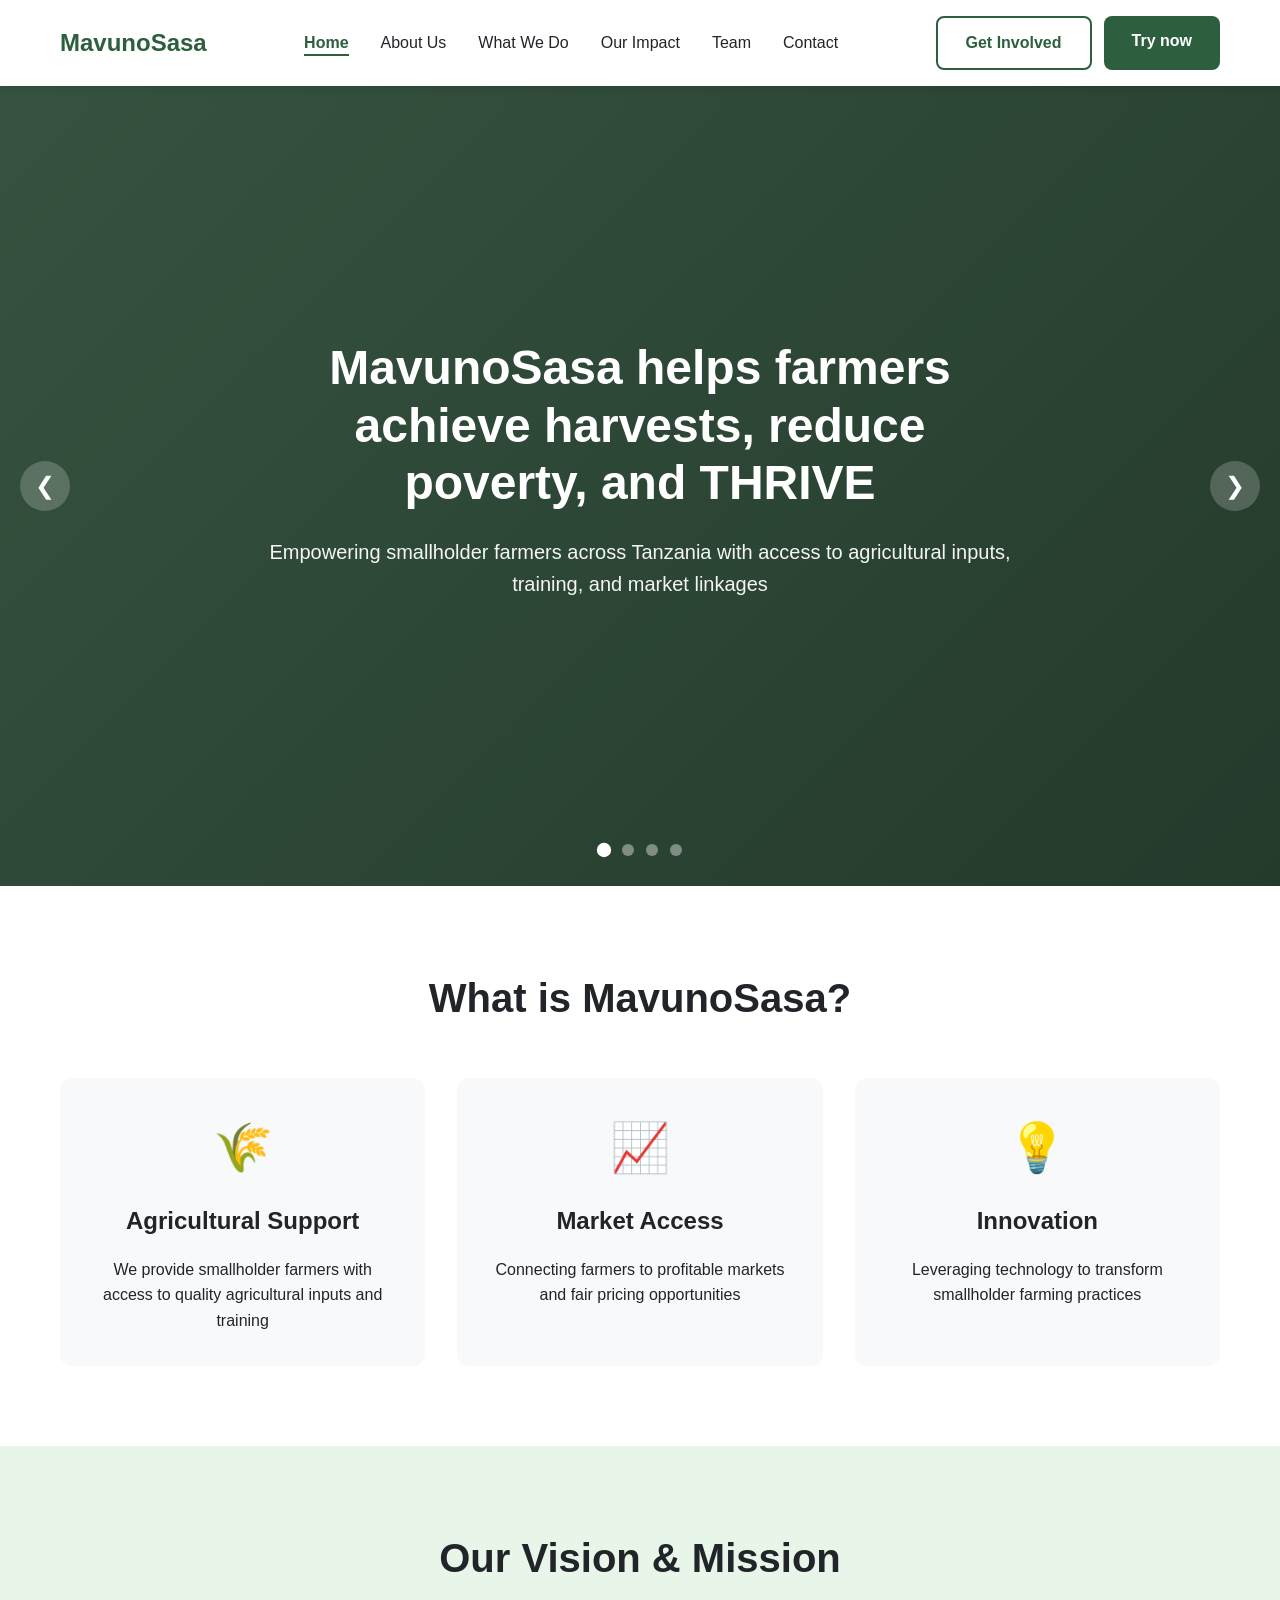
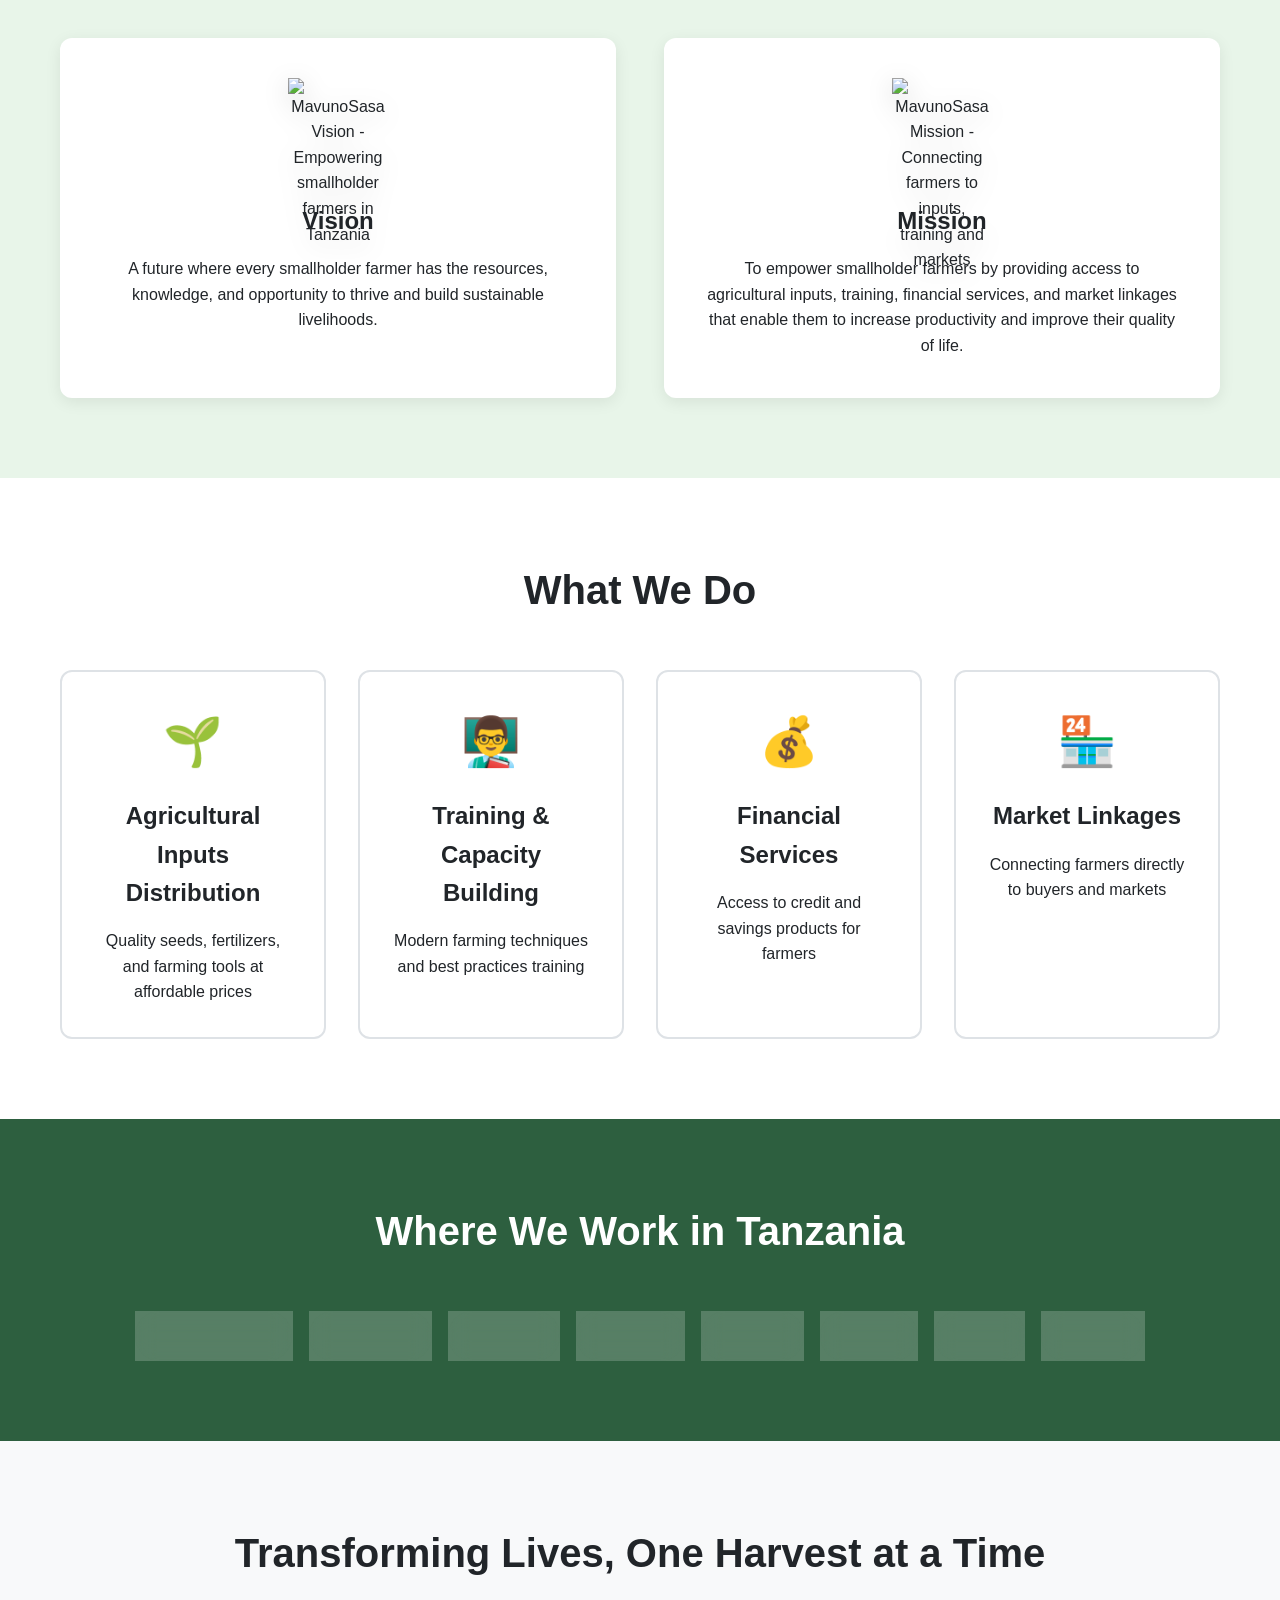
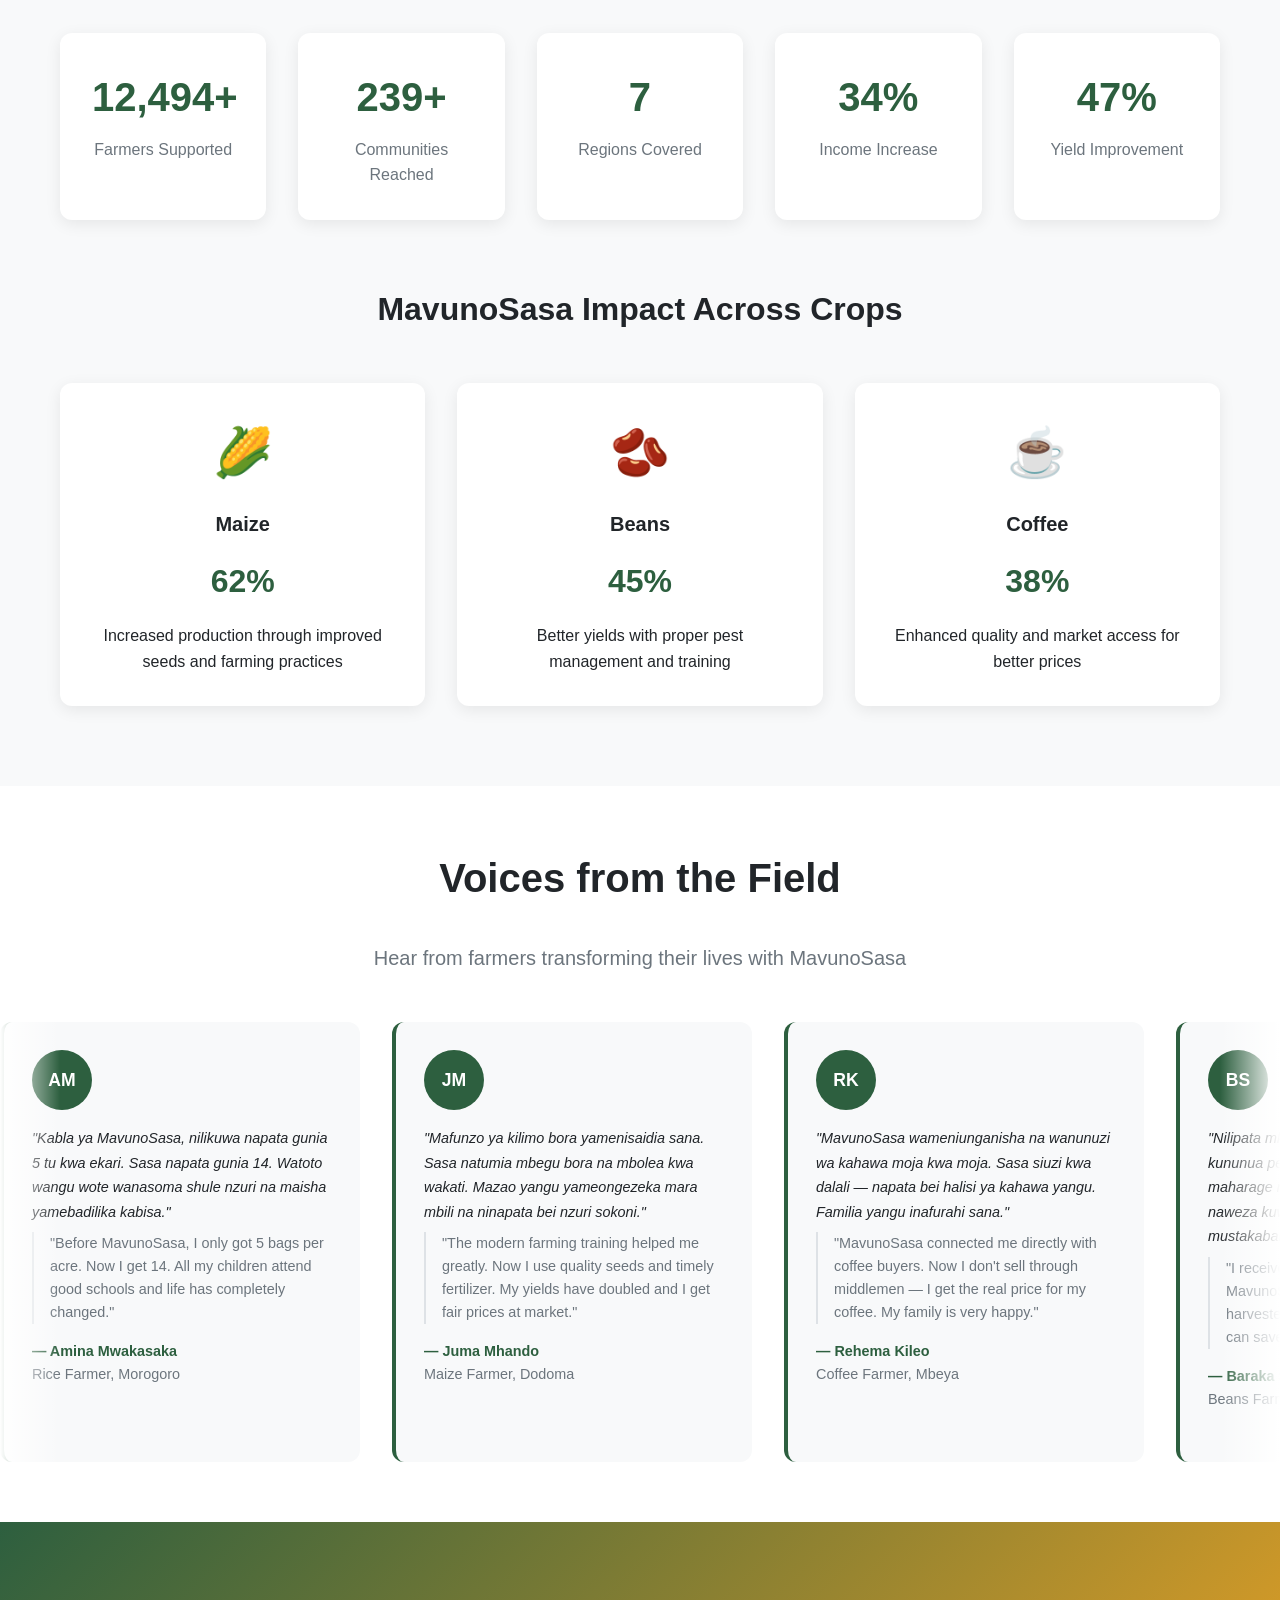
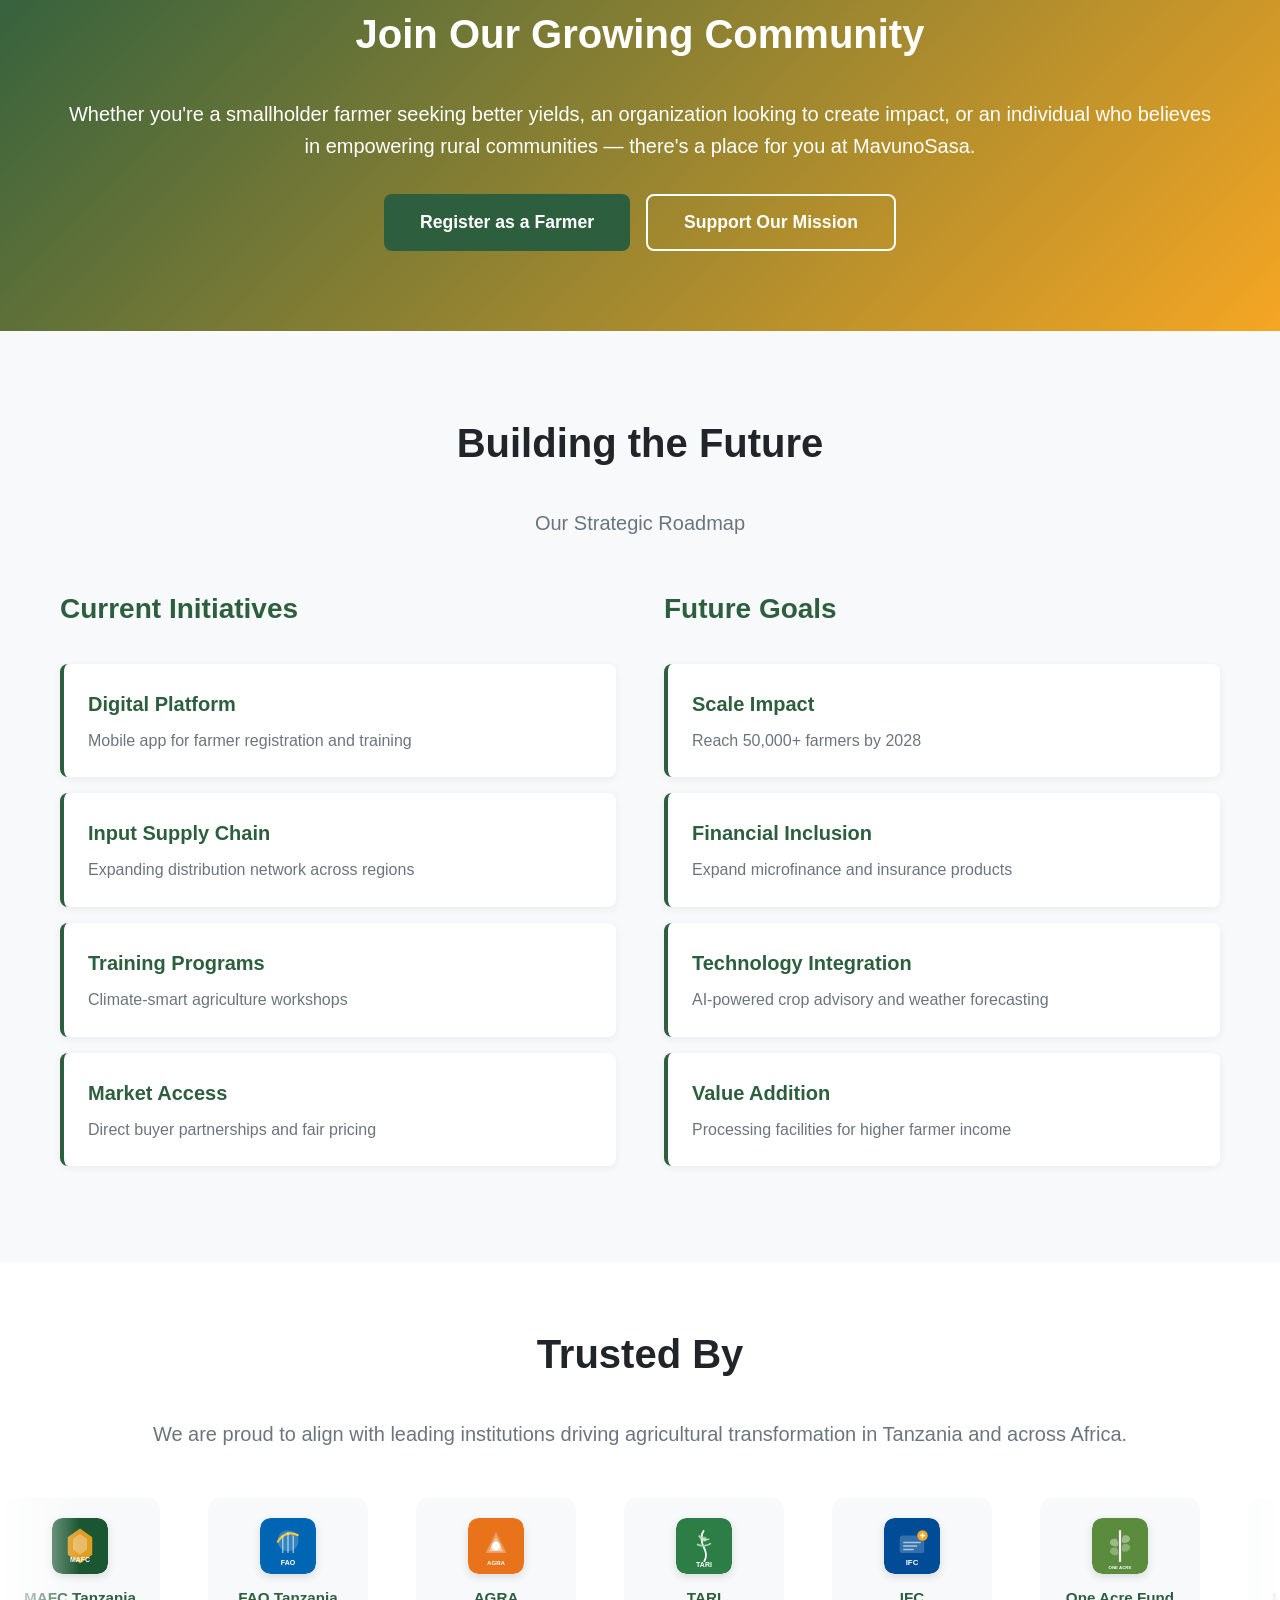
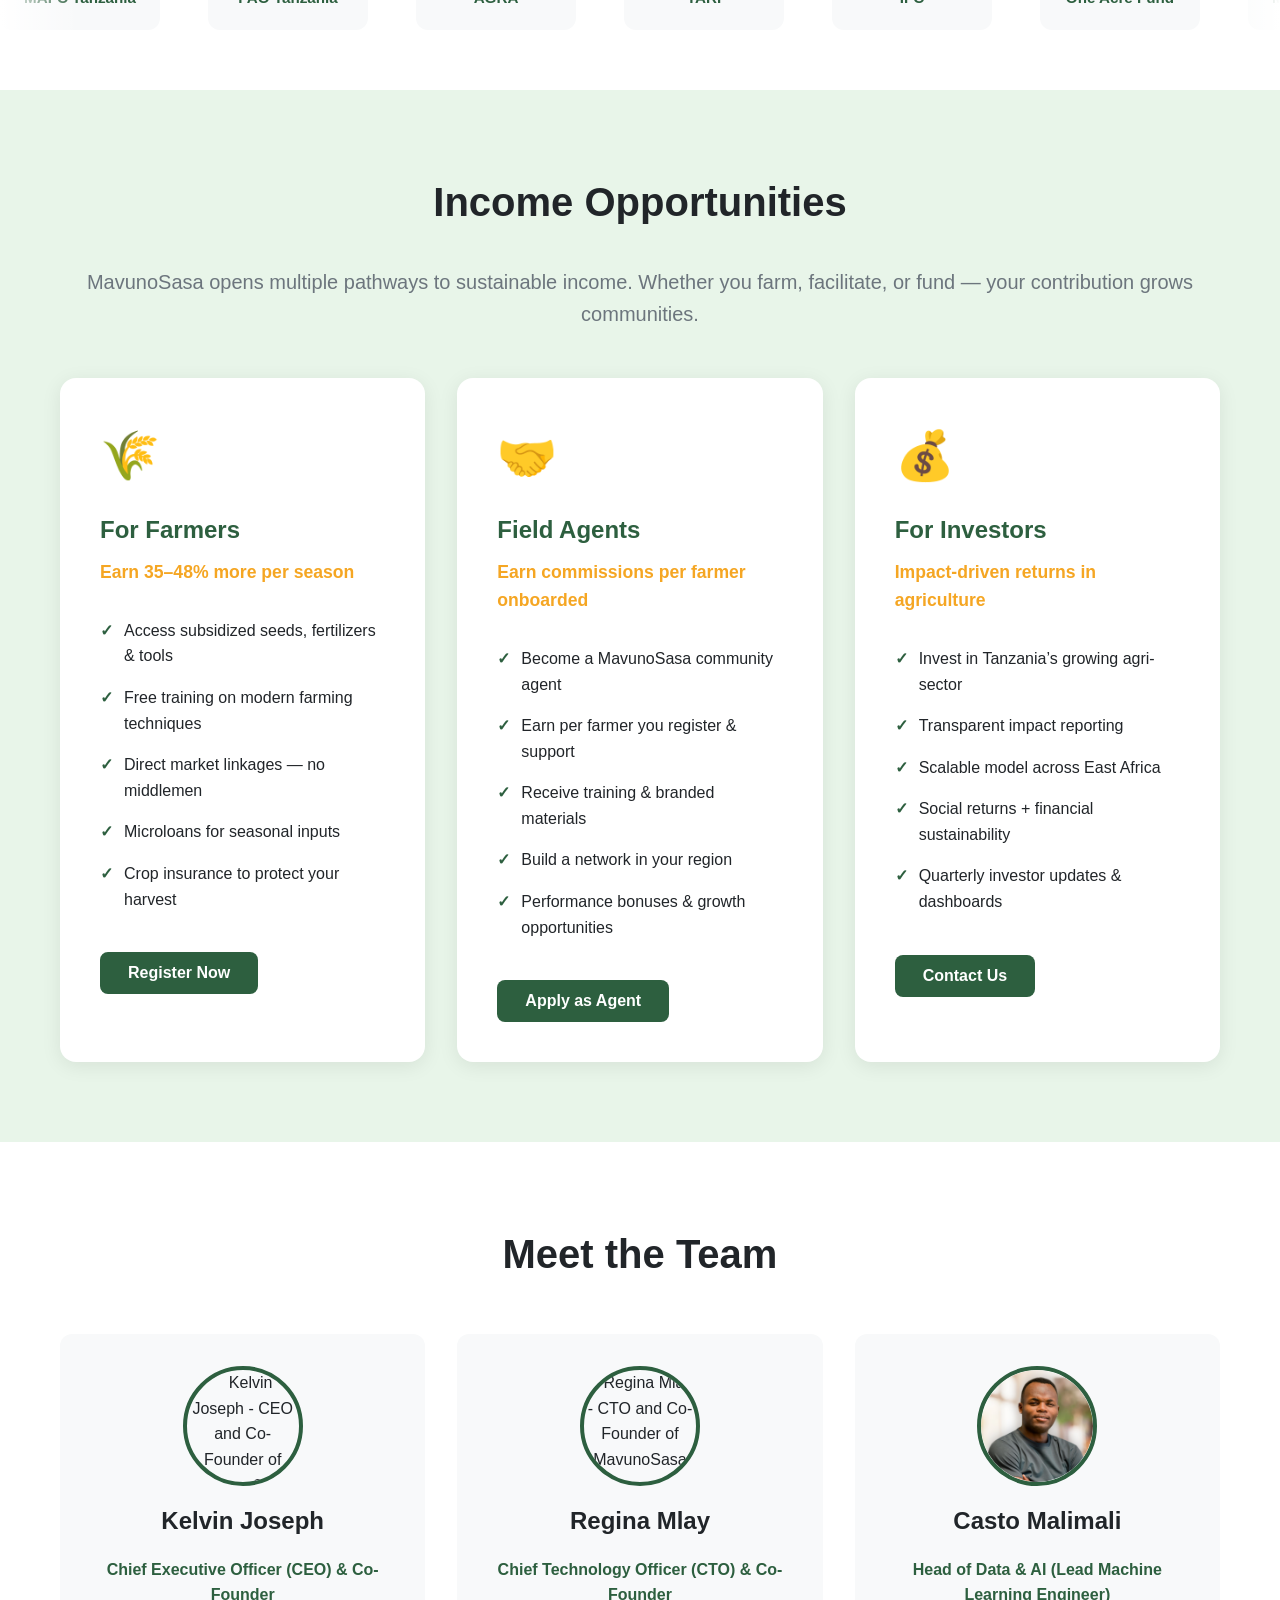
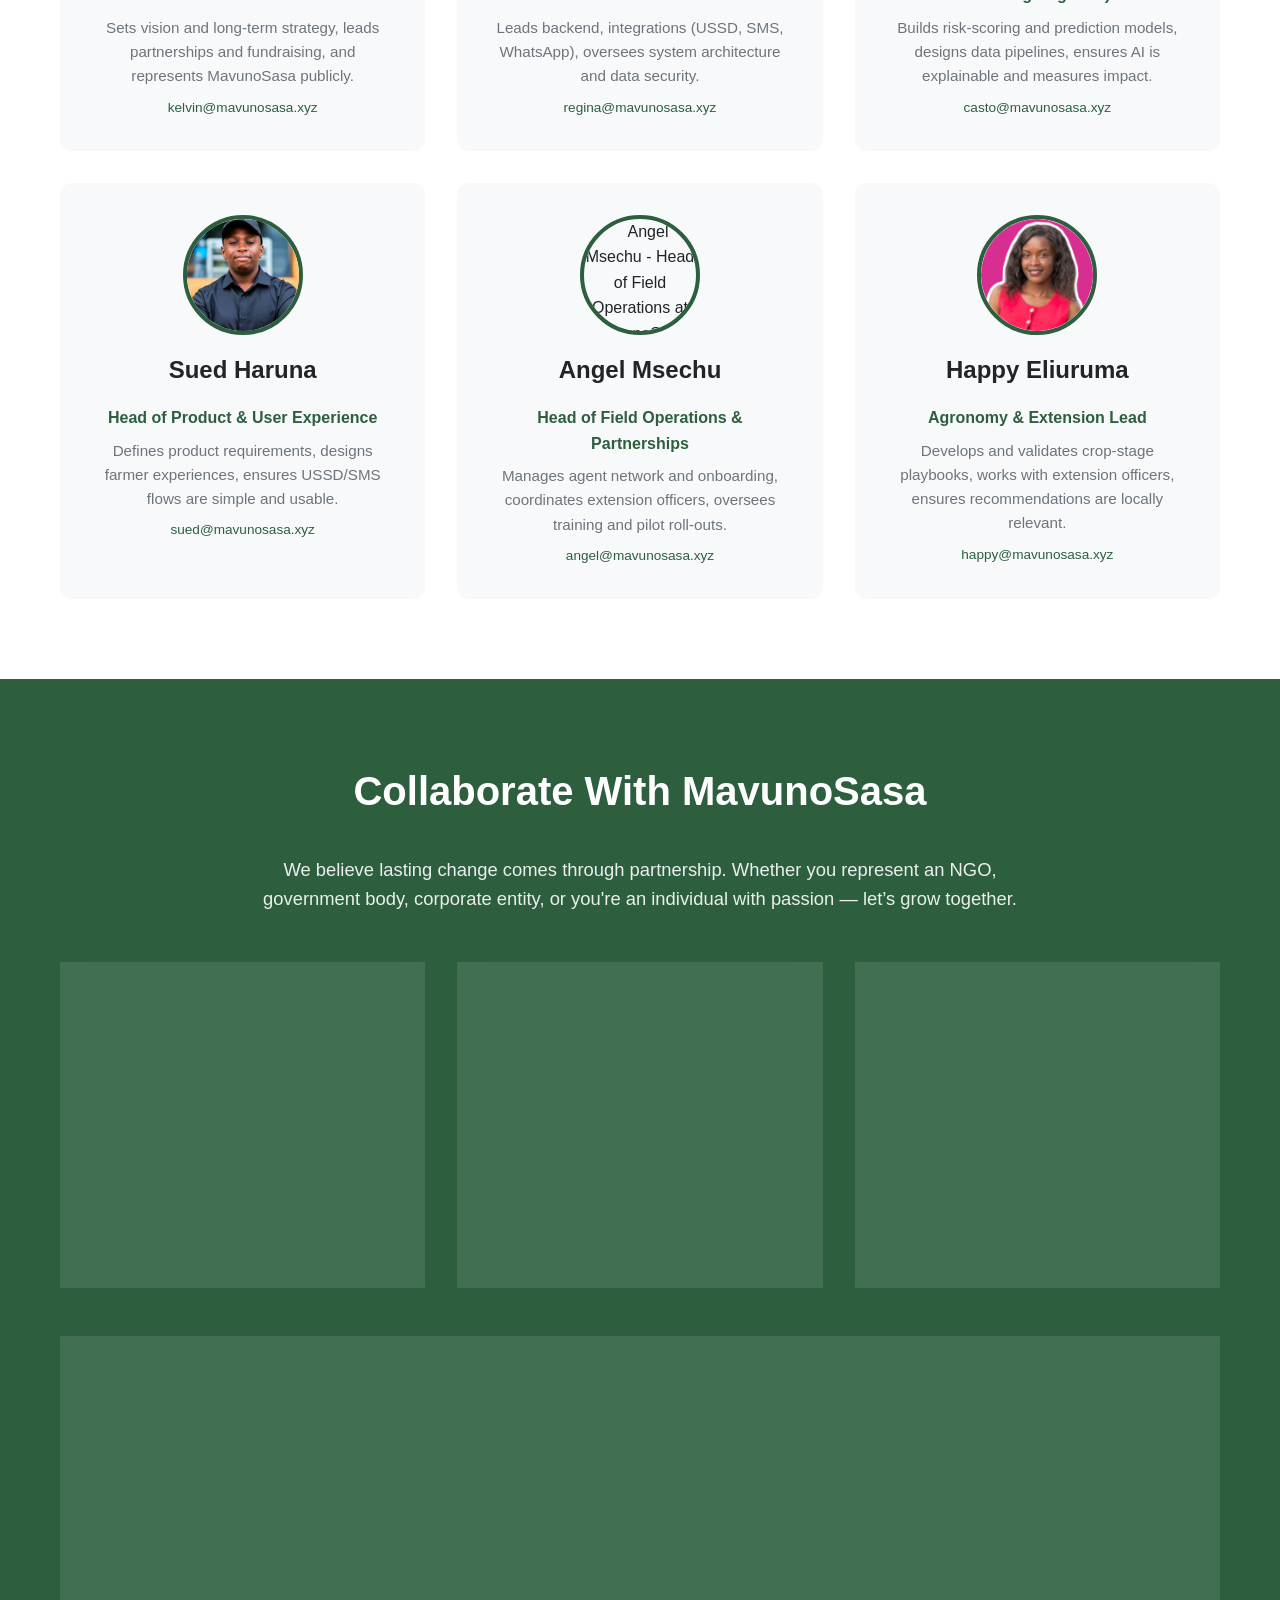
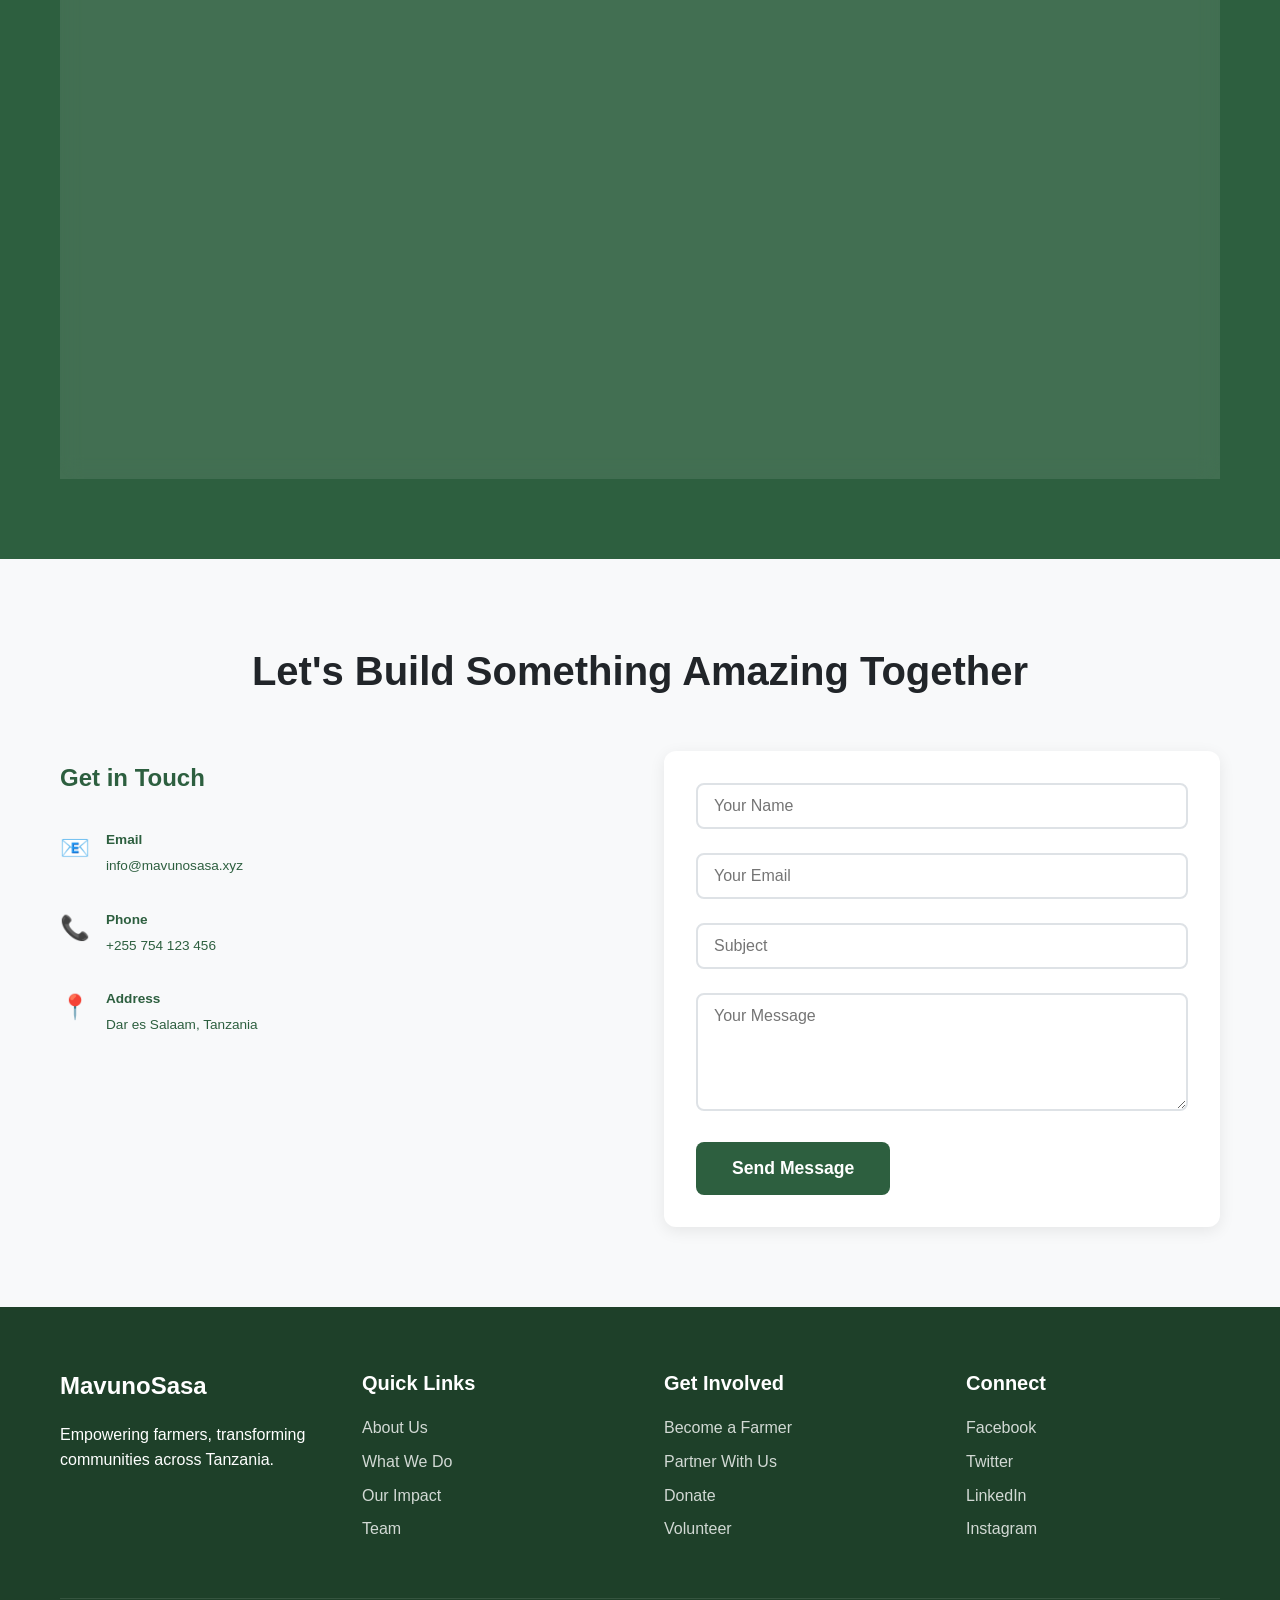
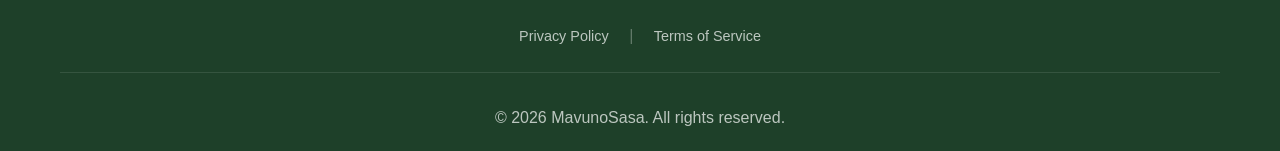
==== index.html @ fa3af14b "update: refresh team members with new photos and roles (Casto Malimali, Happy Eliuruma, Sued Haruna)" ====
<!DOCTYPE html>
<html lang="en">
<head>
    <meta charset="UTF-8">
    <meta name="viewport" content="width=device-width, initial-scale=1.0">
    <meta http-equiv="Content-Security-Policy" content="default-src 'self'; script-src 'self' 'unsafe-inline' https://us.i.posthog.com https://us-assets.i.posthog.com; connect-src 'self' https://us.i.posthog.com https://formsubmit.co; img-src 'self' data: https:; style-src 'self' 'unsafe-inline'; font-src 'self' data:;">

    <!-- Primary SEO -->
    <title>MavunoSasa | Empowering Smallholder Farmers in Tanzania — Inputs, Training & Market Access</title>
    <meta name="description" content="MavunoSasa empowers 12,500+ smallholder farmers across Tanzania with affordable agricultural inputs, modern farming training, microloans, crop insurance, and direct market linkages. Operating in Dar es Salaam, Morogoro, Dodoma, Mwanza, Arusha, Mbeya, Iringa & Mtwara.">
    <meta name="keywords" content="MavunoSasa, smallholder farmers Tanzania, agricultural inputs Tanzania, farming support East Africa, market linkages farmers, crop insurance Tanzania, microloans farmers, seeds fertilizers Tanzania, kilimo Tanzania, agricultural training, farmer registration Tanzania, agritech Tanzania, Dar es Salaam farming, Morogoro agriculture, Dodoma crops, maize rice beans sunflower coffee Tanzania">
    <meta name="author" content="MavunoSasa">
    <meta name="robots" content="index, follow, max-image-preview:large, max-snippet:-1, max-video-preview:-1">
    <link rel="canonical" href="https://mavunosasa.xyz/">

    <!-- Geo Tags -->
    <meta name="geo.region" content="TZ">
    <meta name="geo.placename" content="Dar es Salaam, Tanzania">
    <meta name="geo.position" content="-6.7924;39.2083">
    <meta name="ICBM" content="-6.7924, 39.2083">

    <!-- Open Graph / Facebook -->
    <meta property="og:type" content="website">
    <meta property="og:url" content="https://mavunosasa.xyz/">
    <meta property="og:title" content="MavunoSasa | Empowering Smallholder Farmers in Tanzania">
    <meta property="og:description" content="Helping 12,500+ farmers achieve better harvests with quality inputs, training, microloans, and direct market access across 8 regions in Tanzania.">
    <meta property="og:image" content="https://mavunosasa.xyz/images/og-image.svg">
    <meta property="og:image:width" content="1200">
    <meta property="og:image:height" content="630">
    <meta property="og:image:type" content="image/svg+xml">
    <meta property="og:site_name" content="MavunoSasa">
    <meta property="og:locale" content="en_US">

    <!-- Twitter Card -->
    <meta name="twitter:card" content="summary_large_image">
    <meta name="twitter:url" content="https://mavunosasa.xyz/">
    <meta name="twitter:title" content="MavunoSasa | Empowering Smallholder Farmers in Tanzania">
    <meta name="twitter:description" content="Helping 12,500+ farmers achieve better harvests with quality inputs, training, microloans, and direct market access across 8 regions in Tanzania.">
    <meta name="twitter:image" content="https://mavunosasa.xyz/images/og-image.svg">

    <!-- Additional Meta -->
    <meta name="theme-color" content="#2D5F3F">
    <meta name="msapplication-TileColor" content="#2D5F3F">
    <meta name="application-name" content="MavunoSasa">
    <meta name="apple-mobile-web-app-title" content="MavunoSasa">

    <link rel="icon" type="image/svg+xml" href="favicon.svg">
    <link rel="stylesheet" href="styles.css">
    <script>
        !function(t,e){var o,n,p,r;e.__SV||(window.posthog=e,e._i=[],e.init=function(i,s,a){function g(t,e){var o=e.split(".");2==o.length&&(t=t[o[0]],e=o[1]),t[e]=function(){t.push([e].concat(Array.prototype.slice.call(arguments,0)))}}(p=t.createElement("script")).type="text/javascript",p.crossOrigin="anonymous",p.async=!0,p.src=s.api_host.replace(".i.posthog.com","-assets.i.posthog.com")+"/static/array.js",(r=t.getElementsByTagName("script")[0]).parentNode.insertBefore(p,r);var u=e;for(void 0!==a?u=e[a]=[]:a="posthog",u.people=u.people||[],u.toString=function(t){var e="posthog";return"posthog"!==a&&(e+="."+a),t||(e+=" (stub)"),e},u.people.toString=function(){return u.toString(1)+".people (stub)"},o="init capture register register_once unregister opt_in_capturing opt_out_capturing has_opted_in_capturing has_opted_out_capturing identify alias people.set people.set_once set_config reset get_config get_property getFeatureFlag getFeatureFlagPayload isFeatureEnabled onFeatureFlags reloadFeatureFlags updateEarlyAccessFeatureEnrollment getEarlyAccessFeatures on off onSessionId getSurveys getActiveMatchingSurveys renderSurvey canRenderSurvey getNextSurveyStep".split(" "),n=0;n<o.length;n++)g(u,o[n]);e._i.push([i,s,a])},e.__SV=1)}(document,window.posthog||[]);
posthog.init('phc_oRwfTSQhKdg7NC0OcBK9sGKuRRZEzWfdS892rZ6GF62', {
            api_host: 'https://us.i.posthog.com',
            person_profiles: 'identified_only'
        });
    </script>
</head>
<body>
    <!-- Navigation -->
    <nav class="navbar">
        <div class="container">
            <div class="nav-wrapper">
                <a href="https://mavunosasa.xyz/" class="logo" aria-label="MavunoSasa - Home">MavunoSasa</a>
                <button class="mobile-menu-toggle" aria-label="Toggle menu">
                    <span></span>
                    <span></span>
                    <span></span>
                </button>
                <ul class="nav-links">
                    <li><a href="#home">Home</a></li>
                    <li><a href="#about">About Us</a></li>
                    <li><a href="#what-we-do">What We Do</a></li>
                    <li><a href="#impact">Our Impact</a></li>
                    <li><a href="#team">Team</a></li>
                    <li><a href="#contact">Contact</a></li>
                </ul>
                <div class="nav-actions" style="display: flex; gap: 12px;">
                    <a href="#collaborate" class="btn btn-outline">Get Involved</a>
                    <a href="https://app.mavunosasa.xyz" class="btn btn-primary">Try now</a>
                </div>
            </div>
        </div>
    </nav>

    <!-- Hero Section with Carousel -->
    <section id="home" class="hero-carousel">
        <div class="hero-slides">
            <!-- Slide 1: Main Message -->
            <div class="hero-slide active">
                <div class="hero-overlay"></div>
                <div class="container">
                    <div class="hero-content">
                        <h1>MavunoSasa helps farmers achieve harvests, reduce poverty, and THRIVE</h1>
                        <p>Empowering smallholder farmers across Tanzania with access to agricultural inputs, training, and market linkages</p>
                    </div>
                </div>
            </div>

            <!-- Slide 2: Regions We Serve -->
            <div class="hero-slide">
                <div class="hero-overlay"></div>
                <div class="container">
                    <div class="hero-content">
                        <h1>Serving Farmers Across Tanzania</h1>
                        <p>Operating in Dar es Salaam, Morogoro, Dodoma, Mwanza, Arusha, and Mbeya regions</p>
                    </div>
                </div>
            </div>

            <!-- Slide 3: Crops & Plants -->
            <div class="hero-slide">
                <div class="hero-overlay"></div>
                <div class="container">
                    <div class="hero-content">
                        <h1>Growing Quality Crops Together</h1>
                        <p>Specializing in Maize, Rice, Beans, Sunflower, Coffee, and Horticultural Crops</p>
                    </div>
                </div>
            </div>

            <!-- Slide 4: Impact -->
            <div class="hero-slide">
                <div class="hero-overlay"></div>
                <div class="container">
                    <div class="hero-content">
                        <h1>Transforming Lives Through Agriculture</h1>
                        <p>12,500+ farmers supported, 240+ communities reached, 48% yield improvement</p>
                    </div>
                </div>
            </div>
        </div>

        <!-- Carousel Controls -->
        <button class="carousel-control prev" aria-label="Previous slide">
            <span>❮</span>
        </button>
        <button class="carousel-control next" aria-label="Next slide">
            <span>❯</span>
        </button>

        <!-- Carousel Indicators -->
        <div class="carousel-indicators">
            <button class="indicator active" data-slide="0"></button>
            <button class="indicator" data-slide="1"></button>
            <button class="indicator" data-slide="2"></button>
            <button class="indicator" data-slide="3"></button>
        </div>
    </section>

    <!-- What is MavunoSasa Section -->
    <section id="about" class="about-section">
        <div class="container">
            <h2>What is MavunoSasa?</h2>
            <div class="about-grid">
                <div class="about-card">
                    <div class="icon">🌾</div>
                    <h3>Agricultural Support</h3>
                    <p>We provide smallholder farmers with access to quality agricultural inputs and training</p>
                </div>
                <div class="about-card">
                    <div class="icon">📈</div>
                    <h3>Market Access</h3>
                    <p>Connecting farmers to profitable markets and fair pricing opportunities</p>
                </div>
                <div class="about-card">
                    <div class="icon">💡</div>
                    <h3>Innovation</h3>
                    <p>Leveraging technology to transform smallholder farming practices</p>
                </div>
            </div>
        </div>
    </section>

    <!-- Vision & Mission Section -->
    <section class="vision-mission">
        <div class="container">
            <h2>Our Vision & Mission</h2>
            <div class="vm-grid">
                <div class="vm-card">
                    <div class="vm-icon">
                        <img src="images/vision-target-3d.png" alt="MavunoSasa Vision - Empowering smallholder farmers in Tanzania" loading="lazy" width="80" height="80">
                    </div>
                    <h3>Vision</h3>
                    <p>A future where every smallholder farmer has the resources, knowledge, and opportunity to thrive and build sustainable livelihoods.</p>
                </div>
                <div class="vm-card">
                    <div class="vm-icon">
                        <img src="images/mission-link-3d.png" alt="MavunoSasa Mission - Connecting farmers to inputs, training and markets" loading="lazy" width="80" height="80">
                    </div>
                    <h3>Mission</h3>
                    <p>To empower smallholder farmers by providing access to agricultural inputs, training, financial services, and market linkages that enable them to increase productivity and improve their quality of life.</p>
                </div>
            </div>
        </div>
    </section>

    <!-- What We Do Section -->
    <section id="what-we-do" class="what-we-do">
        <div class="container">
            <h2>What We Do</h2>
            <div class="services-grid">
                <div class="service-card">
                    <div class="service-icon">🌱</div>
                    <h3>Agricultural Inputs Distribution</h3>
                    <p>Quality seeds, fertilizers, and farming tools at affordable prices</p>
                </div>
                <div class="service-card">
                    <div class="service-icon">👨‍🏫</div>
                    <h3>Training & Capacity Building</h3>
                    <p>Modern farming techniques and best practices training</p>
                </div>
                <div class="service-card">
                    <div class="service-icon">💰</div>
                    <h3>Financial Services</h3>
                    <p>Access to credit and savings products for farmers</p>
                </div>
                <div class="service-card">
                    <div class="service-icon">🏪</div>
                    <h3>Market Linkages</h3>
                    <p>Connecting farmers directly to buyers and markets</p>
                </div>
            </div>
        </div>
    </section>

    <!-- Where We Work Section -->
    <section class="where-we-work">
        <div class="container">
            <h2>Where We Work in Tanzania</h2>
            <div class="regions-grid">
                <div class="region-tag">Dar es Salaam</div>
                <div class="region-tag">Morogoro</div>
                <div class="region-tag">Dodoma</div>
                <div class="region-tag">Mwanza</div>
                <div class="region-tag">Arusha</div>
                <div class="region-tag">Mbeya</div>
                <div class="region-tag">Iringa</div>
                <div class="region-tag">Mtwara</div>
            </div>
        </div>
    </section>

    <!-- Impact Section -->
    <section id="impact" class="impact-section">
        <div class="container">
            <h2>Transforming Lives, One Harvest at a Time</h2>
            <div class="stats-grid">
                <div class="stat-card">
                    <div class="stat-number">12,500+</div>
                    <div class="stat-label">Farmers Supported</div>
                </div>
                <div class="stat-card">
                    <div class="stat-number">240+</div>
                    <div class="stat-label">Communities Reached</div>
                </div>
                <div class="stat-card">
                    <div class="stat-number">8</div>
                    <div class="stat-label">Regions Covered</div>
                </div>
                <div class="stat-card">
                    <div class="stat-number">35%</div>
                    <div class="stat-label">Income Increase</div>
                </div>
                <div class="stat-card">
                    <div class="stat-number">48%</div>
                    <div class="stat-label">Yield Improvement</div>
                </div>
            </div>

            <h3 class="section-subtitle">MavunoSasa Impact Across Crops</h3>
            <div class="crops-grid">
                <div class="crop-card">
                    <div class="crop-icon">🌽</div>
                    <h4>Maize</h4>
                    <p class="crop-stat">62%</p>
                    <p>Increased production through improved seeds and farming practices</p>
                </div>
                <div class="crop-card">
                    <div class="crop-icon">🫘</div>
                    <h4>Beans</h4>
                    <p class="crop-stat">45%</p>
                    <p>Better yields with proper pest management and training</p>
                </div>
                <div class="crop-card">
                    <div class="crop-icon">☕</div>
                    <h4>Coffee</h4>
                    <p class="crop-stat">38%</p>
                    <p>Enhanced quality and market access for better prices</p>
                </div>
            </div>
        </div>
    </section>

    <!-- Voices Section -->
    <section class="voices-section">
        <div class="container">
            <h2>Voices from the Field</h2>
            <p class="section-intro">Hear from farmers transforming their lives with MavunoSasa</p>
            <div class="testimonials-marquee">
                <div class="testimonials-track">
                    <!-- Original 6 testimonials -->
                    <div class="testimonial-card">
                        <div class="avatar avatar-placeholder">AM</div>
                        <p class="testimonial-text">"Kabla ya MavunoSasa, nilikuwa napata gunia 5 tu kwa ekari. Sasa napata gunia 14. Watoto wangu wote wanasoma shule nzuri na maisha yamebadilika kabisa."</p>
                        <p class="testimonial-translation">"Before MavunoSasa, I only got 5 bags per acre. Now I get 14. All my children attend good schools and life has completely changed."</p>
                        <p class="testimonial-author">— Amina Mwakasaka</p>
                        <p class="testimonial-role">Rice Farmer, Morogoro</p>
                    </div>
                    <div class="testimonial-card">
                        <div class="avatar avatar-placeholder">JM</div>
                        <p class="testimonial-text">"Mafunzo ya kilimo bora yamenisaidia sana. Sasa natumia mbegu bora na mbolea kwa wakati. Mazao yangu yameongezeka mara mbili na ninapata bei nzuri sokoni."</p>
                        <p class="testimonial-translation">"The modern farming training helped me greatly. Now I use quality seeds and timely fertilizer. My yields have doubled and I get fair prices at market."</p>
                        <p class="testimonial-author">— Juma Mhando</p>
                        <p class="testimonial-role">Maize Farmer, Dodoma</p>
                    </div>
                    <div class="testimonial-card">
                        <div class="avatar avatar-placeholder">RK</div>
                        <p class="testimonial-text">"MavunoSasa wameniunganisha na wanunuzi wa kahawa moja kwa moja. Sasa siuzi kwa dalali — napata bei halisi ya kahawa yangu. Familia yangu inafurahi sana."</p>
                        <p class="testimonial-translation">"MavunoSasa connected me directly with coffee buyers. Now I don't sell through middlemen — I get the real price for my coffee. My family is very happy."</p>
                        <p class="testimonial-author">— Rehema Kileo</p>
                        <p class="testimonial-role">Coffee Farmer, Mbeya</p>
                    </div>
                    <div class="testimonial-card">
                        <div class="avatar avatar-placeholder">BS</div>
                        <p class="testimonial-text">"Nilipata mkopo mdogo kupitia MavunoSasa kununua pembejeo. Msimu uliopita nilivuna maharage mengi kuliko miaka yote. Sasa naweza kuweka akiba na kupanga mustakabali wangu."</p>
                        <p class="testimonial-translation">"I received a small loan through MavunoSasa to buy inputs. Last season I harvested more beans than any year. Now I can save and plan for my future."</p>
                        <p class="testimonial-author">— Baraka Shayo</p>
                        <p class="testimonial-role">Beans Farmer, Arusha</p>
                    </div>
                    <div class="testimonial-card">
                        <div class="avatar avatar-placeholder">HN</div>
                        <p class="testimonial-text">"Tangu nijiunge na MavunoSasa, nimejifunza kutumia kilimo cha kisasa. Alizeti yangu sasa inatoa mafuta mengi zaidi na bei sokoni ni nzuri. Nimeweza kujenga nyumba mpya kwa familia yangu."</p>
                        <p class="testimonial-translation">"Since joining MavunoSasa, I learned modern farming methods. My sunflower now produces more oil and market prices are good. I was able to build a new house for my family."</p>
                        <p class="testimonial-author">— Halima Ngowi</p>
                        <p class="testimonial-role">Sunflower Farmer, Iringa</p>
                    </div>
                    <div class="testimonial-card">
                        <div class="avatar avatar-placeholder">EM</div>
                        <p class="testimonial-text">"Bima ya mazao kutoka MavunoSasa iliniokoa msimu uliopita wakati mvua ilipoacha mapema. Nilipata fidia na kuweza kupanda tena. Sasa sina wasiwasi tena kuhusu hali ya hewa."</p>
                        <p class="testimonial-translation">"Crop insurance from MavunoSasa saved me last season when rains stopped early. I received compensation and was able to replant. Now I no longer worry about the weather."</p>
                        <p class="testimonial-author">— Emmanuel Masanja</p>
                        <p class="testimonial-role">Cotton Farmer, Mwanza</p>
                    </div>
                    <!-- Duplicated set for seamless loop -->
                    <div class="testimonial-card">
                        <div class="avatar avatar-placeholder">AM</div>
                        <p class="testimonial-text">"Kabla ya MavunoSasa, nilikuwa napata gunia 5 tu kwa ekari. Sasa napata gunia 14. Watoto wangu wote wanasoma shule nzuri na maisha yamebadilika kabisa."</p>
                        <p class="testimonial-translation">"Before MavunoSasa, I only got 5 bags per acre. Now I get 14. All my children attend good schools and life has completely changed."</p>
                        <p class="testimonial-author">— Amina Mwakasaka</p>
                        <p class="testimonial-role">Rice Farmer, Morogoro</p>
                    </div>
                    <div class="testimonial-card">
                        <div class="avatar avatar-placeholder">JM</div>
                        <p class="testimonial-text">"Mafunzo ya kilimo bora yamenisaidia sana. Sasa natumia mbegu bora na mbolea kwa wakati. Mazao yangu yameongezeka mara mbili na ninapata bei nzuri sokoni."</p>
                        <p class="testimonial-translation">"The modern farming training helped me greatly. Now I use quality seeds and timely fertilizer. My yields have doubled and I get fair prices at market."</p>
                        <p class="testimonial-author">— Juma Mhando</p>
                        <p class="testimonial-role">Maize Farmer, Dodoma</p>
                    </div>
                    <div class="testimonial-card">
                        <div class="avatar avatar-placeholder">RK</div>
                        <p class="testimonial-text">"MavunoSasa wameniunganisha na wanunuzi wa kahawa moja kwa moja. Sasa siuzi kwa dalali — napata bei halisi ya kahawa yangu. Familia yangu inafurahi sana."</p>
                        <p class="testimonial-translation">"MavunoSasa connected me directly with coffee buyers. Now I don't sell through middlemen — I get the real price for my coffee. My family is very happy."</p>
                        <p class="testimonial-author">— Rehema Kileo</p>
                        <p class="testimonial-role">Coffee Farmer, Mbeya</p>
                    </div>
                    <div class="testimonial-card">
                        <div class="avatar avatar-placeholder">BS</div>
                        <p class="testimonial-text">"Nilipata mkopo mdogo kupitia MavunoSasa kununua pembejeo. Msimu uliopita nilivuna maharage mengi kuliko miaka yote. Sasa naweza kuweka akiba na kupanga mustakabali wangu."</p>
                        <p class="testimonial-translation">"I received a small loan through MavunoSasa to buy inputs. Last season I harvested more beans than any year. Now I can save and plan for my future."</p>
                        <p class="testimonial-author">— Baraka Shayo</p>
                        <p class="testimonial-role">Beans Farmer, Arusha</p>
                    </div>
                    <div class="testimonial-card">
                        <div class="avatar avatar-placeholder">HN</div>
                        <p class="testimonial-text">"Tangu nijiunge na MavunoSasa, nimejifunza kutumia kilimo cha kisasa. Alizeti yangu sasa inatoa mafuta mengi zaidi na bei sokoni ni nzuri. Nimeweza kujenga nyumba mpya kwa familia yangu."</p>
                        <p class="testimonial-translation">"Since joining MavunoSasa, I learned modern farming methods. My sunflower now produces more oil and market prices are good. I was able to build a new house for my family."</p>
                        <p class="testimonial-author">— Halima Ngowi</p>
                        <p class="testimonial-role">Sunflower Farmer, Iringa</p>
                    </div>
                    <div class="testimonial-card">
                        <div class="avatar avatar-placeholder">EM</div>
                        <p class="testimonial-text">"Bima ya mazao kutoka MavunoSasa iliniokoa msimu uliopita wakati mvua ilipoacha mapema. Nilipata fidia na kuweza kupanda tena. Sasa sina wasiwasi tena kuhusu hali ya hewa."</p>
                        <p class="testimonial-translation">"Crop insurance from MavunoSasa saved me last season when rains stopped early. I received compensation and was able to replant. Now I no longer worry about the weather."</p>
                        <p class="testimonial-author">— Emmanuel Masanja</p>
                        <p class="testimonial-role">Cotton Farmer, Mwanza</p>
                    </div>
                </div>
            </div>
        </div>
    </section>

    <!-- CTA Section -->
    <section class="cta-section">
        <div class="container">
            <div class="cta-content">
                <h2>Join Our Growing Community</h2>
                <p>Whether you're a smallholder farmer seeking better yields, an organization looking to create impact, or an individual who believes in empowering rural communities — there's a place for you at MavunoSasa.</p>
                <div class="cta-buttons">
                    <button class="btn btn-primary btn-large" data-modal="farmerModal">Register as a Farmer</button>
                    <button class="btn btn-outline btn-large" data-modal="supportModal">Support Our Mission</button>
                </div>
            </div>
        </div>
    </section>

    <!-- Building the Future Section -->
    <section class="roadmap-section">
        <div class="container">
            <h2>Building the Future</h2>
            <p class="section-intro">Our Strategic Roadmap</p>
            
            <div class="roadmap-grid">
                <div class="roadmap-column">
                    <h3>Current Initiatives</h3>
                    <div class="initiative-card">
                        <h4>Digital Platform</h4>
                        <p>Mobile app for farmer registration and training</p>
                    </div>
                    <div class="initiative-card">
                        <h4>Input Supply Chain</h4>
                        <p>Expanding distribution network across regions</p>
                    </div>
                    <div class="initiative-card">
                        <h4>Training Programs</h4>
                        <p>Climate-smart agriculture workshops</p>
                    </div>
                    <div class="initiative-card">
                        <h4>Market Access</h4>
                        <p>Direct buyer partnerships and fair pricing</p>
                    </div>
                </div>

                <div class="roadmap-column">
                    <h3>Future Goals</h3>
                    <div class="initiative-card">
                        <h4>Scale Impact</h4>
                        <p>Reach 50,000+ farmers by 2028</p>
                    </div>
                    <div class="initiative-card">
                        <h4>Financial Inclusion</h4>
                        <p>Expand microfinance and insurance products</p>
                    </div>
                    <div class="initiative-card">
                        <h4>Technology Integration</h4>
                        <p>AI-powered crop advisory and weather forecasting</p>
                    </div>
                    <div class="initiative-card">
                        <h4>Value Addition</h4>
                        <p>Processing facilities for higher farmer income</p>
                    </div>
                </div>
            </div>
        </div>
    </section>

    <!-- Partners Section -->
    <section class="partners-section">
        <div class="container">
            <h2>Trusted By</h2>
            <p class="section-intro">We are proud to align with leading institutions driving agricultural transformation in Tanzania and across Africa.</p>
            <div class="partners-marquee">
                <div class="partners-track">
                    <!-- Original set -->
                    <div class="partner-card">
                        <div class="partner-icon">
                            <svg viewBox="0 0 64 64" fill="none" xmlns="http://www.w3.org/2000/svg">
                                <rect width="64" height="64" rx="12" fill="#1a5632"/>
                                <path d="M32 12L18 22v20l14 10 14-10V22L32 12z" fill="#f5a623" opacity="0.9"/>
                                <path d="M32 18l-8 6v12l8 6 8-6V24l-8-6z" fill="white" opacity="0.3"/>
                                <text x="32" y="50" text-anchor="middle" fill="white" font-size="8" font-weight="bold">MAFC</text>
                            </svg>
                        </div>
                        <h4>MAFC Tanzania</h4>
                    </div>
                    <div class="partner-card">
                        <div class="partner-icon">
                            <svg viewBox="0 0 64 64" fill="none" xmlns="http://www.w3.org/2000/svg">
                                <rect width="64" height="64" rx="12" fill="#0066b3"/>
                                <circle cx="32" cy="26" r="12" fill="white" opacity="0.2"/>
                                <path d="M20 28c4-8 12-14 24-8" stroke="#ffc72c" stroke-width="2.5" fill="none"/>
                                <path d="M26 20v20M32 16v24M38 20v20" stroke="white" stroke-width="1.5" opacity="0.6"/>
                                <text x="32" y="54" text-anchor="middle" fill="white" font-size="8" font-weight="bold">FAO</text>
                            </svg>
                        </div>
                        <h4>FAO Tanzania</h4>
                    </div>
                    <div class="partner-card">
                        <div class="partner-icon">
                            <svg viewBox="0 0 64 64" fill="none" xmlns="http://www.w3.org/2000/svg">
                                <rect width="64" height="64" rx="12" fill="#e8731a"/>
                                <path d="M20 40 L32 16 L44 40Z" fill="white" opacity="0.3"/>
                                <path d="M24 38 L32 22 L40 38Z" fill="white" opacity="0.5"/>
                                <circle cx="32" cy="32" r="5" fill="white"/>
                                <text x="32" y="54" text-anchor="middle" fill="white" font-size="7" font-weight="bold">AGRA</text>
                            </svg>
                        </div>
                        <h4>AGRA</h4>
                    </div>
                    <div class="partner-card">
                        <div class="partner-icon">
                            <svg viewBox="0 0 64 64" fill="none" xmlns="http://www.w3.org/2000/svg">
                                <rect width="64" height="64" rx="12" fill="#2d7d46"/>
                                <path d="M32 14c-6 8-2 16 0 20s4 10 0 16" stroke="white" stroke-width="2" fill="none"/>
                                <path d="M26 20c2 4 8 6 12 4" stroke="#a8d8a8" stroke-width="2" fill="none"/>
                                <path d="M24 30c3 2 10 3 16-1" stroke="#a8d8a8" stroke-width="2" fill="none"/>
                                <circle cx="32" cy="24" r="3" fill="white" opacity="0.5"/>
                                <text x="32" y="56" text-anchor="middle" fill="white" font-size="8" font-weight="bold">TARI</text>
                            </svg>
                        </div>
                        <h4>TARI</h4>
                    </div>
                    <div class="partner-card">
                        <div class="partner-icon">
                            <svg viewBox="0 0 64 64" fill="none" xmlns="http://www.w3.org/2000/svg">
                                <rect width="64" height="64" rx="12" fill="#004c97"/>
                                <rect x="18" y="20" width="28" height="20" rx="3" fill="white" opacity="0.2"/>
                                <path d="M22 28h20M22 32h16M22 36h12" stroke="white" stroke-width="1.5" opacity="0.6"/>
                                <circle cx="44" cy="20" r="6" fill="#f5a623"/>
                                <path d="M44 17v6M41 20h6" stroke="white" stroke-width="1.5"/>
                                <text x="32" y="54" text-anchor="middle" fill="white" font-size="9" font-weight="bold">IFC</text>
                            </svg>
                        </div>
                        <h4>IFC</h4>
                    </div>
                    <div class="partner-card">
                        <div class="partner-icon">
                            <svg viewBox="0 0 64 64" fill="none" xmlns="http://www.w3.org/2000/svg">
                                <rect width="64" height="64" rx="12" fill="#5b8c3e"/>
                                <path d="M32 14v36" stroke="white" stroke-width="2.5"/>
                                <path d="M28 24c-8-2-10 6-4 8s8-2 4-8z" fill="white" opacity="0.4"/>
                                <path d="M36 20c8-2 10 6 4 8s-8-2-4-8z" fill="white" opacity="0.4"/>
                                <path d="M28 34c-8-2-10 6-4 8s8-2 4-8z" fill="white" opacity="0.3"/>
                                <path d="M36 30c8-2 10 6 4 8s-8-2-4-8z" fill="white" opacity="0.3"/>
                                <text x="32" y="58" text-anchor="middle" fill="white" font-size="5" font-weight="bold">ONE ACRE</text>
                            </svg>
                        </div>
                        <h4>One Acre Fund</h4>
                    </div>
                    <!-- Duplicated set for seamless loop -->
                    <div class="partner-card">
                        <div class="partner-icon">
                            <svg viewBox="0 0 64 64" fill="none" xmlns="http://www.w3.org/2000/svg">
                                <rect width="64" height="64" rx="12" fill="#1a5632"/>
                                <path d="M32 12L18 22v20l14 10 14-10V22L32 12z" fill="#f5a623" opacity="0.9"/>
                                <path d="M32 18l-8 6v12l8 6 8-6V24l-8-6z" fill="white" opacity="0.3"/>
                                <text x="32" y="50" text-anchor="middle" fill="white" font-size="8" font-weight="bold">MAFC</text>
                            </svg>
                        </div>
                        <h4>MAFC Tanzania</h4>
                    </div>
                    <div class="partner-card">
                        <div class="partner-icon">
                            <svg viewBox="0 0 64 64" fill="none" xmlns="http://www.w3.org/2000/svg">
                                <rect width="64" height="64" rx="12" fill="#0066b3"/>
                                <circle cx="32" cy="26" r="12" fill="white" opacity="0.2"/>
                                <path d="M20 28c4-8 12-14 24-8" stroke="#ffc72c" stroke-width="2.5" fill="none"/>
                                <path d="M26 20v20M32 16v24M38 20v20" stroke="white" stroke-width="1.5" opacity="0.6"/>
                                <text x="32" y="54" text-anchor="middle" fill="white" font-size="8" font-weight="bold">FAO</text>
                            </svg>
                        </div>
                        <h4>FAO Tanzania</h4>
                    </div>
                    <div class="partner-card">
                        <div class="partner-icon">
                            <svg viewBox="0 0 64 64" fill="none" xmlns="http://www.w3.org/2000/svg">
                                <rect width="64" height="64" rx="12" fill="#e8731a"/>
                                <path d="M20 40 L32 16 L44 40Z" fill="white" opacity="0.3"/>
                                <path d="M24 38 L32 22 L40 38Z" fill="white" opacity="0.5"/>
                                <circle cx="32" cy="32" r="5" fill="white"/>
                                <text x="32" y="54" text-anchor="middle" fill="white" font-size="7" font-weight="bold">AGRA</text>
                            </svg>
                        </div>
                        <h4>AGRA</h4>
                    </div>
                    <div class="partner-card">
                        <div class="partner-icon">
                            <svg viewBox="0 0 64 64" fill="none" xmlns="http://www.w3.org/2000/svg">
                                <rect width="64" height="64" rx="12" fill="#2d7d46"/>
                                <path d="M32 14c-6 8-2 16 0 20s4 10 0 16" stroke="white" stroke-width="2" fill="none"/>
                                <path d="M26 20c2 4 8 6 12 4" stroke="#a8d8a8" stroke-width="2" fill="none"/>
                                <path d="M24 30c3 2 10 3 16-1" stroke="#a8d8a8" stroke-width="2" fill="none"/>
                                <circle cx="32" cy="24" r="3" fill="white" opacity="0.5"/>
                                <text x="32" y="56" text-anchor="middle" fill="white" font-size="8" font-weight="bold">TARI</text>
                            </svg>
                        </div>
                        <h4>TARI</h4>
                    </div>
                    <div class="partner-card">
                        <div class="partner-icon">
                            <svg viewBox="0 0 64 64" fill="none" xmlns="http://www.w3.org/2000/svg">
                                <rect width="64" height="64" rx="12" fill="#004c97"/>
                                <rect x="18" y="20" width="28" height="20" rx="3" fill="white" opacity="0.2"/>
                                <path d="M22 28h20M22 32h16M22 36h12" stroke="white" stroke-width="1.5" opacity="0.6"/>
                                <circle cx="44" cy="20" r="6" fill="#f5a623"/>
                                <path d="M44 17v6M41 20h6" stroke="white" stroke-width="1.5"/>
                                <text x="32" y="54" text-anchor="middle" fill="white" font-size="9" font-weight="bold">IFC</text>
                            </svg>
                        </div>
                        <h4>IFC</h4>
                    </div>
                    <div class="partner-card">
                        <div class="partner-icon">
                            <svg viewBox="0 0 64 64" fill="none" xmlns="http://www.w3.org/2000/svg">
                                <rect width="64" height="64" rx="12" fill="#5b8c3e"/>
                                <path d="M32 14v36" stroke="white" stroke-width="2.5"/>
                                <path d="M28 24c-8-2-10 6-4 8s8-2 4-8z" fill="white" opacity="0.4"/>
                                <path d="M36 20c8-2 10 6 4 8s-8-2-4-8z" fill="white" opacity="0.4"/>
                                <path d="M28 34c-8-2-10 6-4 8s8-2 4-8z" fill="white" opacity="0.3"/>
                                <path d="M36 30c8-2 10 6 4 8s-8-2-4-8z" fill="white" opacity="0.3"/>
                                <text x="32" y="58" text-anchor="middle" fill="white" font-size="5" font-weight="bold">ONE ACRE</text>
                            </svg>
                        </div>
                        <h4>One Acre Fund</h4>
                    </div>
                </div>
            </div>
        </div>
    </section>

    <!-- Income Opportunities Section -->
    <section class="earnings-section">
        <div class="container">
            <h2>Income Opportunities</h2>
            <p class="section-intro">MavunoSasa opens multiple pathways to sustainable income. Whether you farm, facilitate, or fund — your contribution grows communities.</p>
            <div class="earnings-grid">
                <div class="earnings-card">
                    <div class="earnings-icon">🌾</div>
                    <h3>For Farmers</h3>
                    <p class="earnings-highlight">Earn 35–48% more per season</p>
                    <ul class="earnings-list">
                        <li>Access subsidized seeds, fertilizers & tools</li>
                        <li>Free training on modern farming techniques</li>
                        <li>Direct market linkages — no middlemen</li>
                        <li>Microloans for seasonal inputs</li>
                        <li>Crop insurance to protect your harvest</li>
                    </ul>
                    <button class="btn btn-primary" data-modal="farmerModal">Register Now</button>
                </div>
                <div class="earnings-card">
                    <div class="earnings-icon">🤝</div>
                    <h3>Field Agents</h3>
                    <p class="earnings-highlight">Earn commissions per farmer onboarded</p>
                    <ul class="earnings-list">
                        <li>Become a MavunoSasa community agent</li>
                        <li>Earn per farmer you register & support</li>
                        <li>Receive training & branded materials</li>
                        <li>Build a network in your region</li>
                        <li>Performance bonuses & growth opportunities</li>
                    </ul>
                    <button class="btn btn-primary" data-modal="agentModal">Apply as Agent</button>
                </div>
                <div class="earnings-card">
                    <div class="earnings-icon">💰</div>
                    <h3>For Investors</h3>
                    <p class="earnings-highlight">Impact-driven returns in agriculture</p>
                    <ul class="earnings-list">
                        <li>Invest in Tanzania’s growing agri-sector</li>
                        <li>Transparent impact reporting</li>
                        <li>Scalable model across East Africa</li>
                        <li>Social returns + financial sustainability</li>
                        <li>Quarterly investor updates & dashboards</li>
                    </ul>
                    <button class="btn btn-primary" data-modal="collaborateModal">Contact Us</button>
                </div>
            </div>
        </div>
    </section>

    <!-- Team Section -->
    <section id="team" class="team-section">
        <div class="container">
            <h2>Meet the Team</h2>
            <div class="team-grid">
                <div class="team-card featured">
                    <div class="team-avatar">
                    <img src="images/KELVIN JOSEPH.png" alt="Kelvin Joseph - CEO and Co-Founder of MavunoSasa" loading="lazy" width="200" height="200">
                    </div>
                    <h3>Kelvin Joseph</h3>
                    <p class="role">Chief Executive Officer (CEO) & Co-Founder</p>
                    <p class="bio">Sets vision and long-term strategy, leads partnerships and fundraising, and represents MavunoSasa publicly.</p>
                    <p class="contact-info">kelvin<span style="display:none">_</span>&#64;mavunosasa.xyz</p>
                </div>
                <div class="team-card">
                    <div class="team-avatar">
                    <img src="images/REGINA MLAY.jpeg" alt="Regina Mlay - CTO and Co-Founder of MavunoSasa" loading="lazy" width="200" height="200">
                    </div>
                    <h3>Regina Mlay</h3>
                    <p class="role">Chief Technology Officer (CTO) & Co-Founder</p>
                    <p class="bio">Leads backend, integrations (USSD, SMS, WhatsApp), oversees system architecture and data security.</p>
                    <p class="contact-info">regina<span style="display:none">_</span>&#64;mavunosasa.xyz</p>
                </div>
                <div class="team-card">
                    <div class="team-avatar">
                    <img src="images/CASTO MALIMALI MAVUNO SASA PROFILE.png" alt="Casto Malimali - Head of Data and AI at MavunoSasa" loading="lazy" width="200" height="200">
                    </div>
                    <h3>Casto Malimali</h3>
                    <p class="role">Head of Data & AI (Lead Machine Learning Engineer)</p>
                    <p class="bio">Builds risk-scoring and prediction models, designs data pipelines, ensures AI is explainable and measures impact.</p>
                    <p class="contact-info">casto<span style="display:none">_</span>&#64;mavunosasa.xyz</p>
                </div>
                <div class="team-card">
                    <div class="team-avatar">
                    <img src="images/SUED HARUNA MAVUNO SASA.png" alt="Sued Haruna - Head of Product and UX at MavunoSasa" loading="lazy" width="200" height="200">
                    </div>
                    <h3>Sued Haruna</h3>
                    <p class="role">Head of Product & User Experience</p>
                    <p class="bio">Defines product requirements, designs farmer experiences, ensures USSD/SMS flows are simple and usable.</p>
                    <p class="contact-info">sued<span style="display:none">_</span>&#64;mavunosasa.xyz</p>
                </div>
                <div class="team-card">
                    <div class="team-avatar">
                    <img src="images/ANGELA MSECHU.png" alt="Angel Msechu - Head of Field Operations at MavunoSasa" loading="lazy" width="200" height="200">
                    </div>
                    <h3>Angel Msechu</h3>
                    <p class="role">Head of Field Operations & Partnerships</p>
                    <p class="bio">Manages agent network and onboarding, coordinates extension officers, oversees training and pilot roll-outs.</p>
                    <p class="contact-info">angel<span style="display:none">_</span>&#64;mavunosasa.xyz</p>
                </div>
                <div class="team-card">
                    <div class="team-avatar">
                    <img src="images/HAPPY ELIUHURUMA MAVUNO SASA.png" alt="Happy Eliuruma - Agronomy and Extension Lead at MavunoSasa" loading="lazy" width="200" height="200">
                    </div>
                    <h3>Happy Eliuruma</h3>
                    <p class="role">Agronomy & Extension Lead</p>
                    <p class="bio">Develops and validates crop-stage playbooks, works with extension officers, ensures recommendations are locally relevant.</p>
                    <p class="contact-info">happy<span style="display:none">_</span>&#64;mavunosasa.xyz</p>
                </div>
            </div>
        </div>
    </section>

    <!-- Collaborate Section -->
    <section id="collaborate" class="collaborate-section">
        <div class="container">
            <h2>Collaborate With MavunoSasa</h2>
            <p class="collaborate-intro">We believe lasting change comes through partnership. Whether you represent an NGO, government body, corporate entity, or you're an individual with passion — let’s grow together.</p>
            <div class="collaborate-grid">
                <div class="collaborate-card">
                    <div class="collaborate-icon">🏢</div>
                    <h3>Organizations</h3>
                    <p>Partner with us to co-develop programs, share resources, and scale impact across Tanzania’s farming regions. We welcome NGOs, government agencies, and agricultural bodies.</p>
                </div>
                <div class="collaborate-card">
                    <div class="collaborate-icon">❤️</div>
                    <h3>Donors & Funders</h3>
                    <p>Your funding directly supports seed distribution, farmer training, and technology development. Every shilling invested multiplies through improved harvests and livelihoods.</p>
                </div>
                <div class="collaborate-card">
                    <div class="collaborate-icon">🙋</div>
                    <h3>Volunteers</h3>
                    <p>Share your expertise in agriculture, technology, business, or community development. We need trainers, translators, data analysts, and field coordinators.</p>
                </div>
            </div>

            <div class="collaborate-form-wrapper">
                <h3>Send Us Your Inquiry</h3>
                <p>Fill out the form below and our partnerships team will respond within 48 hours.</p>
                <form class="collaborate-form" id="collaborateForm" method="POST">
                    <input type="hidden" name="_subject" value="MavunoSasa Collaboration Inquiry">
                    <input type="text" name="_honey" style="display:none">
                    <input type="hidden" name="_template" value="table">
                    <input type="hidden" name="_next" id="collabFormNextUrl">
                    <div class="form-row">
                        <div class="form-group">
                            <label for="collabName">Full Name *</label>
                            <input type="text" name="name" id="collabName" placeholder="e.g. Maria Tarimo" required>
                        </div>
                        <div class="form-group">
                            <label for="collabOrg">Organization Name</label>
                            <input type="text" name="organization" id="collabOrg" placeholder="e.g. USAID Tanzania">
                        </div>
                    </div>
                    <div class="form-row">
                        <div class="form-group">
                            <label for="collabEmail">Email Address *</label>
                            <input type="email" name="email" id="collabEmail" placeholder="you@example.com" required>
                        </div>
                        <div class="form-group">
                            <label for="collabPhone">Phone Number</label>
                            <input type="tel" name="phone" id="collabPhone" placeholder="+255 7XX XXX XXX">
                        </div>
                    </div>
                    <div class="form-group">
                        <label for="collabType">Type of Collaboration *</label>
                        <select name="collaboration_type" id="collabType" required>
                            <option value="" disabled selected>Select collaboration type...</option>
                            <option value="Organization Partnership">Organization Partnership</option>
                            <option value="Donor/Funding">Donor / Funding Support</option>
                            <option value="Volunteering">Volunteering</option>
                            <option value="Corporate Sponsorship">Corporate Sponsorship</option>
                            <option value="Research Partnership">Research Partnership</option>
                            <option value="Government Collaboration">Government Collaboration</option>
                            <option value="Other">Other</option>
                        </select>
                    </div>
                    <div class="form-group">
                        <label for="collabMessage">Your Message *</label>
                        <textarea name="message" id="collabMessage" placeholder="Tell us about your interest in collaborating with MavunoSasa, your goals, and how you envision working together..." rows="5" required></textarea>
                    </div>
                    <button type="submit" class="btn btn-primary btn-large">Send Inquiry</button>
                </form>
            </div>
        </div>
    </section>

    <!-- Contact Section -->
    <section id="contact" class="contact-section">
        <div class="container">
            <h2>Let's Build Something Amazing Together</h2>
            <div class="contact-grid">
                <div class="contact-info">
                    <h3>Get in Touch</h3>
                    <div class="contact-item">
                        <span class="icon">📧</span>
                        <div>
                            <p class="label">Email</p>
                            <p>info<span style="display:none">_</span>&#64;mavunosasa.xyz</p>
                        </div>
                    </div>
                    <div class="contact-item">
                        <span class="icon">📞</span>
                        <div>
                            <p class="label">Phone</p>
                            <p>+255 754 123 456</p>
                        </div>
                    </div>
                    <div class="contact-item">
                        <span class="icon">📍</span>
                        <div>
                            <p class="label">Address</p>
                            <p>Dar es Salaam, Tanzania</p>
                        </div>
                    </div>
                </div>

                <form class="contact-form" id="contactForm" method="POST">
                    <input type="hidden" name="_subject" value="New MavunoSasa Website Message">
                    <input type="text" name="_honey" style="display:none">
                    <input type="hidden" name="_template" value="table">
                    <input type="hidden" name="_next" id="formNextUrl">
                    <div class="form-group">
                        <input type="text" name="name" id="contactName" placeholder="Your Name" required>
                    </div>
                    <div class="form-group">
                        <input type="email" name="email" id="contactEmail" placeholder="Your Email" required>
                    </div>
                    <div class="form-group">
                        <input type="text" name="subject" id="contactSubject" placeholder="Subject">
                    </div>
                    <div class="form-group">
                        <textarea name="message" id="contactMessage" placeholder="Your Message" rows="5" required></textarea>
                    </div>
                    <button type="submit" class="btn btn-primary btn-large">Send Message</button>
                </form>
            </div>
        </div>
    </section>

    <!-- Footer -->
    <footer class="footer">
        <div class="container">
            <div class="footer-content">
                <div class="footer-section">
                    <h3>MavunoSasa</h3>
                    <p>Empowering farmers, transforming communities across Tanzania.</p>
                </div>
                <div class="footer-section">
                    <h4>Quick Links</h4>
                    <ul>
                        <li><a href="#about">About Us</a></li>
                        <li><a href="#what-we-do">What We Do</a></li>
                        <li><a href="#impact">Our Impact</a></li>
                        <li><a href="#team">Team</a></li>
                    </ul>
                </div>
                <div class="footer-section">
                    <h4>Get Involved</h4>
                    <ul>
                        <li><a href="#" data-modal="farmerModal">Become a Farmer</a></li>
                        <li><a href="#collaborate">Partner With Us</a></li>
                        <li><a href="#collaborate">Donate</a></li>
                        <li><a href="#collaborate">Volunteer</a></li>
                    </ul>
                </div>
                <div class="footer-section">
                    <h4>Connect</h4>
                    <div class="social-links">
                        <a href="#">Facebook</a>
                        <a href="#">Twitter</a>
                        <a href="#">LinkedIn</a>
                        <a href="#">Instagram</a>
                    </div>
                </div>
            </div>
            <div class="footer-legal">
                <a href="privacy-policy.html">Privacy Policy</a>
                <span class="footer-divider">|</span>
                <a href="terms-of-service.html">Terms of Service</a>
            </div>
            <div class="footer-bottom">
                <p>&copy; 2026 MavunoSasa. All rights reserved.</p>
            </div>
        </div>
    </footer>

    <!-- Success Popup Modal -->
    <div class="success-popup" id="successPopup">
        <div class="success-popup-content">
            <div class="success-icon">
                <svg xmlns="http://www.w3.org/2000/svg" viewBox="0 0 24 24" fill="none" stroke="currentColor" stroke-width="2" stroke-linecap="round" stroke-linejoin="round">
                    <path d="M22 11.08V12a10 10 0 1 1-5.93-9.14"></path>
                    <polyline points="22 4 12 14.01 9 11.01"></polyline>
                </svg>
            </div>
            <h3 id="successTitle">Message Sent Successfully!</h3>
            <p id="successMessage">Thank you for reaching out. We'll get back to you within 24 hours.</p>
            <button class="btn btn-primary" onclick="closeSuccessPopup()">Close</button>
        </div>
    </div>

    <!-- Farmer Registration Modal -->
    <div class="modal-overlay" id="farmerModal">
        <div class="modal-content">
            <button class="modal-close" data-close-modal>&times;</button>
            <div class="modal-header">
                <h2>🌾 Join MavunoSasa</h2>
                <p>Register as a Farmer</p>
            </div>
            <div class="modal-body">
                <p class="modal-description">Join 12,500+ farmers across Tanzania already benefiting from quality inputs, free training, market access, and financial support. Registration is free and takes under 2 minutes.</p>
                <form class="modal-form" id="farmerForm" method="POST">
                    <input type="hidden" name="_subject" value="New Farmer Registration - MavunoSasa">
                    <input type="text" name="_honey" style="display:none">
                    <input type="hidden" name="_template" value="table">
                    <input type="hidden" name="_next" id="farmerFormNextUrl">
                    <div class="form-row">
                        <div class="form-group">
                            <label for="farmerName">Full Name *</label>
                            <input type="text" name="name" id="farmerName" placeholder="e.g. Amina Mwakasaka" required>
                        </div>
                        <div class="form-group">
                            <label for="farmerPhone">Phone Number *</label>
                            <input type="tel" name="phone" id="farmerPhone" placeholder="+255 7XX XXX XXX" required>
                        </div>
                    </div>
                    <div class="form-row">
                        <div class="form-group">
                            <label for="farmerRegion">Region *</label>
                            <select name="region" id="farmerRegion" required>
                                <option value="" disabled selected>Select your region...</option>
                                <option value="Dar es Salaam">Dar es Salaam</option>
                                <option value="Morogoro">Morogoro</option>
                                <option value="Dodoma">Dodoma</option>
                                <option value="Mwanza">Mwanza</option>
                                <option value="Arusha">Arusha</option>
                                <option value="Mbeya">Mbeya</option>
                                <option value="Iringa">Iringa</option>
                                <option value="Mtwara">Mtwara</option>
                                <option value="Other">Other Region</option>
                            </select>
                        </div>
                        <div class="form-group">
                            <label for="farmerCrop">Main Crop *</label>
                            <select name="main_crop" id="farmerCrop" required>
                                <option value="" disabled selected>Select your main crop...</option>
                                <option value="Maize">Maize</option>
                                <option value="Rice">Rice</option>
                                <option value="Beans">Beans</option>
                                <option value="Coffee">Coffee</option>
                                <option value="Sunflower">Sunflower</option>
                                <option value="Vegetables">Vegetables</option>
                                <option value="Other">Other</option>
                            </select>
                        </div>
                    </div>
                    <div class="form-row">
                        <div class="form-group">
                            <label for="farmerSize">Farm Size</label>
                            <select name="farm_size" id="farmerSize">
                                <option value="" disabled selected>Select farm size...</option>
                                <option value="Under 1 acre">Under 1 acre</option>
                                <option value="1-3 acres">1–3 acres</option>
                                <option value="3-10 acres">3–10 acres</option>
                                <option value="Over 10 acres">Over 10 acres</option>
                            </select>
                        </div>
                        <div class="form-group">
                            <label for="farmerHear">How did you hear about us?</label>
                            <select name="referral_source" id="farmerHear">
                                <option value="" disabled selected>Select...</option>
                                <option value="Another Farmer">Another Farmer</option>
                                <option value="Social Media">Social Media</option>
                                <option value="Community Meeting">Community Meeting</option>
                                <option value="Radio">Radio</option>
                                <option value="MavunoSasa Agent">MavunoSasa Agent</option>
                                <option value="Other">Other</option>
                            </select>
                        </div>
                    </div>
                    <button type="submit" class="btn btn-primary btn-large btn-full">Register Now</button>
                </form>
            </div>
        </div>
    </div>

    <!-- Agent Application Modal -->
    <div class="modal-overlay" id="agentModal">
        <div class="modal-content">
            <button class="modal-close" data-close-modal>&times;</button>
            <div class="modal-header">
                <h2>🤝 Apply as Field Agent</h2>
                <p>Apply as a MavunoSasa Field Agent</p>
            </div>
            <div class="modal-body">
                <p class="modal-description">Become a MavunoSasa community agent. Help farmers in your area access inputs, training, and markets while earning commissions and building your career in agriculture.</p>
                <form class="modal-form" id="agentForm" method="POST">
                    <input type="hidden" name="_subject" value="New Agent Application - MavunoSasa">
                    <input type="text" name="_honey" style="display:none">
                    <input type="hidden" name="_template" value="table">
                    <input type="hidden" name="_next" id="agentFormNextUrl">
                    <div class="form-row">
                        <div class="form-group">
                            <label for="agentName">Full Name *</label>
                            <input type="text" name="name" id="agentName" placeholder="e.g. Joseph Kimaro" required>
                        </div>
                        <div class="form-group">
                            <label for="agentPhone">Phone *</label>
                            <input type="tel" name="phone" id="agentPhone" placeholder="+255 7XX XXX XXX" required>
                        </div>
                    </div>
                    <div class="form-row">
                        <div class="form-group">
                            <label for="agentEmail">Email *</label>
                            <input type="email" name="email" id="agentEmail" placeholder="you@example.com" required>
                        </div>
                        <div class="form-group">
                            <label for="agentRegion">Region *</label>
                            <select name="region" id="agentRegion" required>
                                <option value="" disabled selected>Select your region...</option>
                                <option value="Dar es Salaam">Dar es Salaam</option>
                                <option value="Morogoro">Morogoro</option>
                                <option value="Dodoma">Dodoma</option>
                                <option value="Mwanza">Mwanza</option>
                                <option value="Arusha">Arusha</option>
                                <option value="Mbeya">Mbeya</option>
                                <option value="Iringa">Iringa</option>
                                <option value="Mtwara">Mtwara</option>
                                <option value="Other">Other</option>
                            </select>
                        </div>
                    </div>
                    <div class="form-group">
                        <label for="agentExperience">Relevant Experience</label>
                        <textarea name="experience" id="agentExperience" placeholder="Tell us about your experience working with farmers, community organizing, sales, or agriculture..." rows="4"></textarea>
                    </div>
                    <button type="submit" class="btn btn-primary btn-large btn-full">Submit Application</button>
                </form>
            </div>
        </div>
    </div>

    <!-- Support Our Mission Modal -->
    <div class="modal-overlay" id="supportModal">
        <div class="modal-content">
            <button class="modal-close" data-close-modal>&times;</button>
            <div class="modal-header">
                <h2>❤️ Support Our Mission</h2>
                <p>Tell us how you'd like to make a difference</p>
            </div>
            <div class="modal-body">
                <p class="modal-description">Whether you want to donate, volunteer your skills, partner as an organization, or help spread the word — fill out the form below and our team will follow up with next steps tailored to you.</p>
                <form class="modal-form" id="supportForm" method="POST">
                    <input type="hidden" name="_subject" value="Support Our Mission - MavunoSasa">
                    <input type="text" name="_honey" style="display:none">
                    <input type="hidden" name="_template" value="table">
                    <input type="hidden" name="_next" id="supportFormNextUrl">
                    <div class="form-group">
                        <label for="supportType">How would you like to support? *</label>
                        <select name="support_type" id="supportType" required>
                            <option value="" disabled selected>Select support type...</option>
                            <option value="Donate">💵 Donate — Financial contribution to support farmers</option>
                            <option value="Volunteer">🙋 Volunteer — Share your skills and time</option>
                            <option value="Corporate Partnership">🏢 Corporate Partnership — CSR or organizational collaboration</option>
                            <option value="Spread the Word">📢 Spread the Word — Help us reach more people</option>
                        </select>
                    </div>
                    <div class="form-row">
                        <div class="form-group">
                            <label for="supportName">Full Name *</label>
                            <input type="text" name="name" id="supportName" placeholder="e.g. Maria Tarimo" required>
                        </div>
                        <div class="form-group">
                            <label for="supportEmail">Email *</label>
                            <input type="email" name="email" id="supportEmail" placeholder="you@example.com" required>
                        </div>
                    </div>
                    <div class="form-row">
                        <div class="form-group">
                            <label for="supportPhone">Phone</label>
                            <input type="tel" name="phone" id="supportPhone" placeholder="+255 7XX XXX XXX">
                        </div>
                        <div class="form-group">
                            <label for="supportOrg">Organization (if applicable)</label>
                            <input type="text" name="organization" id="supportOrg" placeholder="e.g. Company or NGO name">
                        </div>
                    </div>
                    <div class="form-group">
                        <label for="supportMessage">Tell us more about how you'd like to help *</label>
                        <textarea name="message" id="supportMessage" placeholder="E.g. I'd like to donate towards seed distribution, or I have skills in data analysis and can volunteer remotely..." rows="4" required></textarea>
                    </div>
                    <button type="submit" class="btn btn-primary btn-large btn-full">Submit</button>
                </form>
            </div>
        </div>
    </div>

    <!-- Collaborate/Investor Contact Modal -->
    <div class="modal-overlay" id="collaborateModal">
        <div class="modal-content">
            <button class="modal-close" data-close-modal>&times;</button>
            <div class="modal-header">
                <h2>💼 Contact Us</h2>
                <p>Contact us about investment or partnership opportunities</p>
            </div>
            <div class="modal-body">
                <p class="modal-description">Interested in investing in MavunoSasa or exploring a strategic partnership? Fill out the form below and our CEO, Kelvin Joseph, will personally review your inquiry and respond within 48 hours.</p>
                <form class="modal-form" id="investorForm" method="POST">
                    <input type="hidden" name="_subject" value="Investment/Partnership Inquiry - MavunoSasa">
                    <input type="text" name="_honey" style="display:none">
                    <input type="hidden" name="_template" value="table">
                    <input type="hidden" name="_next" id="investorFormNextUrl">
                    <div class="form-row">
                        <div class="form-group">
                            <label for="investorName">Full Name *</label>
                            <input type="text" name="name" id="investorName" required>
                        </div>
                        <div class="form-group">
                            <label for="investorOrg">Organization</label>
                            <input type="text" name="organization" id="investorOrg">
                        </div>
                    </div>
                    <div class="form-row">
                        <div class="form-group">
                            <label for="investorEmail">Email *</label>
                            <input type="email" name="email" id="investorEmail" required>
                        </div>
                        <div class="form-group">
                            <label for="investorPhone">Phone</label>
                            <input type="tel" name="phone" id="investorPhone" placeholder="+255 7XX XXX XXX">
                        </div>
                    </div>
                    <div class="form-group">
                        <label for="investorMessage">Your Message *</label>
                        <textarea name="message" id="investorMessage" placeholder="Tell us about your interest, investment thesis, or partnership proposal..." rows="5" required></textarea>
                    </div>
                    <button type="submit" class="btn btn-primary btn-large btn-full">Send Message</button>
                </form>
            </div>
        </div>
    </div>

    <!-- JSON-LD Structured Data -->
    <script type="application/ld+json">
    {
        "@context": "https://schema.org",
        "@graph": [
            {
                "@type": "Organization",
                "@id": "https://mavunosasa.xyz/#organization",
                "name": "MavunoSasa",
                "url": "https://mavunosasa.xyz",
                "logo": "https://mavunosasa.xyz/favicon.svg",
                "description": "MavunoSasa empowers smallholder farmers across Tanzania with affordable agricultural inputs, modern farming training, microloans, crop insurance, and direct market linkages.",
                "foundingDate": "2024",
                "founders": [
                    {"@type": "Person", "name": "Kelvin Joseph", "jobTitle": "CEO & Co-Founder"},
                    {"@type": "Person", "name": "Regina Mlay", "jobTitle": "CTO & Co-Founder"}
                ],
                "address": {
                    "@type": "PostalAddress",
                    "addressLocality": "Dar es Salaam",
                    "addressCountry": "TZ"
                },
                "contactPoint": {
                    "@type": "ContactPoint",
                    "telephone": "+255-754-123-456",
                    "email": "info@mavunosasa.xyz",
                    "contactType": "customer service",
                    "areaServed": "TZ",
                    "availableLanguage": ["English", "Swahili"]
                },
                "sameAs": [],
                "areaServed": {
                    "@type": "Country",
                    "name": "Tanzania"
                },
                "knowsAbout": ["Agriculture", "Smallholder Farming", "Agricultural Inputs", "Crop Insurance", "Microfinance", "Market Linkages", "Farmer Training"]
            },
            {
                "@type": "WebSite",
                "@id": "https://mavunosasa.xyz/#website",
                "url": "https://mavunosasa.xyz",
                "name": "MavunoSasa",
                "description": "Empowering Smallholder Farmers in Tanzania",
                "publisher": {"@id": "https://mavunosasa.xyz/#organization"}
            },
            {
                "@type": "WebPage",
                "@id": "https://mavunosasa.xyz/#webpage",
                "url": "https://mavunosasa.xyz",
                "name": "MavunoSasa | Empowering Smallholder Farmers in Tanzania",
                "isPartOf": {"@id": "https://mavunosasa.xyz/#website"},
                "about": {"@id": "https://mavunosasa.xyz/#organization"},
                "description": "MavunoSasa empowers 12,500+ smallholder farmers across Tanzania with affordable agricultural inputs, modern farming training, microloans, crop insurance, and direct market linkages."
            },
            {
                "@type": "NGO",
                "@id": "https://mavunosasa.xyz/#ngo",
                "name": "MavunoSasa",
                "url": "https://mavunosasa.xyz",
                "description": "Social enterprise empowering smallholder farmers across Tanzania through agricultural inputs distribution, training, financial services, and market linkages.",
                "areaServed": [
                    "Dar es Salaam", "Morogoro", "Dodoma", "Mwanza", "Arusha", "Mbeya", "Iringa", "Mtwara"
                ],
                "numberOfEmployees": {"@type": "QuantitativeValue", "value": 6},
                "slogan": "Helping Farmers Achieve Harvests"
            }
        ]
    }
    </script>

    <script src="script.js"></script>
</body>
</html>
---- styles.css ----
/* Custom Fonts */
/* latin-ext */
@font-face {
  font-family: 'DM Sans';
  font-style: italic;
  font-weight: 400;
  font-display: swap;
  src: url(https://fonts.gstatic.com/s/dmsans/v17/rP2Wp2ywxg089UriCZaSExdy3sGt9zz86GPwyKK58VXh.woff2) format('woff2');
  unicode-range: U+0100-02BA, U+02BD-02C5, U+02C7-02CC, U+02CE-02D7, U+02DD-02FF, U+0304, U+0308, U+0329, U+1D00-1DBF, U+1E00-1E9F, U+1EF2-1EFF, U+2020, U+20A0-20AB, U+20AD-20C0, U+2113, U+2C60-2C7F, U+A720-A7FF;
}
/* latin */
@font-face {
  font-family: 'DM Sans';
  font-style: italic;
  font-weight: 400;
  font-display: swap;
  src: url(https://fonts.gstatic.com/s/dmsans/v17/rP2Wp2ywxg089UriCZaSExdy3sGt9zz86GPwyKy58Q.woff2) format('woff2');
  unicode-range: U+0000-00FF, U+0131, U+0152-0153, U+02BB-02BC, U+02C6, U+02DA, U+02DC, U+0304, U+0308, U+0329, U+2000-206F, U+20AC, U+2122, U+2191, U+2193, U+2212, U+2215, U+FEFF, U+FFFD;
}
/* latin-ext */
@font-face {
  font-family: 'DM Sans';
  font-style: normal;
  font-weight: 400;
  font-display: swap;
  src: url(https://fonts.gstatic.com/s/dmsans/v17/rP2Hp2ywxg089UriCZ2IHSeH.woff2) format('woff2');
  unicode-range: U+0100-02BA, U+02BD-02C5, U+02C7-02CC, U+02CE-02D7, U+02DD-02FF, U+0304, U+0308, U+0329, U+1D00-1DBF, U+1E00-1E9F, U+1EF2-1EFF, U+2020, U+20A0-20AB, U+20AD-20C0, U+2113, U+2C60-2C7F, U+A720-A7FF;
}
/* latin */
@font-face {
  font-family: 'DM Sans';
  font-style: normal;
  font-weight: 400;
  font-display: swap;
  src: url(https://fonts.gstatic.com/s/dmsans/v17/rP2Hp2ywxg089UriCZOIHQ.woff2) format('woff2');
  unicode-range: U+0000-00FF, U+0131, U+0152-0153, U+02BB-02BC, U+02C6, U+02DA, U+02DC, U+0304, U+0308, U+0329, U+2000-206F, U+20AC, U+2122, U+2191, U+2193, U+2212, U+2215, U+FEFF, U+FFFD;
}
/* latin-ext */
@font-face {
  font-family: 'DM Sans';
  font-style: normal;
  font-weight: 500;
  font-display: swap;
  src: url(https://fonts.gstatic.com/s/dmsans/v17/rP2Hp2ywxg089UriCZ2IHSeH.woff2) format('woff2');
  unicode-range: U+0100-02BA, U+02BD-02C5, U+02C7-02CC, U+02CE-02D7, U+02DD-02FF, U+0304, U+0308, U+0329, U+1D00-1DBF, U+1E00-1E9F, U+1EF2-1EFF, U+2020, U+20A0-20AB, U+20AD-20C0, U+2113, U+2C60-2C7F, U+A720-A7FF;
}
/* latin */
@font-face {
  font-family: 'DM Sans';
  font-style: normal;
  font-weight: 500;
  font-display: swap;
  src: url(https://fonts.gstatic.com/s/dmsans/v17/rP2Hp2ywxg089UriCZOIHQ.woff2) format('woff2');
  unicode-range: U+0000-00FF, U+0131, U+0152-0153, U+02BB-02BC, U+02C6, U+02DA, U+02DC, U+0304, U+0308, U+0329, U+2000-206F, U+20AC, U+2122, U+2191, U+2193, U+2212, U+2215, U+FEFF, U+FFFD;
}
/* latin-ext */
@font-face {
  font-family: 'DM Sans';
  font-style: normal;
  font-weight: 600;
  font-display: swap;
  src: url(https://fonts.gstatic.com/s/dmsans/v17/rP2Hp2ywxg089UriCZ2IHSeH.woff2) format('woff2');
  unicode-range: U+0100-02BA, U+02BD-02C5, U+02C7-02CC, U+02CE-02D7, U+02DD-02FF, U+0304, U+0308, U+0329, U+1D00-1DBF, U+1E00-1E9F, U+1EF2-1EFF, U+2020, U+20A0-20AB, U+20AD-20C0, U+2113, U+2C60-2C7F, U+A720-A7FF;
}
/* latin */
@font-face {
  font-family: 'DM Sans';
  font-style: normal;
  font-weight: 600;
  font-display: swap;
  src: url(https://fonts.gstatic.com/s/dmsans/v17/rP2Hp2ywxg089UriCZOIHQ.woff2) format('woff2');
  unicode-range: U+0000-00FF, U+0131, U+0152-0153, U+02BB-02BC, U+02C6, U+02DA, U+02DC, U+0304, U+0308, U+0329, U+2000-206F, U+20AC, U+2122, U+2191, U+2193, U+2212, U+2215, U+FEFF, U+FFFD;
}
/* latin-ext */
@font-face {
  font-family: 'DM Sans';
  font-style: normal;
  font-weight: 700;
  font-display: swap;
  src: url(https://fonts.gstatic.com/s/dmsans/v17/rP2Hp2ywxg089UriCZ2IHSeH.woff2) format('woff2');
  unicode-range: U+0100-02BA, U+02BD-02C5, U+02C7-02CC, U+02CE-02D7, U+02DD-02FF, U+0304, U+0308, U+0329, U+1D00-1DBF, U+1E00-1E9F, U+1EF2-1EFF, U+2020, U+20A0-20AB, U+20AD-20C0, U+2113, U+2C60-2C7F, U+A720-A7FF;
}
/* latin */
@font-face {
  font-family: 'DM Sans';
  font-style: normal;
  font-weight: 700;
  font-display: swap;
  src: url(https://fonts.gstatic.com/s/dmsans/v17/rP2Hp2ywxg089UriCZOIHQ.woff2) format('woff2');
  unicode-range: U+0000-00FF, U+0131, U+0152-0153, U+02BB-02BC, U+02C6, U+02DA, U+02DC, U+0304, U+0308, U+0329, U+2000-206F, U+20AC, U+2122, U+2191, U+2193, U+2212, U+2215, U+FEFF, U+FFFD;
}
/* latin-ext */
@font-face {
  font-family: 'Sora';
  font-style: normal;
  font-weight: 400;
  font-display: swap;
  src: url(https://fonts.gstatic.com/s/sora/v17/xMQ9uFFYT72X5wkB_18qmnndmSdSnh2BAfO5mnuyOo1lfiQwWa-xsaQ.woff2) format('woff2');
  unicode-range: U+0100-02BA, U+02BD-02C5, U+02C7-02CC, U+02CE-02D7, U+02DD-02FF, U+0304, U+0308, U+0329, U+1D00-1DBF, U+1E00-1E9F, U+1EF2-1EFF, U+2020, U+20A0-20AB, U+20AD-20C0, U+2113, U+2C60-2C7F, U+A720-A7FF;
}
/* latin */
@font-face {
  font-family: 'Sora';
  font-style: normal;
  font-weight: 400;
  font-display: swap;
  src: url(https://fonts.gstatic.com/s/sora/v17/xMQ9uFFYT72X5wkB_18qmnndmSdSnh2BAfO5mnuyOo1lfiQwV6-x.woff2) format('woff2');
  unicode-range: U+0000-00FF, U+0131, U+0152-0153, U+02BB-02BC, U+02C6, U+02DA, U+02DC, U+0304, U+0308, U+0329, U+2000-206F, U+20AC, U+2122, U+2191, U+2193, U+2212, U+2215, U+FEFF, U+FFFD;
}
/* latin-ext */
@font-face {
  font-family: 'Sora';
  font-style: normal;
  font-weight: 500;
  font-display: swap;
  src: url(https://fonts.gstatic.com/s/sora/v17/xMQ9uFFYT72X5wkB_18qmnndmSdSnh2BAfO5mnuyOo1lfiQwWa-xsaQ.woff2) format('woff2');
  unicode-range: U+0100-02BA, U+02BD-02C5, U+02C7-02CC, U+02CE-02D7, U+02DD-02FF, U+0304, U+0308, U+0329, U+1D00-1DBF, U+1E00-1E9F, U+1EF2-1EFF, U+2020, U+20A0-20AB, U+20AD-20C0, U+2113, U+2C60-2C7F, U+A720-A7FF;
}
/* latin */
@font-face {
  font-family: 'Sora';
  font-style: normal;
  font-weight: 500;
  font-display: swap;
  src: url(https://fonts.gstatic.com/s/sora/v17/xMQ9uFFYT72X5wkB_18qmnndmSdSnh2BAfO5mnuyOo1lfiQwV6-x.woff2) format('woff2');
  unicode-range: U+0000-00FF, U+0131, U+0152-0153, U+02BB-02BC, U+02C6, U+02DA, U+02DC, U+0304, U+0308, U+0329, U+2000-206F, U+20AC, U+2122, U+2191, U+2193, U+2212, U+2215, U+FEFF, U+FFFD;
}
/* latin-ext */
@font-face {
  font-family: 'Sora';
  font-style: normal;
  font-weight: 600;
  font-display: swap;
  src: url(https://fonts.gstatic.com/s/sora/v17/xMQ9uFFYT72X5wkB_18qmnndmSdSnh2BAfO5mnuyOo1lfiQwWa-xsaQ.woff2) format('woff2');
  unicode-range: U+0100-02BA, U+02BD-02C5, U+02C7-02CC, U+02CE-02D7, U+02DD-02FF, U+0304, U+0308, U+0329, U+1D00-1DBF, U+1E00-1E9F, U+1EF2-1EFF, U+2020, U+20A0-20AB, U+20AD-20C0, U+2113, U+2C60-2C7F, U+A720-A7FF;
}
/* latin */
@font-face {
  font-family: 'Sora';
  font-style: normal;
  font-weight: 600;
  font-display: swap;
  src: url(https://fonts.gstatic.com/s/sora/v17/xMQ9uFFYT72X5wkB_18qmnndmSdSnh2BAfO5mnuyOo1lfiQwV6-x.woff2) format('woff2');
  unicode-range: U+0000-00FF, U+0131, U+0152-0153, U+02BB-02BC, U+02C6, U+02DA, U+02DC, U+0304, U+0308, U+0329, U+2000-206F, U+20AC, U+2122, U+2191, U+2193, U+2212, U+2215, U+FEFF, U+FFFD;
}
/* latin-ext */
@font-face {
  font-family: 'Sora';
  font-style: normal;
  font-weight: 700;
  font-display: swap;
  src: url(https://fonts.gstatic.com/s/sora/v17/xMQ9uFFYT72X5wkB_18qmnndmSdSnh2BAfO5mnuyOo1lfiQwWa-xsaQ.woff2) format('woff2');
  unicode-range: U+0100-02BA, U+02BD-02C5, U+02C7-02CC, U+02CE-02D7, U+02DD-02FF, U+0304, U+0308, U+0329, U+1D00-1DBF, U+1E00-1E9F, U+1EF2-1EFF, U+2020, U+20A0-20AB, U+20AD-20C0, U+2113, U+2C60-2C7F, U+A720-A7FF;
}
/* latin */
@font-face {
  font-family: 'Sora';
  font-style: normal;
  font-weight: 700;
  font-display: swap;
  src: url(https://fonts.gstatic.com/s/sora/v17/xMQ9uFFYT72X5wkB_18qmnndmSdSnh2BAfO5mnuyOo1lfiQwV6-x.woff2) format('woff2');
  unicode-range: U+0000-00FF, U+0131, U+0152-0153, U+02BB-02BC, U+02C6, U+02DA, U+02DC, U+0304, U+0308, U+0329, U+2000-206F, U+20AC, U+2122, U+2191, U+2193, U+2212, U+2215, U+FEFF, U+FFFD;
}
/* latin-ext */
@font-face {
  font-family: 'Sora';
  font-style: normal;
  font-weight: 800;
  font-display: swap;
  src: url(https://fonts.gstatic.com/s/sora/v17/xMQ9uFFYT72X5wkB_18qmnndmSdSnh2BAfO5mnuyOo1lfiQwWa-xsaQ.woff2) format('woff2');
  unicode-range: U+0100-02BA, U+02BD-02C5, U+02C7-02CC, U+02CE-02D7, U+02DD-02FF, U+0304, U+0308, U+0329, U+1D00-1DBF, U+1E00-1E9F, U+1EF2-1EFF, U+2020, U+20A0-20AB, U+20AD-20C0, U+2113, U+2C60-2C7F, U+A720-A7FF;
}
/* latin */
@font-face {
  font-family: 'Sora';
  font-style: normal;
  font-weight: 800;
  font-display: swap;
  src: url(https://fonts.gstatic.com/s/sora/v17/xMQ9uFFYT72X5wkB_18qmnndmSdSnh2BAfO5mnuyOo1lfiQwV6-x.woff2) format('woff2');
  unicode-range: U+0000-00FF, U+0131, U+0152-0153, U+02BB-02BC, U+02C6, U+02DA, U+02DC, U+0304, U+0308, U+0329, U+2000-206F, U+20AC, U+2122, U+2191, U+2193, U+2212, U+2215, U+FEFF, U+FFFD;
}

/* Reset & Base Styles */
* {
    margin: 0;
    padding: 0;
    box-sizing: border-box;
}

:root {
    --primary-green: #2d5f3f;
    --secondary-green: #3a7550;
    --accent-green: #4a9668;
    --light-green: #e8f5e9;
    --dark-green: #1e4029;
    --orange-accent: #f5a623;
    --light-bg: #f8f9fa;
    --white: #ffffff;
    --text-dark: #212529;
    --text-gray: #6c757d;
    --border-color: #dee2e6;
}

body {
    font-family: 'DM Sans', -apple-system, BlinkMacSystemFont, 'Segoe UI', Roboto, sans-serif;
    line-height: 1.6;
    color: var(--text-dark);
    overflow-x: hidden;
}

.container {
    max-width: 1200px;
    margin: 0 auto;
    padding: 0 20px;
}

/* Typography */
h1 {
    font-size: 3rem;
    font-weight: 800;
    line-height: 1.2;
    margin-bottom: 1rem;
    font-family: 'Sora', sans-serif;
}

h2 {
    font-size: 2.5rem;
    font-weight: 700;
    margin-bottom: 2rem;
    text-align: center;
    font-family: 'Sora', sans-serif;
}

h3 {
    font-size: 1.5rem;
    font-weight: 600;
    margin-bottom: 1rem;
    font-family: 'Sora', sans-serif;
}

h4 {
    font-size: 1.25rem;
    font-weight: 600;
    font-family: 'Sora', sans-serif;
}

/* Buttons */
.btn {
    padding: 12px 28px;
    border: none;
    border-radius: 8px;
    font-weight: 600;
    cursor: pointer;
    transition: all 0.3s ease;
    font-size: 1rem;
    text-decoration: none;
    display: inline-block;
}

.btn-primary {
    background: var(--primary-green);
    color: var(--white);
}

.btn-primary:hover {
    background: var(--dark-green);
    transform: translateY(-2px);
    box-shadow: 0 4px 12px rgba(45, 95, 63, 0.3);
}

.btn-outline {
    background: transparent;
    border: 2px solid var(--primary-green);
    color: var(--primary-green);
}

.btn-outline:hover {
    background: var(--primary-green);
    color: var(--white);
}

.btn-large {
    padding: 16px 36px;
    font-size: 1.1rem;
}

/* Navigation */
.navbar {
    background: var(--white);
    box-shadow: 0 2px 10px rgba(0,0,0,0.1);
    position: sticky;
    top: 0;
    z-index: 1000;
    padding: 1rem 0;
}

.nav-wrapper {
    display: flex;
    justify-content: space-between;
    align-items: center;
}

.logo {
    font-size: 1.5rem;
    font-weight: 800;
    color: var(--primary-green);
    font-family: 'Sora', sans-serif;
    text-decoration: none;
}

.nav-links {
    display: flex;
    list-style: none;
    gap: 2rem;
    align-items: center;
}

.nav-links a {
    text-decoration: none;
    color: var(--text-dark);
    font-weight: 500;
    transition: color 0.3s;
}

.nav-links a:hover {
    color: var(--primary-green);
}

.mobile-menu-toggle {
    display: none;
    flex-direction: column;
    gap: 4px;
    background: none;
    border: none;
    cursor: pointer;
    padding: 8px;
}

.mobile-menu-toggle span {
    width: 25px;
    height: 3px;
    background: var(--primary-green);
    border-radius: 2px;
    transition: all 0.3s;
}

/* Hero Carousel Section */
.hero-carousel {
    position: relative;
    height: 100vh;
    min-height: 600px;
    max-height: 800px;
    overflow: hidden;
}

.hero-slides {
    position: relative;
    height: 100%;
}

.hero-slide {
    position: absolute;
    top: 0;
    left: 0;
    width: 100%;
    height: 100%;
    opacity: 0;
    visibility: hidden;
    transition: opacity 0.8s ease, visibility 0.8s ease;
    background: linear-gradient(135deg, var(--primary-green), var(--secondary-green));
}

.hero-slide:nth-child(1) {
    background: linear-gradient(135deg, rgba(45, 95, 63, 0.85) 0%, rgba(30, 64, 41, 0.9) 100%),
                url('https://images.unsplash.com/photo-1500937386664-56d1dfef3854?w=1920&q=80') center/cover no-repeat;
}

.hero-slide:nth-child(2) {
    background: linear-gradient(135deg, rgba(58, 117, 80, 0.85) 0%, rgba(45, 95, 63, 0.9) 100%),
                url('https://images.unsplash.com/photo-1625246333195-78d9c38ad449?w=1920&q=80') center/cover no-repeat;
}

.hero-slide:nth-child(3) {
    background: linear-gradient(135deg, rgba(74, 150, 104, 0.85) 0%, rgba(58, 117, 80, 0.9) 100%),
                url('https://images.unsplash.com/photo-1574943320219-553eb213f72d?w=1920&q=80') center/cover no-repeat;
}

.hero-slide:nth-child(4) {
    background: linear-gradient(135deg, rgba(245, 166, 35, 0.85) 0%, rgba(224, 144, 0, 0.9) 100%),
                url('https://images.unsplash.com/photo-1523348837708-15d4a09cfac2?w=1920&q=80') center/cover no-repeat;
}

.hero-slide.active {
    opacity: 1;
    visibility: visible;
}

.hero-overlay {
    position: absolute;
    top: 0;
    left: 0;
    width: 100%;
    height: 100%;
    background: rgba(0, 0, 0, 0.3);
}

.hero-slide .container {
    position: relative;
    z-index: 2;
    height: 100%;
    display: flex;
    align-items: center;
    justify-content: center;
}

.hero-content {
    max-width: 800px;
    margin: 0 auto;
    text-align: center;
    color: var(--white);
    padding: 20px;
}

.hero-content h1 {
    color: var(--white);
    margin-bottom: 1.5rem;
    animation: fadeInUp 0.8s ease;
}

.hero-content p {
    font-size: 1.25rem;
    margin-bottom: 2rem;
    opacity: 0.95;
    animation: fadeInUp 0.8s ease 0.2s backwards;
}

.hero-content .btn {
    animation: fadeInUp 0.8s ease 0.4s backwards;
}

/* Carousel Controls */
.carousel-control {
    position: absolute;
    top: 50%;
    transform: translateY(-50%);
    background: rgba(255, 255, 255, 0.2);
    border: none;
    color: white;
    width: 50px;
    height: 50px;
    border-radius: 50%;
    cursor: pointer;
    font-size: 1.5rem;
    transition: all 0.3s ease;
    z-index: 10;
    display: flex;
    align-items: center;
    justify-content: center;
    backdrop-filter: blur(5px);
}

.carousel-control:hover {
    background: rgba(255, 255, 255, 0.4);
    transform: translateY(-50%) scale(1.1);
}

.carousel-control.prev {
    left: 20px;
}

.carousel-control.next {
    right: 20px;
}

/* Carousel Indicators */
.carousel-indicators {
    position: absolute;
    bottom: 30px;
    left: 50%;
    transform: translateX(-50%);
    display: flex;
    gap: 12px;
    z-index: 10;
}

.carousel-indicators .indicator {
    width: 12px;
    height: 12px;
    border-radius: 50%;
    background: rgba(255, 255, 255, 0.4);
    border: none;
    cursor: pointer;
    transition: all 0.3s ease;
}

.carousel-indicators .indicator:hover {
    background: rgba(255, 255, 255, 0.7);
}

.carousel-indicators .indicator.active {
    background: var(--white);
    transform: scale(1.2);
}

/* Legacy Hero Section (kept for compatibility) */
.hero {
    background: linear-gradient(135deg, var(--primary-green), var(--secondary-green));
    color: var(--white);
    padding: 120px 20px;
    text-align: center;
}

.hero h1 {
    color: var(--white);
    margin-bottom: 1.5rem;
}

.hero p {
    font-size: 1.25rem;
    margin-bottom: 2rem;
    opacity: 0.95;
}

/* About Section */
.about-section {
    padding: 80px 20px;
    background: var(--white);
}

.about-grid {
    display: grid;
    grid-template-columns: repeat(auto-fit, minmax(300px, 1fr));
    gap: 2rem;
    margin-top: 3rem;
}

.about-card {
    padding: 2rem;
    background: var(--light-bg);
    border-radius: 12px;
    text-align: center;
    transition: transform 0.3s;
}

.about-card:hover {
    transform: translateY(-5px);
    box-shadow: 0 8px 24px rgba(0,0,0,0.1);
}

.about-card .icon {
    font-size: 3rem;
    margin-bottom: 1rem;
}

/* Vision & Mission */
.vision-mission {
    padding: 80px 20px;
    background: var(--light-green);
}

.vm-grid {
    display: grid;
    grid-template-columns: repeat(auto-fit, minmax(300px, 1fr));
    gap: 3rem;
    margin-top: 3rem;
}

.vm-card {
    background: var(--white);
    padding: 2.5rem;
    border-radius: 12px;
    box-shadow: 0 4px 16px rgba(0,0,0,0.08);
    text-align: center;
}

.vm-icon {
    width: 100px;
    height: 100px;
    margin: 0 auto 1.5rem;
}

.vm-icon img {
    width: 100%;
    height: 100%;
    object-fit: contain;
    filter: drop-shadow(0 6px 12px rgba(0,0,0,0.15));
}

/* What We Do Section */
.what-we-do {
    padding: 80px 20px;
    background: var(--white);
}

.services-grid {
    display: grid;
    grid-template-columns: repeat(auto-fit, minmax(250px, 1fr));
    gap: 2rem;
    margin-top: 3rem;
}

.service-card {
    padding: 2rem;
    border: 2px solid var(--border-color);
    border-radius: 12px;
    text-align: center;
    transition: all 0.3s;
}

.service-card:hover {
    border-color: var(--primary-green);
    transform: translateY(-5px);
    box-shadow: 0 8px 24px rgba(0,0,0,0.1);
}

.service-icon {
    font-size: 3rem;
    margin-bottom: 1rem;
}

/* Where We Work */
.where-we-work {
    padding: 80px 20px;
    background: var(--primary-green);
    color: var(--white);
}

.where-we-work h2 {
    color: var(--white);
}

.regions-grid {
    display: flex;
    flex-wrap: wrap;
    gap: 1rem;
    justify-content: center;
    margin-top: 3rem;
}

.region-tag {
    background: rgba(255,255,255,0.2);
    padding: 12px 24px;
    border-radius: 25px;
    font-weight: 600;
    backdrop-filter: blur(10px);
}

/* Impact Section */
.impact-section {
    padding: 80px 20px;
    background: var(--light-bg);
}

.stats-grid {
    display: grid;
    grid-template-columns: repeat(auto-fit, minmax(200px, 1fr));
    gap: 2rem;
    margin: 3rem 0;
}

.stat-card {
    text-align: center;
    padding: 2rem;
    background: var(--white);
    border-radius: 12px;
    box-shadow: 0 4px 16px rgba(0,0,0,0.08);
}

.stat-number {
    font-size: 2.5rem;
    font-weight: 800;
    color: var(--primary-green);
    margin-bottom: 0.5rem;
}

.stat-label {
    color: var(--text-gray);
    font-weight: 500;
}

.section-subtitle {
    text-align: center;
    margin: 4rem 0 2rem;
    font-size: 2rem;
}

.crops-grid {
    display: grid;
    grid-template-columns: repeat(auto-fit, minmax(280px, 1fr));
    gap: 2rem;
    margin-top: 3rem;
}

.crop-card {
    background: var(--white);
    padding: 2rem;
    border-radius: 12px;
    text-align: center;
    box-shadow: 0 4px 16px rgba(0,0,0,0.08);
}

.crop-icon {
    font-size: 3rem;
    margin-bottom: 1rem;
}

.crop-stat {
    font-size: 2rem;
    font-weight: 700;
    color: var(--primary-green);
    margin: 1rem 0;
}

/* Testimonials */
.voices-section {
    padding: 60px 0;
    background: var(--white);
    overflow: hidden;
}

.voices-section .container {
    max-width: 100%;
    padding: 0;
}

.voices-section h2,
.voices-section .section-intro {
    padding: 0 20px;
    max-width: 1200px;
    margin-left: auto;
    margin-right: auto;
}

.testimonials-marquee {
    margin-top: 2.5rem;
    overflow: hidden;
    position: relative;
    width: 100%;
}

.testimonials-marquee::before,
.testimonials-marquee::after {
    content: '';
    position: absolute;
    top: 0;
    bottom: 0;
    width: 60px;
    z-index: 2;
    pointer-events: none;
}

.testimonials-marquee::before {
    left: 0;
    background: linear-gradient(to right, var(--white), transparent);
}

.testimonials-marquee::after {
    right: 0;
    background: linear-gradient(to left, var(--white), transparent);
}

.testimonials-track {
    display: flex;
    gap: 2rem;
    animation: testimonials-scroll 40s linear infinite;
    width: max-content;
}

.testimonials-marquee:hover .testimonials-track {
    animation-play-state: paused;
}

@keyframes testimonials-scroll {
    0% {
        transform: translateX(-50%);
    }
    100% {
        transform: translateX(0);
    }
}

.testimonial-card {
    flex-shrink: 0;
    width: 360px;
    padding: 1.75rem;
    background: var(--light-bg);
    border-radius: 12px;
    border-left: 4px solid var(--primary-green);
}

.avatar {
    width: 50px;
    height: 50px;
    border-radius: 50%;
    overflow: hidden;
    margin-bottom: 0.75rem;
}

.avatar img {
    width: 100%;
    height: 100%;
    object-fit: cover;
}

.testimonial-text {
    font-style: italic;
    margin-bottom: 0.5rem;
    line-height: 1.7;
    font-size: 0.9rem;
}

.testimonial-translation {
    font-size: 0.85rem;
    color: var(--text-gray);
    margin-bottom: 0.75rem;
    line-height: 1.6;
}

.testimonial-author {
    font-weight: 600;
    color: var(--primary-green);
    font-size: 0.9rem;
}

.testimonial-role {
    font-size: 0.8rem;
    color: var(--text-gray);
}

/* CTA Section */
.cta-section {
    padding: 80px 20px;
    background: linear-gradient(135deg, var(--primary-green), var(--orange-accent));
    color: var(--white);
    text-align: center;
}

.cta-section h2 {
    color: var(--white);
}

.cta-section p {
    font-size: 1.25rem;
    margin-bottom: 2rem;
}

.cta-buttons {
    display: flex;
    gap: 1rem;
    justify-content: center;
    flex-wrap: wrap;
}

.cta-buttons .btn-outline {
    border-color: var(--white);
    color: var(--white);
}

.cta-buttons .btn-outline:hover {
    background: var(--white);
    color: var(--primary-green);
}

/* Roadmap Section */
.roadmap-section {
    padding: 80px 20px;
    background: var(--light-bg);
}

.section-intro {
    text-align: center;
    font-size: 1.25rem;
    color: var(--text-gray);
    margin-bottom: 3rem;
}

.roadmap-grid {
    display: grid;
    grid-template-columns: repeat(auto-fit, minmax(300px, 1fr));
    gap: 3rem;
    margin-top: 3rem;
}

.roadmap-column h3 {
    color: var(--primary-green);
    margin-bottom: 2rem;
    font-size: 1.75rem;
}

.initiative-card {
    background: var(--white);
    padding: 1.5rem;
    border-radius: 8px;
    margin-bottom: 1rem;
    border-left: 4px solid var(--primary-green);
    box-shadow: 0 2px 8px rgba(0,0,0,0.06);
}

.initiative-card h4 {
    color: var(--primary-green);
    margin-bottom: 0.5rem;
}

.initiative-card p {
    color: var(--text-gray);
}

/* Partners Section */
.partners-section {
    padding: 60px 0;
    background: var(--white);
    overflow: hidden;
}

.partners-section .container {
    max-width: 100%;
    padding: 0;
}

.partners-section h2,
.partners-section .section-intro {
    padding: 0 20px;
    max-width: 1200px;
    margin-left: auto;
    margin-right: auto;
}

.partners-marquee {
    margin-top: 2.5rem;
    overflow: hidden;
    position: relative;
    width: 100%;
}

.partners-marquee::before,
.partners-marquee::after {
    content: '';
    position: absolute;
    top: 0;
    bottom: 0;
    width: 80px;
    z-index: 2;
    pointer-events: none;
}

.partners-marquee::before {
    left: 0;
    background: linear-gradient(to right, var(--white), transparent);
}

.partners-marquee::after {
    right: 0;
    background: linear-gradient(to left, var(--white), transparent);
}

.partners-track {
    display: flex;
    gap: 3rem;
    animation: marquee-scroll 25s linear infinite;
    width: max-content;
}

.partners-marquee:hover .partners-track {
    animation-play-state: paused;
}

@keyframes marquee-scroll {
    0% {
        transform: translateX(0);
    }
    100% {
        transform: translateX(-50%);
    }
}

.partner-card {
    flex-shrink: 0;
    display: flex;
    flex-direction: column;
    align-items: center;
    gap: 0.75rem;
    padding: 1.25rem 1.5rem;
    background: var(--light-bg);
    border-radius: 12px;
    min-width: 160px;
    transition: box-shadow 0.3s;
}

.partner-card:hover {
    box-shadow: 0 4px 16px rgba(0,0,0,0.1);
}

.partner-icon {
    width: 56px;
    height: 56px;
}

.partner-icon svg {
    width: 100%;
    height: 100%;
    border-radius: 10px;
    box-shadow: 0 3px 8px rgba(0,0,0,0.12);
}

.partner-card h4 {
    color: var(--primary-green);
    margin: 0;
    font-size: 0.95rem;
    white-space: nowrap;
}

/* Earnings Section */
.earnings-section {
    padding: 80px 20px;
    background: var(--light-green);
    text-align: center;
}

.earnings-buttons {
    display: flex;
    gap: 1rem;
    justify-content: center;
    margin-top: 2rem;
    flex-wrap: wrap;
}

/* Team Section */
.team-section {
    padding: 80px 20px;
    background: var(--white);
}

.team-grid {
    display: grid;
    grid-template-columns: repeat(auto-fit, minmax(280px, 1fr));
    gap: 2rem;
    margin-top: 3rem;
}

.team-card {
    text-align: center;
    padding: 2rem;
    background: var(--light-bg);
    border-radius: 12px;
    transition: transform 0.3s;
}

.team-card:hover {
    transform: translateY(-5px);
    box-shadow: 0 8px 24px rgba(0,0,0,0.1);
}

.team-avatar {
    width: 120px;
    height: 120px;
    border-radius: 50%;
    overflow: hidden;
    margin: 0 auto 1rem;
    border: 4px solid var(--primary-green);
}

.team-avatar img {
    width: 100%;
    height: 100%;
    object-fit: cover;
}

.role {
    color: var(--primary-green);
    font-weight: 600;
    margin: 0.5rem 0;
}

.bio {
    color: var(--text-gray);
    font-size: 0.95rem;
}

.contact-info {
    color: var(--primary-green);
    font-size: 0.85rem;
    margin-top: 0.5rem;
}

/* Collaborate Section */
.collaborate-section {
    padding: 80px 20px;
    background: var(--primary-green);
    color: var(--white);
    text-align: center;
}

.collaborate-section h2 {
    color: var(--white);
}

.collaborate-grid {
    display: grid;
    grid-template-columns: repeat(auto-fit, minmax(280px, 1fr));
    gap: 2rem;
    margin: 3rem 0;
}

.collaborate-card {
    background: rgba(255,255,255,0.1);
    padding: 2rem;
    border-radius: 12px;
    backdrop-filter: blur(10px);
}

.collaborate-card h3 {
    color: var(--white);
}

/* Contact Section */
.contact-section {
    padding: 80px 20px;
    background: var(--light-bg);
}

.contact-grid {
    display: grid;
    grid-template-columns: repeat(auto-fit, minmax(300px, 1fr));
    gap: 3rem;
    margin-top: 3rem;
}

.contact-info h3 {
    margin-bottom: 2rem;
}

.contact-item {
    display: flex;
    gap: 1rem;
    margin-bottom: 2rem;
    align-items: flex-start;
}

.contact-item .icon {
    font-size: 1.5rem;
}

.contact-item .label {
    font-weight: 600;
    color: var(--primary-green);
    margin-bottom: 0.25rem;
}

/* Contact Form */
.contact-form {
    background: var(--white);
    padding: 2rem;
    border-radius: 12px;
    box-shadow: 0 4px 16px rgba(0,0,0,0.08);
}

.form-group {
    margin-bottom: 1.5rem;
}

.form-group input,
.form-group textarea {
    width: 100%;
    padding: 12px 16px;
    border: 2px solid var(--border-color);
    border-radius: 8px;
    font-family: inherit;
    font-size: 1rem;
    transition: border-color 0.3s;
}

.form-group input:focus,
.form-group textarea:focus {
    outline: none;
    border-color: var(--primary-green);
}

.form-group textarea {
    resize: vertical;
}

/* Footer */
.footer {
    background: var(--dark-green);
    color: var(--white);
    padding: 60px 20px 20px;
}

.footer-content {
    display: grid;
    grid-template-columns: repeat(auto-fit, minmax(200px, 1fr));
    gap: 3rem;
    margin-bottom: 3rem;
}

.footer-section h3,
.footer-section h4 {
    color: var(--white);
    margin-bottom: 1rem;
}

.footer-section ul {
    list-style: none;
}

.footer-section ul li {
    margin-bottom: 0.5rem;
}

.footer-section a {
    color: rgba(255,255,255,0.8);
    text-decoration: none;
    transition: color 0.3s;
}

.footer-section a:hover {
    color: var(--white);
}

.social-links {
    display: flex;
    flex-direction: column;
    gap: 0.5rem;
}

.footer-bottom {
    text-align: center;
    padding-top: 2rem;
    border-top: 1px solid rgba(255,255,255,0.1);
    color: rgba(255,255,255,0.7);
}

/* Responsive Design */
@media (max-width: 768px) {
    h1 {
        font-size: 2rem;
    }

    h2 {
        font-size: 1.75rem;
    }

    h3 {
        font-size: 1.25rem;
    }

    .nav-links {
        display: none;
        position: absolute;
        top: 100%;
        left: 0;
        right: 0;
        background: var(--white);
        flex-direction: column;
        padding: 2rem;
        box-shadow: 0 4px 12px rgba(0,0,0,0.1);
    }

    .nav-links.active {
        display: flex;
    }

    .mobile-menu-toggle {
        display: flex;
        order: 3;
    }

    .nav-actions {
        display: flex !important;
        order: 2;
        margin-left: auto;
        margin-right: 15px;
        gap: 0 !important;
    }

    .nav-actions .btn-outline {
        display: none;
    }

    .nav-actions .btn-primary {
        padding: 8px 16px;
        font-size: 0.9rem;
    }

    .hero {
        padding: 80px 20px;
    }

    .hero h1 {
        font-size: 2rem;
    }

    .hero p {
        font-size: 1.1rem;
    }

    .about-grid,
    .services-grid,
    .vm-grid,
    .crops-grid,
    .testimonials-grid,
    .roadmap-grid,
    .team-grid,
    .collaborate-grid,
    .contact-grid {
        grid-template-columns: 1fr;
    }

    .stats-grid {
        grid-template-columns: repeat(2, 1fr);
    }

    .cta-buttons,
    .earnings-buttons {
        flex-direction: column;
        align-items: center;
    }

    .btn-large {
        width: 100%;
        max-width: 300px;
    }
}

@media (max-width: 480px) {
    .container {
        padding: 0 15px;
    }

    h1 {
        font-size: 1.75rem;
    }

    h2 {
        font-size: 1.5rem;
    }

    .stats-grid {
        grid-template-columns: 1fr;
    }

    .stat-number {
        font-size: 2rem;
    }

    .section-subtitle {
        font-size: 1.5rem;
    }
}

/* Smooth Scrolling */
html {
    scroll-behavior: smooth;
}

/* Animations */
@keyframes fadeInUp {
    from {
        opacity: 0;
        transform: translateY(30px);
    }
    to {
        opacity: 1;
        transform: translateY(0);
    }
}

.about-card,
.service-card,
.stat-card,
.crop-card,
.team-card {
    animation: fadeInUp 0.6s ease-out;
}

/* Accessibility */
.btn:focus,
input:focus,
textarea:focus {
    outline: 3px solid var(--accent-green);
    outline-offset: 2px;
}

@media (prefers-reduced-motion: reduce) {
    * {
        animation: none !important;
        transition: none !important;
    }
}

/* Success Popup Modal */
.success-popup {
    display: none;
    position: fixed;
    top: 0;
    left: 0;
    width: 100%;
    height: 100%;
    background: rgba(0, 0, 0, 0.6);
    z-index: 2000;
    justify-content: center;
    align-items: center;
    backdrop-filter: blur(5px);
}

.success-popup.active {
    display: flex;
    animation: fadeIn 0.3s ease;
}

@keyframes fadeIn {
    from {
        opacity: 0;
    }
    to {
        opacity: 1;
    }
}

.success-popup-content {
    background: var(--white);
    padding: 3rem;
    border-radius: 20px;
    text-align: center;
    max-width: 450px;
    width: 90%;
    box-shadow: 0 20px 60px rgba(0, 0, 0, 0.3);
    animation: slideIn 0.4s ease;
}

@keyframes slideIn {
    from {
        opacity: 0;
        transform: translateY(-50px) scale(0.9);
    }
    to {
        opacity: 1;
        transform: translateY(0) scale(1);
    }
}

.success-icon {
    width: 80px;
    height: 80px;
    margin: 0 auto 1.5rem;
    background: linear-gradient(135deg, var(--primary-green), var(--accent-green));
    border-radius: 50%;
    display: flex;
    align-items: center;
    justify-content: center;
    animation: scaleIn 0.5s ease 0.2s backwards;
}

@keyframes scaleIn {
    from {
        transform: scale(0);
    }
    to {
        transform: scale(1);
    }
}

.success-icon svg {
    width: 40px;
    height: 40px;
    color: white;
}

.success-popup-content h3 {
    color: var(--primary-green);
    margin-bottom: 1rem;
    font-size: 1.75rem;
}

.success-popup-content p {
    color: var(--text-gray);
    margin-bottom: 2rem;
    font-size: 1.1rem;
    line-height: 1.6;
}

.success-popup-content .btn {
    min-width: 150px;
}

/* Animated Numbers */
.stat-number {
    font-size: 2.5rem;
    font-weight: 800;
    color: var(--primary-green);
    margin-bottom: 0.5rem;
    font-family: 'Sora', sans-serif;
}

.stat-number.counting {
    animation: pulse 0.5s ease;
}

@keyframes pulse {
    0%, 100% {
        transform: scale(1);
    }
    50% {
        transform: scale(1.05);
    }
}

/* Responsive Carousel */
@media (max-width: 768px) {
    .hero-carousel {
        height: 100vh;
        height: 100svh;
        min-height: 420px;
        max-height: none;
    }

    .hero-slides {
        height: 100%;
    }

    .hero-content h1 {
        font-size: 1.75rem;
    }

    .hero-content p {
        font-size: 1rem;
    }

    .carousel-control {
        width: 40px;
        height: 40px;
        font-size: 1.2rem;
    }

    .carousel-control.prev {
        left: 10px;
    }

    .carousel-control.next {
        right: 10px;
    }

    .carousel-indicators {
        bottom: 20px;
    }

    .carousel-indicators .indicator {
        width: 10px;
        height: 10px;
    }
}

@media (max-width: 480px) {
    .hero-carousel {
        min-height: 360px;
    }

    .hero-content h1 {
        font-size: 1.5rem;
    }

    .carousel-control {
        width: 35px;
        height: 35px;
    }

    .success-popup-content {
        padding: 2rem;
    }

    .success-icon {
        width: 60px;
        height: 60px;
    }

    .success-icon svg {
        width: 30px;
        height: 30px;
    }

    .success-popup-content h3 {
        font-size: 1.5rem;
    }
}

/* ==========================================
   TESTIMONIALS - ENHANCED
   ========================================== */
.avatar-placeholder {
    width: 60px;
    height: 60px;
    border-radius: 50%;
    background: var(--primary-green);
    color: var(--white);
    display: flex;
    align-items: center;
    justify-content: center;
    font-weight: 700;
    font-size: 1.1rem;
    font-family: 'Sora', sans-serif;
    margin-bottom: 1rem;
}

.testimonial-translation {
    font-size: 0.9rem;
    color: var(--text-gray);
    margin-bottom: 1rem;
    padding-left: 1rem;
    border-left: 2px solid var(--border-color);
}

.testimonial-role {
    font-size: 0.9rem;
    color: var(--text-gray);
}

/* ==========================================
   EARNINGS SECTION - REDESIGNED
   ========================================== */
.earnings-section {
    padding: 80px 20px;
    background: var(--light-green);
    text-align: center;
}

.earnings-grid {
    display: grid;
    grid-template-columns: repeat(auto-fit, minmax(320px, 1fr));
    gap: 2rem;
    margin-top: 3rem;
    text-align: left;
}

.earnings-card {
    background: var(--white);
    padding: 2.5rem;
    border-radius: 16px;
    box-shadow: 0 4px 20px rgba(0,0,0,0.08);
    transition: transform 0.3s, box-shadow 0.3s;
}

.earnings-card:hover {
    transform: translateY(-5px);
    box-shadow: 0 8px 30px rgba(0,0,0,0.12);
}

.earnings-icon {
    font-size: 3rem;
    margin-bottom: 1rem;
}

.earnings-card h3 {
    color: var(--primary-green);
    margin-bottom: 0.5rem;
}

.earnings-highlight {
    color: var(--orange-accent);
    font-weight: 700;
    font-size: 1.1rem;
    margin-bottom: 1.5rem;
}

.earnings-list {
    list-style: none;
    padding: 0;
    margin-bottom: 2rem;
}

.earnings-list li {
    padding: 0.5rem 0;
    padding-left: 1.5rem;
    position: relative;
    color: var(--text-dark);
    line-height: 1.6;
}

.earnings-list li::before {
    content: '\2713';
    position: absolute;
    left: 0;
    color: var(--primary-green);
    font-weight: 700;
}

/* ==========================================
   COLLABORATE SECTION - ENHANCED
   ========================================== */
.collaborate-intro {
    color: rgba(255,255,255,0.9);
    font-size: 1.15rem;
    max-width: 800px;
    margin: 0 auto 2rem;
}

.collaborate-icon {
    font-size: 2.5rem;
    margin-bottom: 1rem;
}

.collaborate-form-wrapper {
    background: rgba(255,255,255,0.1);
    border-radius: 16px;
    padding: 3rem;
    margin-top: 3rem;
    backdrop-filter: blur(10px);
    text-align: left;
}

.collaborate-form-wrapper h3 {
    color: var(--white);
    text-align: center;
    margin-bottom: 0.5rem;
}

.collaborate-form-wrapper > p {
    text-align: center;
    color: rgba(255,255,255,0.8);
    margin-bottom: 2rem;
}

.collaborate-form .form-group label {
    color: rgba(255,255,255,0.9);
    font-weight: 600;
    display: block;
    margin-bottom: 0.5rem;
    font-size: 0.95rem;
}

.collaborate-form .form-group input,
.collaborate-form .form-group textarea,
.collaborate-form .form-group select {
    width: 100%;
    padding: 12px 16px;
    border: 2px solid rgba(255,255,255,0.3);
    border-radius: 8px;
    font-family: inherit;
    font-size: 1rem;
    background: rgba(255,255,255,0.95);
    color: var(--text-dark);
    transition: border-color 0.3s;
}

.collaborate-form .form-group input:focus,
.collaborate-form .form-group textarea:focus,
.collaborate-form .form-group select:focus {
    outline: none;
    border-color: var(--orange-accent);
}

.collaborate-form .btn {
    display: block;
    margin: 0 auto;
}

/* Form Row (two columns) */
.form-row {
    display: grid;
    grid-template-columns: 1fr 1fr;
    gap: 1.5rem;
}

@media (max-width: 768px) {
    .form-row {
        grid-template-columns: 1fr;
    }
    .earnings-grid {
        grid-template-columns: 1fr;
    }
}

/* Form labels for all forms */
.form-group label {
    display: block;
    margin-bottom: 0.5rem;
    font-weight: 600;
    font-size: 0.95rem;
    color: var(--text-dark);
}

/* Select styling */
.form-group select {
    width: 100%;
    padding: 12px 16px;
    border: 2px solid var(--border-color);
    border-radius: 8px;
    font-family: inherit;
    font-size: 1rem;
    transition: border-color 0.3s;
    background: var(--white);
    color: var(--text-dark);
    cursor: pointer;
    appearance: auto;
}

.form-group select:focus {
    outline: none;
    border-color: var(--primary-green);
}

/* Full width button */
.btn-full {
    width: 100%;
    text-align: center;
}

/* ==========================================
   MODAL STYLES
   ========================================== */
.modal-overlay {
    display: none;
    position: fixed;
    top: 0;
    left: 0;
    width: 100%;
    height: 100%;
    background: rgba(0, 0, 0, 0.6);
    z-index: 2000;
    justify-content: center;
    align-items: flex-start;
    padding: 2rem;
    overflow-y: auto;
    backdrop-filter: blur(5px);
}

.modal-overlay.active {
    display: flex;
    animation: fadeIn 0.3s ease;
}

.modal-content {
    background: var(--white);
    border-radius: 20px;
    max-width: 700px;
    width: 100%;
    margin: 2rem auto;
    box-shadow: 0 20px 60px rgba(0, 0, 0, 0.3);
    animation: slideIn 0.4s ease;
    position: relative;
}

.modal-close {
    position: absolute;
    top: 1rem;
    right: 1.5rem;
    background: none;
    border: none;
    font-size: 2rem;
    color: var(--text-gray);
    cursor: pointer;
    transition: color 0.3s;
    z-index: 10;
    line-height: 1;
}

.modal-close:hover {
    color: var(--text-dark);
}

.modal-header {
    padding: 2.5rem 2.5rem 0;
    text-align: center;
}

.modal-header h2 {
    font-size: 1.75rem;
    margin-bottom: 0.5rem;
}

.modal-header p {
    color: var(--text-gray);
    font-size: 1.1rem;
}

.modal-body {
    padding: 2rem 2.5rem 2.5rem;
}

.modal-description {
    color: var(--text-gray);
    margin-bottom: 2rem;
    line-height: 1.7;
    text-align: center;
}

.modal-form .form-group {
    margin-bottom: 1.25rem;
}

/* Support Options in Modal */
.support-options {
    display: grid;
    gap: 1.5rem;
}

.support-option {
    padding: 1.5rem;
    border: 2px solid var(--border-color);
    border-radius: 12px;
    cursor: pointer;
    transition: all 0.3s;
}

.support-option:hover {
    border-color: var(--primary-green);
    background: var(--light-green);
    transform: translateY(-2px);
}

.support-option-icon {
    font-size: 2rem;
    margin-bottom: 0.75rem;
}

.support-option h3 {
    color: var(--primary-green);
    margin-bottom: 0.5rem;
    font-size: 1.2rem;
}

.support-option p {
    color: var(--text-gray);
    font-size: 0.95rem;
    line-height: 1.6;
    margin-bottom: 0.75rem;
}

.support-action {
    color: var(--primary-green);
    font-weight: 600;
    font-size: 0.95rem;
}

@media (max-width: 768px) {
    .modal-overlay {
        padding: 1rem;
    }
    .modal-content {
        margin: 1rem auto;
    }
    .modal-header {
        padding: 2rem 1.5rem 0;
    }
    .modal-header h2 {
        font-size: 1.4rem;
    }
    .modal-body {
        padding: 1.5rem;
    }
}

/* ==========================================
   FOOTER LEGAL
   ========================================== */
.footer-legal {
    text-align: center;
    padding: 1.5rem 0;
    border-top: 1px solid rgba(255,255,255,0.1);
    margin-bottom: 0;
}

.footer-legal a {
    color: rgba(255,255,255,0.7);
    text-decoration: none;
    font-size: 0.9rem;
    transition: color 0.3s;
}

.footer-legal a:hover {
    color: var(--white);
    text-decoration: underline;
}

.footer-divider {
    color: rgba(255,255,255,0.3);
    margin: 0 1rem;
}

/* ==========================================
   LEGAL PAGES
   ========================================== */
.legal-page {
    padding: 100px 20px 60px;
    background: var(--white);
}

.legal-page h1 {
    font-size: 2.5rem;
    color: var(--primary-green);
    margin-bottom: 0.5rem;
    text-align: center;
}

.legal-updated {
    text-align: center;
    color: var(--text-gray);
    margin-bottom: 3rem;
    font-size: 0.95rem;
}

.legal-content {
    max-width: 800px;
    margin: 0 auto;
}

.legal-content h2 {
    font-size: 1.5rem;
    text-align: left;
    color: var(--primary-green);
    margin-top: 2.5rem;
    margin-bottom: 1rem;
    padding-bottom: 0.5rem;
    border-bottom: 2px solid var(--light-green);
}

.legal-content h3 {
    font-size: 1.15rem;
    color: var(--text-dark);
    margin-top: 1.5rem;
    margin-bottom: 0.75rem;
}

.legal-content p {
    line-height: 1.8;
    margin-bottom: 1rem;
    color: var(--text-dark);
}

.legal-content ul,
.legal-content ol {
    margin-bottom: 1.5rem;
    padding-left: 1.5rem;
}

.legal-content li {
    line-height: 1.8;
    margin-bottom: 0.5rem;
}

.legal-content a {
    color: var(--primary-green);
    text-decoration: underline;
}

.legal-back {
    text-align: center;
    margin-top: 3rem;
    padding-top: 2rem;
    border-top: 2px solid var(--light-green);
}

@media (max-width: 768px) {
    .legal-page h1 {
        font-size: 1.75rem;
    }
    .legal-content h2 {
        font-size: 1.25rem;
    }
}
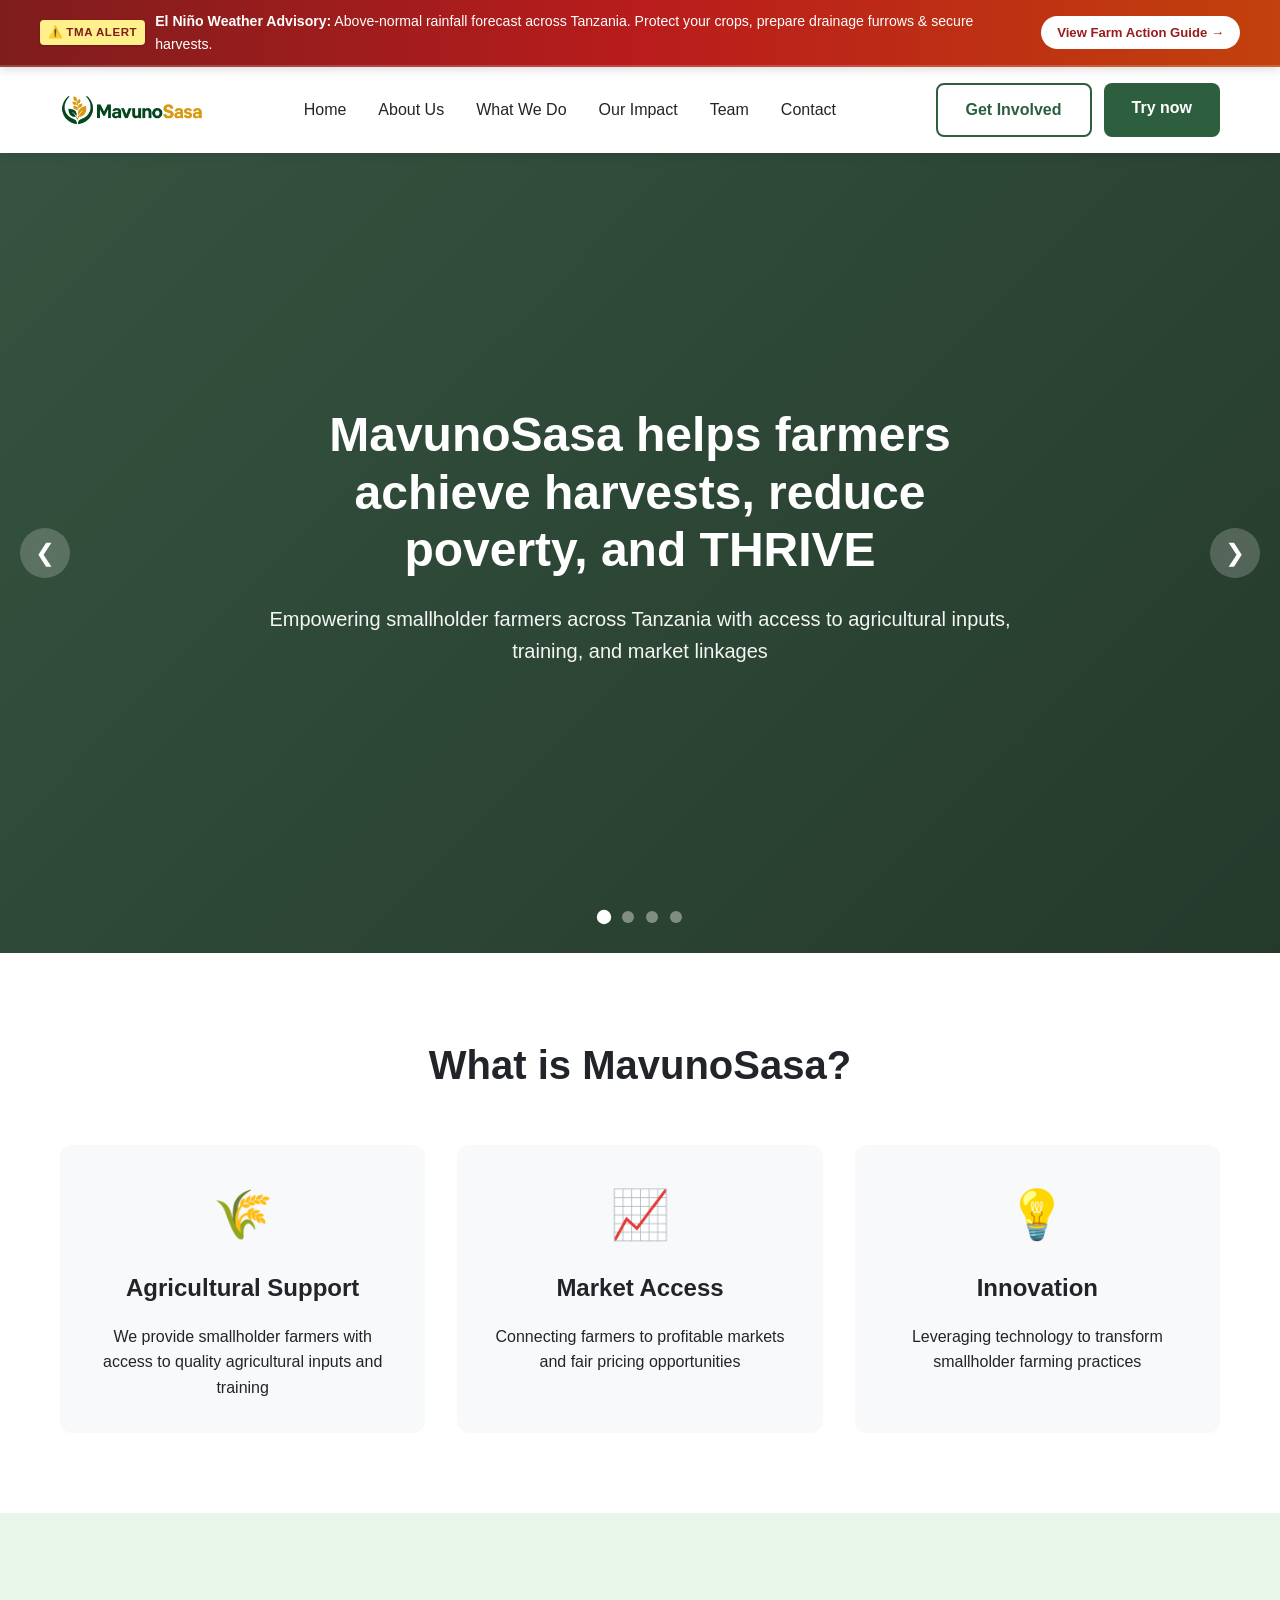
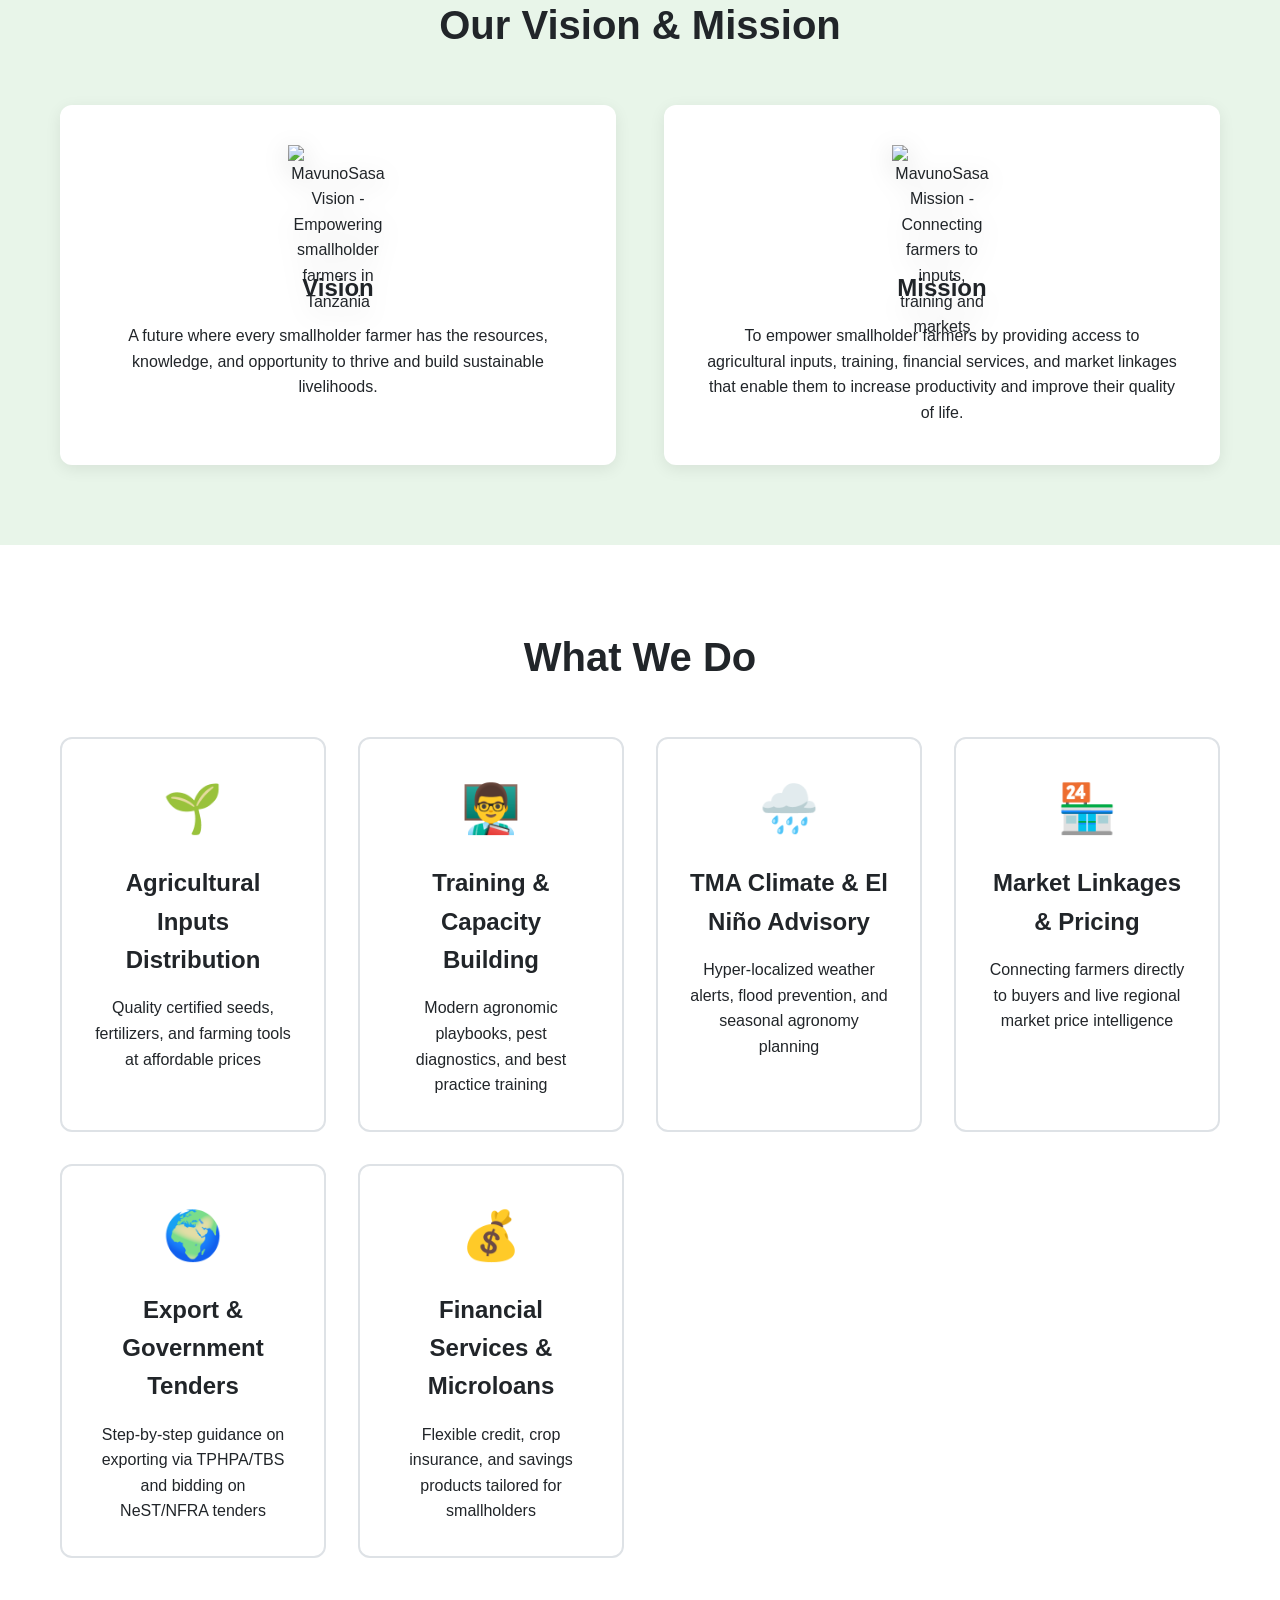
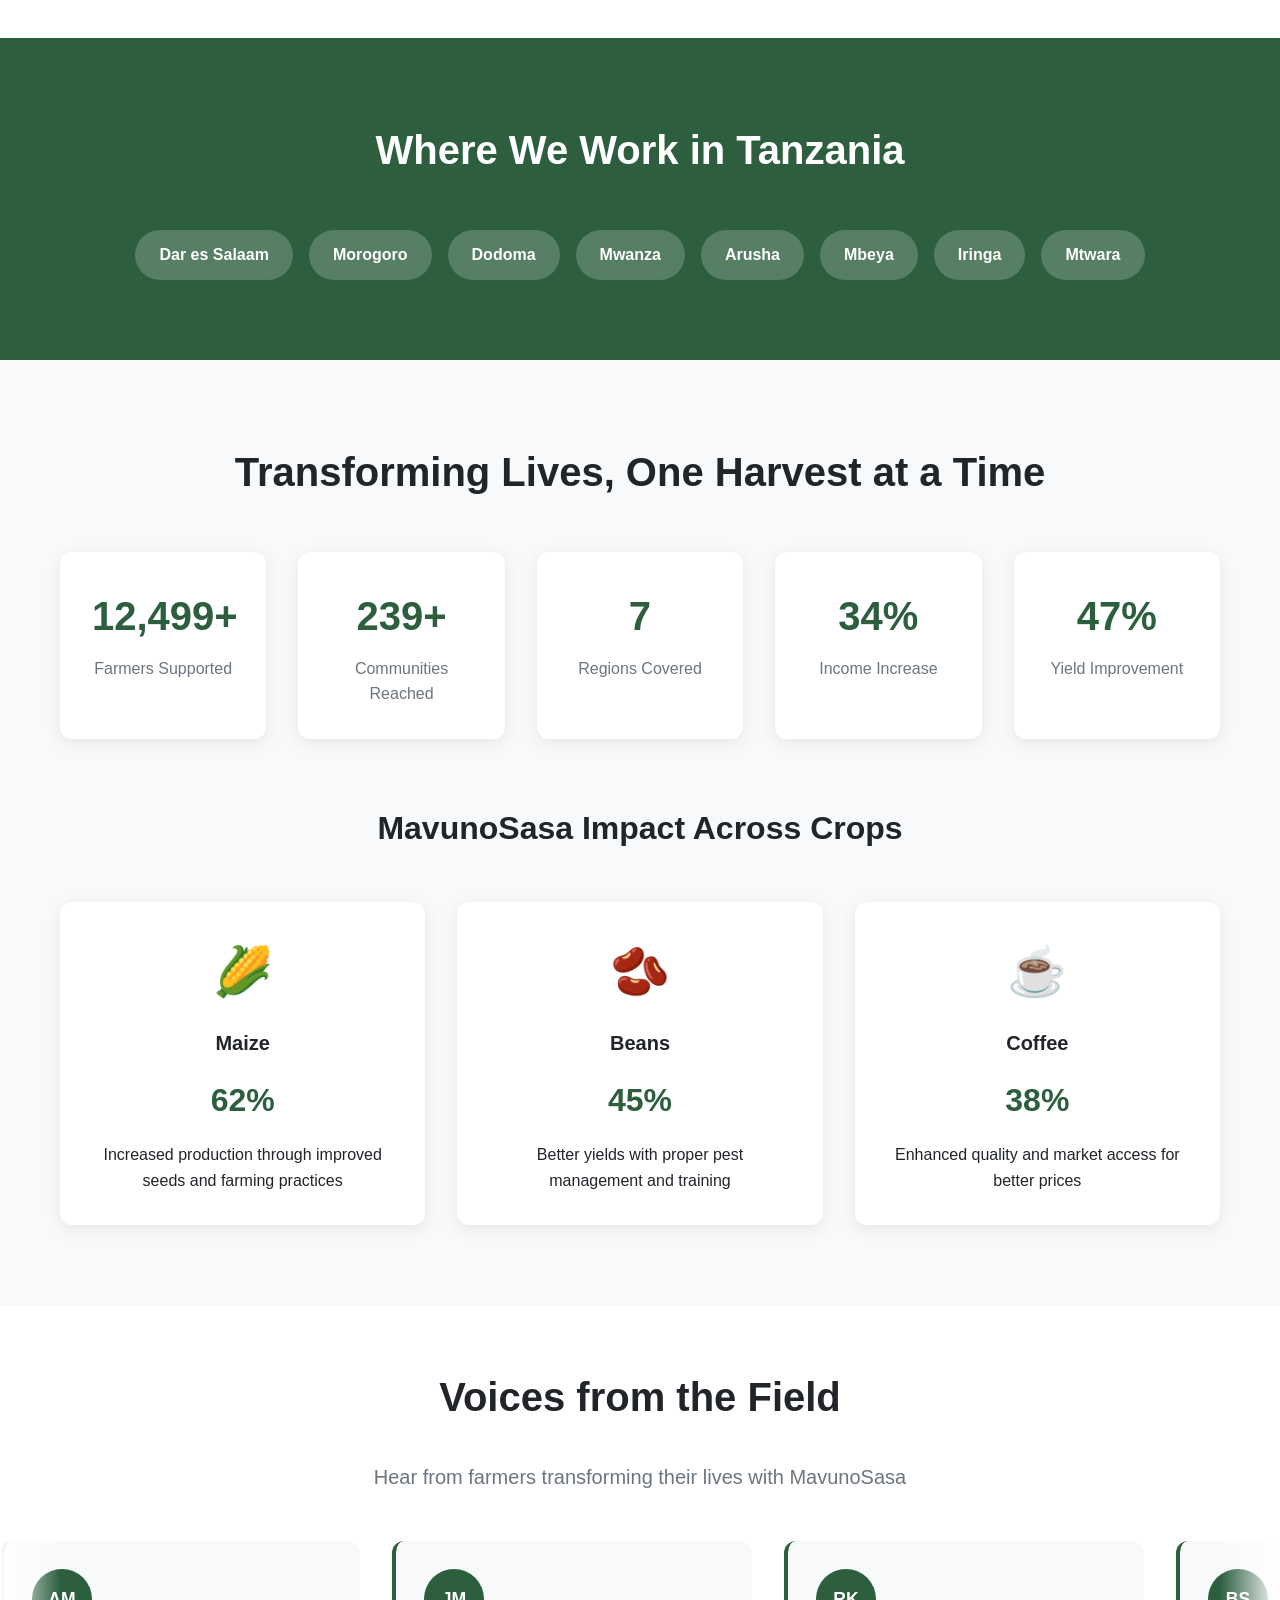
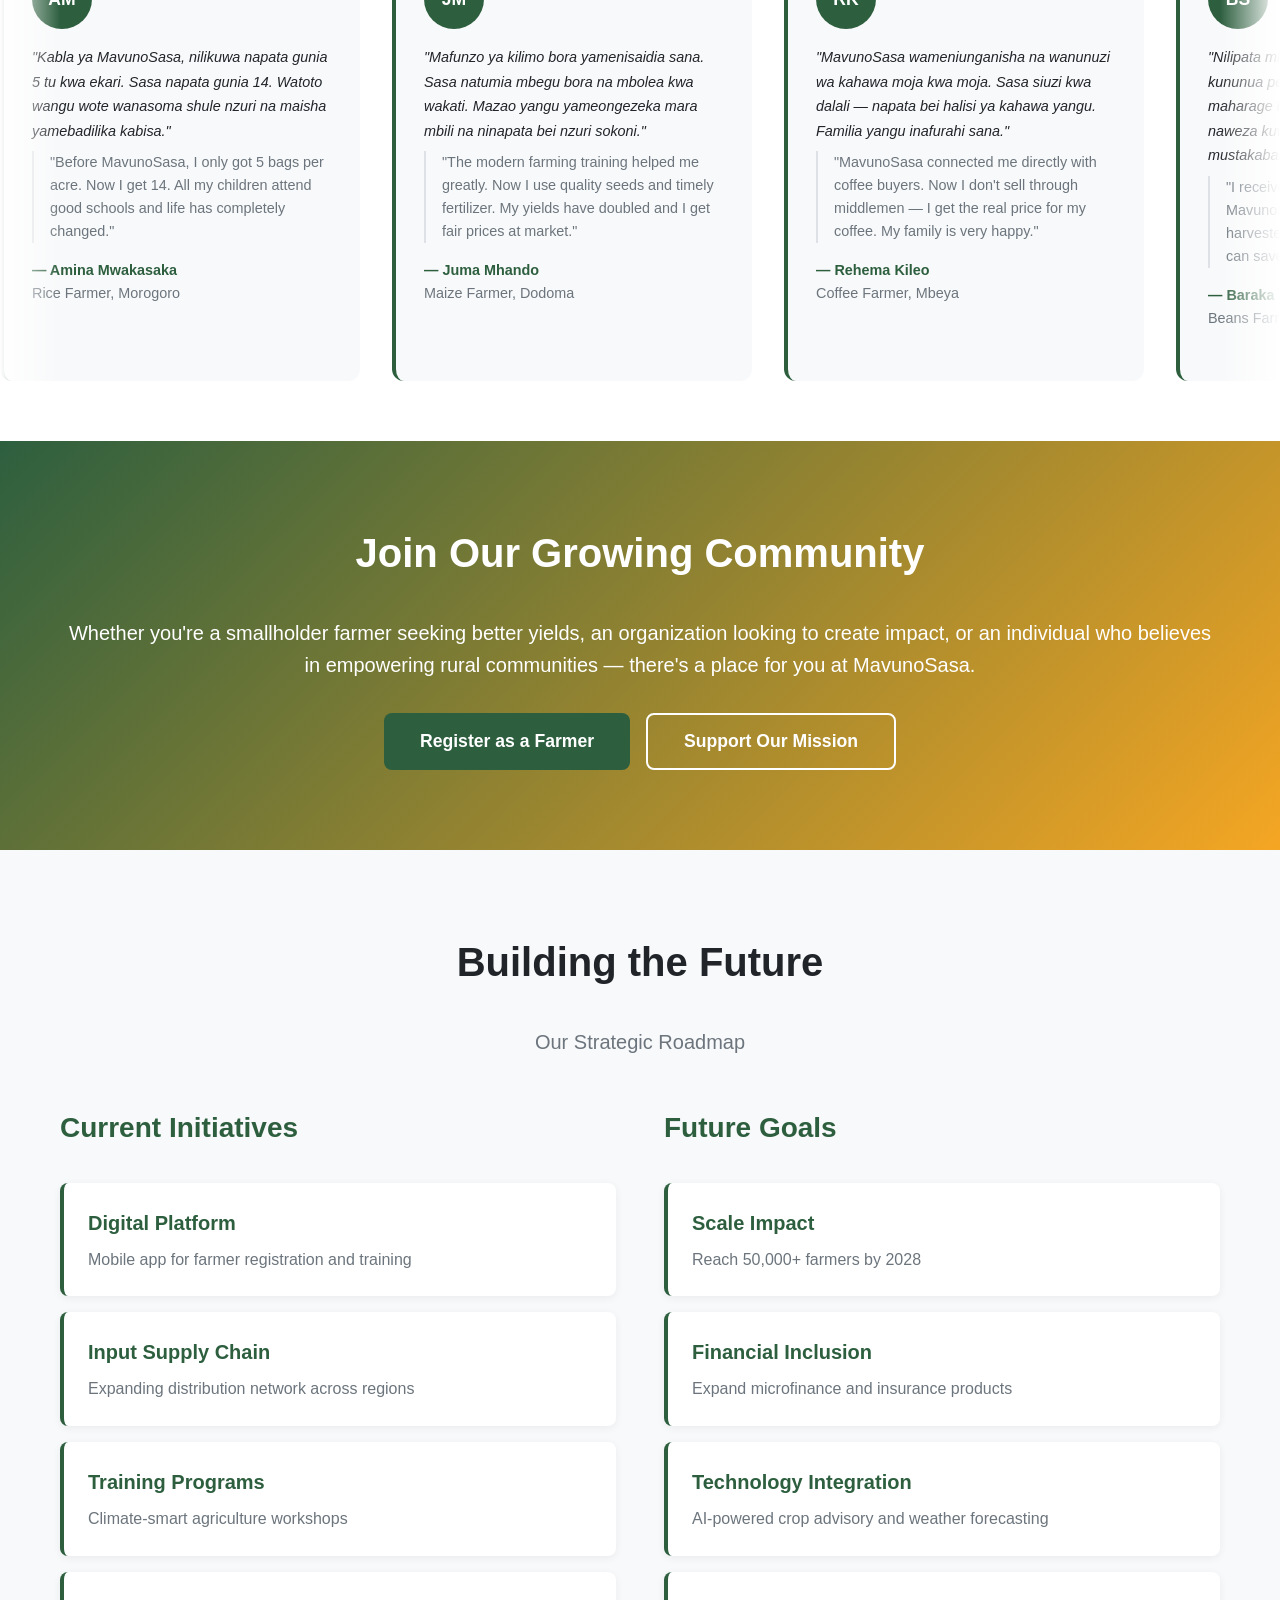
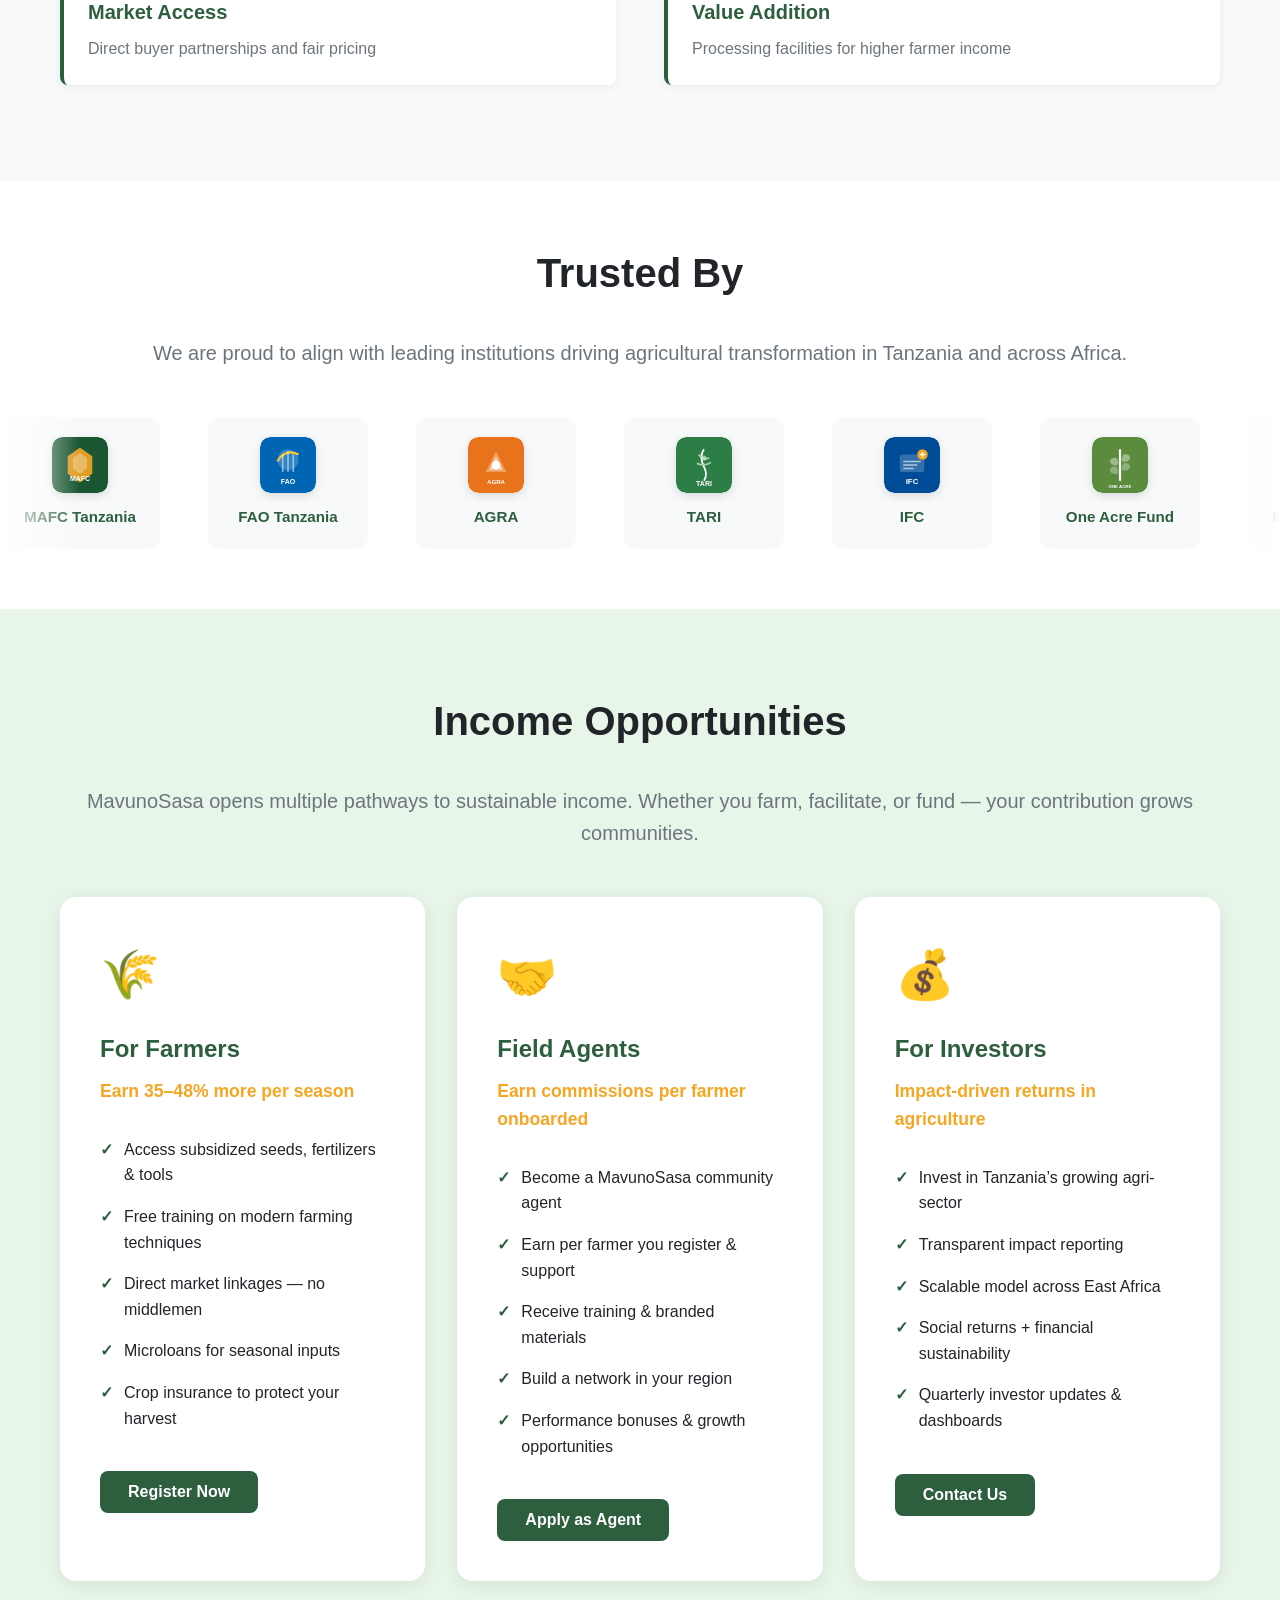
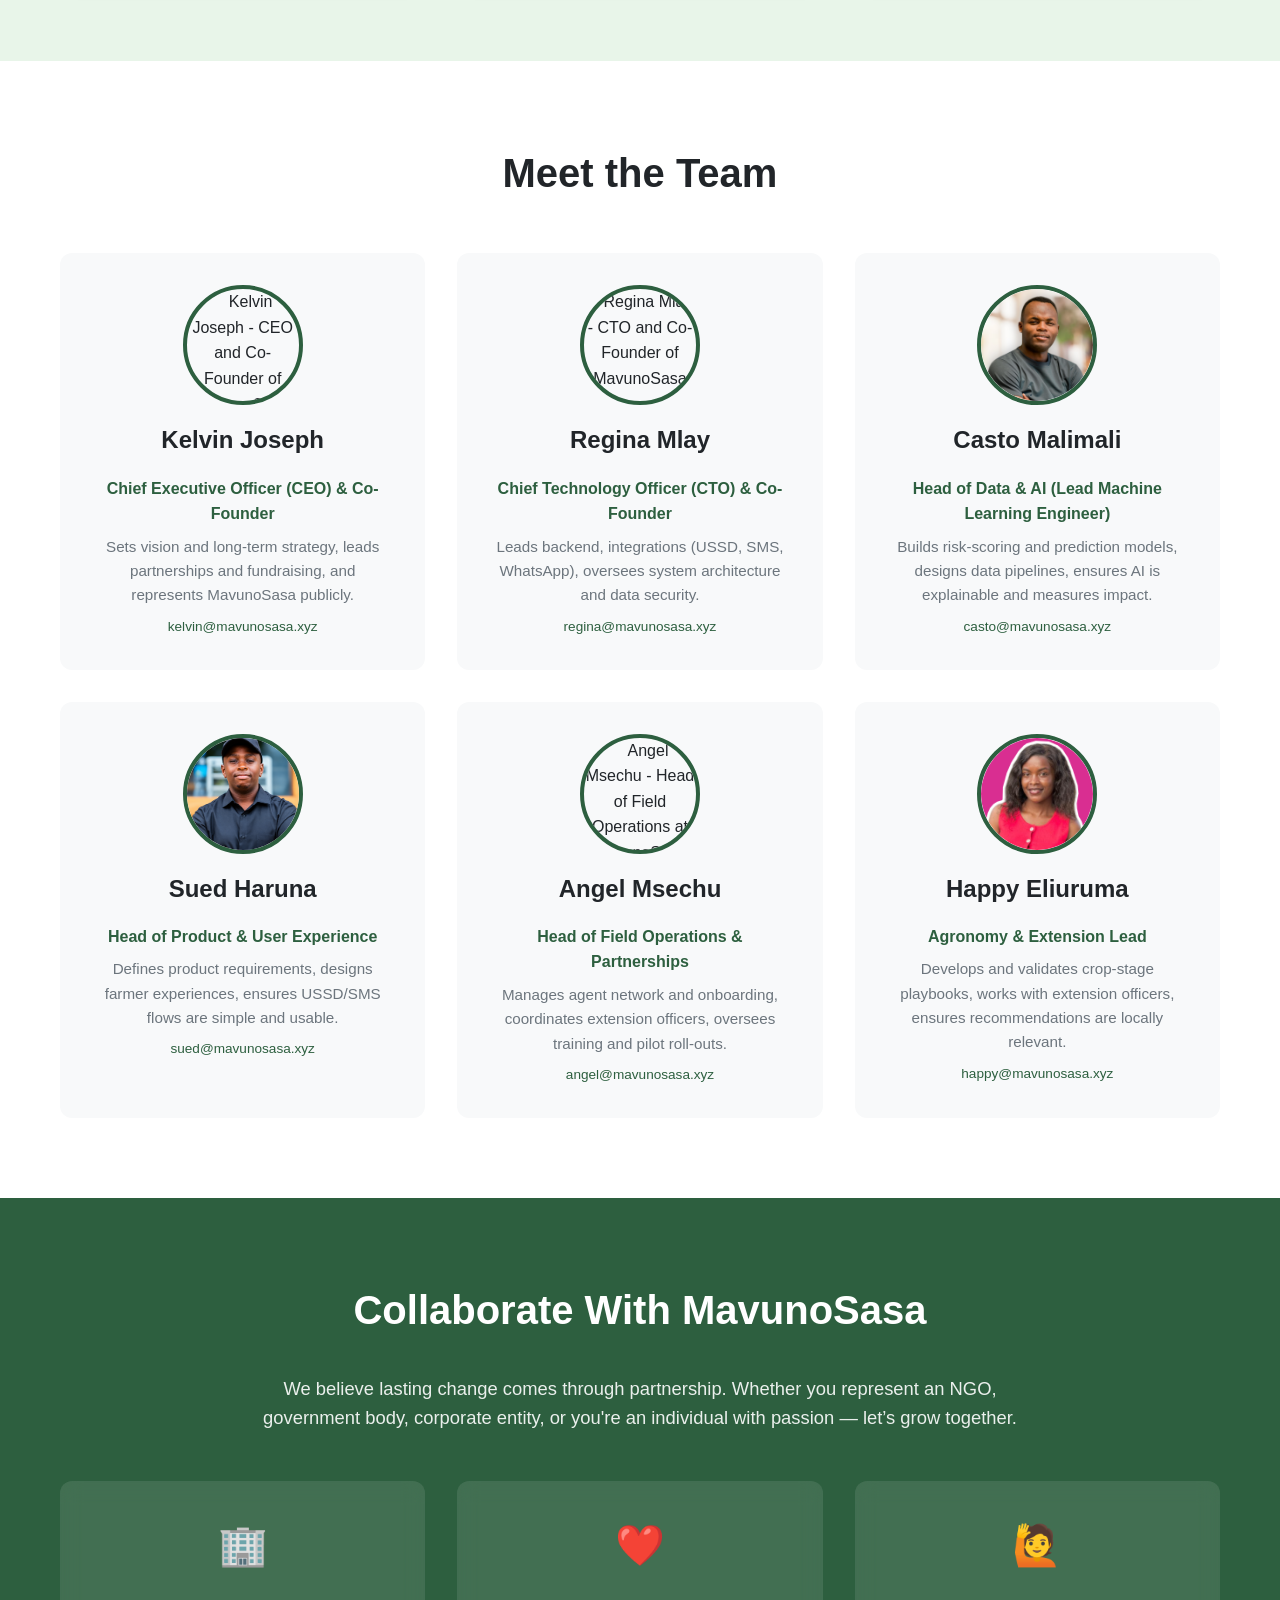
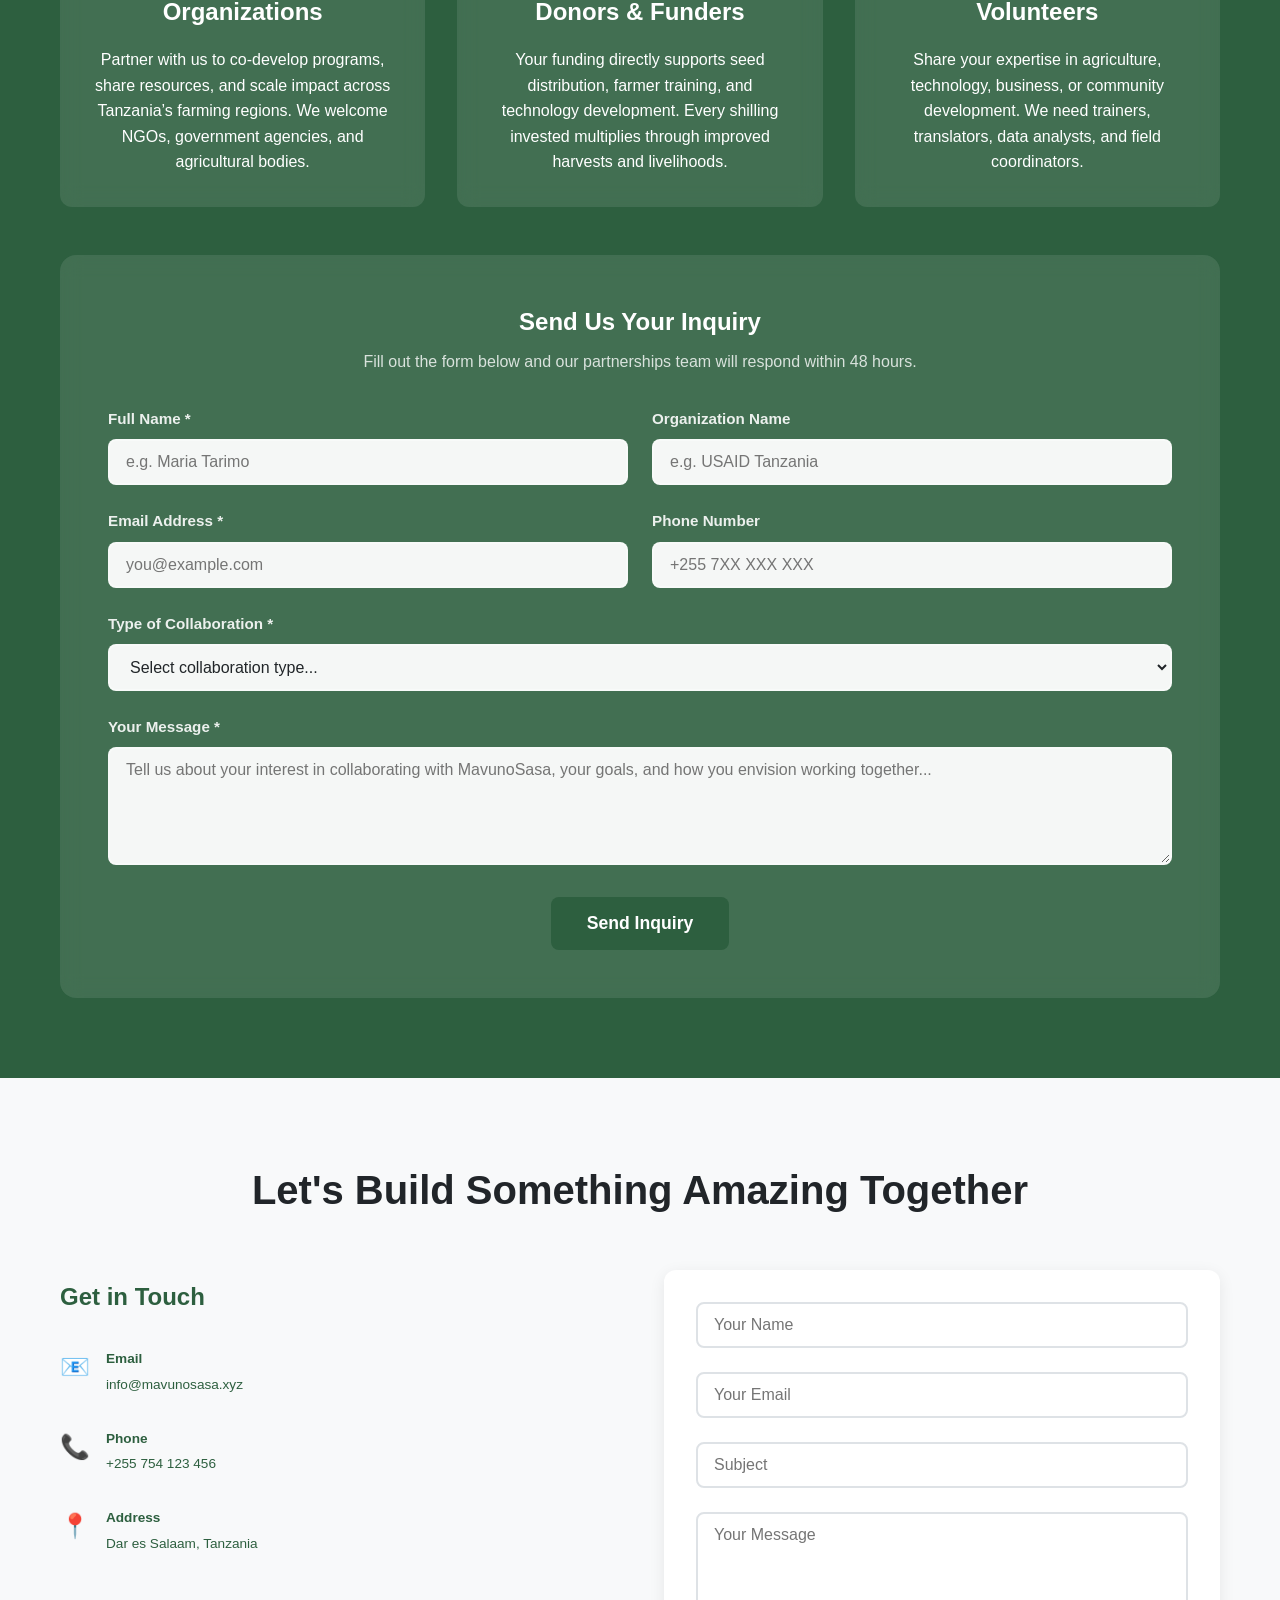
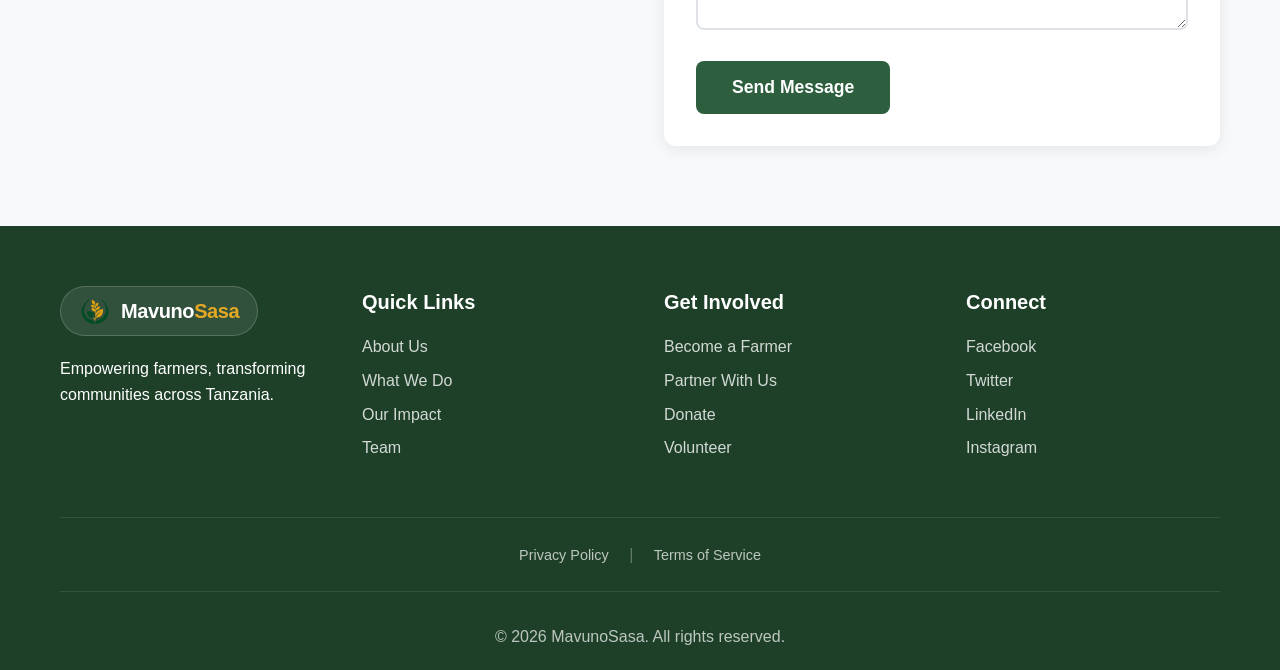
==== commit 23ed5392: "feat(branding): integrate official Mavuno Sasa logo & icon, favicon, TMA El Nino advisory, and Expor" ====
--- a/index.html
+++ b/index.html
@@ -44,7 +44,9 @@
     <meta name="application-name" content="MavunoSasa">
     <meta name="apple-mobile-web-app-title" content="MavunoSasa">
 
+    <link rel="icon" type="image/png" href="favicon.png">
     <link rel="icon" type="image/svg+xml" href="favicon.svg">
+    <link rel="apple-touch-icon" href="favicon.png">
     <link rel="stylesheet" href="styles.css">
     <script>
         !function(t,e){var o,n,p,r;e.__SV||(window.posthog=e,e._i=[],e.init=function(i,s,a){function g(t,e){var o=e.split(".");2==o.length&&(t=t[o[0]],e=o[1]),t[e]=function(){t.push([e].concat(Array.prototype.slice.call(arguments,0)))}}(p=t.createElement("script")).type="text/javascript",p.crossOrigin="anonymous",p.async=!0,p.src=s.api_host.replace(".i.posthog.com","-assets.i.posthog.com")+"/static/array.js",(r=t.getElementsByTagName("script")[0]).parentNode.insertBefore(p,r);var u=e;for(void 0!==a?u=e[a]=[]:a="posthog",u.people=u.people||[],u.toString=function(t){var e="posthog";return"posthog"!==a&&(e+="."+a),t||(e+=" (stub)"),e},u.people.toString=function(){return u.toString(1)+".people (stub)"},o="init capture register register_once unregister opt_in_capturing opt_out_capturing has_opted_in_capturing has_opted_out_capturing identify alias people.set people.set_once set_config reset get_config get_property getFeatureFlag getFeatureFlagPayload isFeatureEnabled onFeatureFlags reloadFeatureFlags updateEarlyAccessFeatureEnrollment getEarlyAccessFeatures on off onSessionId getSurveys getActiveMatchingSurveys renderSurvey canRenderSurvey getNextSurveyStep".split(" "),n=0;n<o.length;n++)g(u,o[n]);e._i.push([i,s,a])},e.__SV=1)}(document,window.posthog||[]);
@@ -55,11 +57,26 @@
     </script>
 </head>
 <body>
+    <!-- TMA Climate & El Niño Warning Banner -->
+    <aside class="el-nino-alert-bar" role="alert">
+        <div class="el-nino-alert-container">
+            <div class="el-nino-alert-text">
+                <span class="el-nino-badge">⚠️ TMA Alert</span>
+                <span><strong>El Niño Weather Advisory:</strong> Above-normal rainfall forecast across Tanzania. Protect your crops, prepare drainage furrows & secure harvests.</span>
+            </div>
+            <a href="https://app.mavunosasa.xyz" class="el-nino-action-btn">
+                View Farm Action Guide &rarr;
+            </a>
+        </div>
+    </aside>
+
     <!-- Navigation -->
     <nav class="navbar">
         <div class="container">
             <div class="nav-wrapper">
-                <a href="https://mavunosasa.xyz/" class="logo" aria-label="MavunoSasa - Home">MavunoSasa</a>
+                <a href="https://mavunosasa.xyz/" class="logo-link" aria-label="MavunoSasa - Home">
+                    <img src="images/mavuno-sasa-logo.png" alt="MavunoSasa Logo" class="brand-logo-img">
+                </a>
                 <button class="mobile-menu-toggle" aria-label="Toggle menu">
                     <span></span>
                     <span></span>
@@ -201,22 +218,32 @@
                 <div class="service-card">
                     <div class="service-icon">🌱</div>
                     <h3>Agricultural Inputs Distribution</h3>
-                    <p>Quality seeds, fertilizers, and farming tools at affordable prices</p>
+                    <p>Quality certified seeds, fertilizers, and farming tools at affordable prices</p>
                 </div>
                 <div class="service-card">
                     <div class="service-icon">👨‍🏫</div>
                     <h3>Training & Capacity Building</h3>
-                    <p>Modern farming techniques and best practices training</p>
+                    <p>Modern agronomic playbooks, pest diagnostics, and best practice training</p>
+                </div>
+                <div class="service-card">
+                    <div class="service-icon">🌧️</div>
+                    <h3>TMA Climate & El Niño Advisory</h3>
+                    <p>Hyper-localized weather alerts, flood prevention, and seasonal agronomy planning</p>
+                </div>
+                <div class="service-card">
+                    <div class="service-icon">🏪</div>
+                    <h3>Market Linkages & Pricing</h3>
+                    <p>Connecting farmers directly to buyers and live regional market price intelligence</p>
+                </div>
+                <div class="service-card">
+                    <div class="service-icon">🌍</div>
+                    <h3>Export & Government Tenders</h3>
+                    <p>Step-by-step guidance on exporting via TPHPA/TBS and bidding on NeST/NFRA tenders</p>
                 </div>
                 <div class="service-card">
                     <div class="service-icon">💰</div>
-                    <h3>Financial Services</h3>
-                    <p>Access to credit and savings products for farmers</p>
-                </div>
-                <div class="service-card">
-                    <div class="service-icon">🏪</div>
-                    <h3>Market Linkages</h3>
-                    <p>Connecting farmers directly to buyers and markets</p>
+                    <h3>Financial Services & Microloans</h3>
+                    <p>Flexible credit, crop insurance, and savings products tailored for smallholders</p>
                 </div>
             </div>
         </div>
@@ -860,7 +887,10 @@
         <div class="container">
             <div class="footer-content">
                 <div class="footer-section">
-                    <h3>MavunoSasa</h3>
+                    <div class="footer-brand-badge" style="display: inline-flex; align-items: center; gap: 10px; background: rgba(255,255,255,0.09); padding: 8px 18px; border-radius: 9999px; margin-bottom: 1.25rem; border: 1px solid rgba(255,255,255,0.18);">
+                        <img src="images/mavuno-sasa-icon.png" alt="MavunoSasa Icon" style="height: 32px; width: 32px; object-fit: contain;">
+                        <span style="font-family: 'Sora', sans-serif; font-weight: 800; font-size: 1.25rem; color: #ffffff; letter-spacing: -0.02em;">Mavuno<span style="color: #E5A823;">Sasa</span></span>
+                    </div>
                     <p>Empowering farmers, transforming communities across Tanzania.</p>
                 </div>
                 <div class="footer-section">
--- a/styles.css
+++ b/styles.css
@@ -300,12 +300,104 @@
     align-items: center;
 }
 
+.logo-link {
+    display: inline-flex;
+    align-items: center;
+    text-decoration: none;
+}
+
+.brand-logo-img {
+    height: 48px;
+    width: auto;
+    max-width: 230px;
+    object-fit: contain;
+    display: block;
+    transition: transform 0.2s ease;
+}
+
+.logo-link:hover .brand-logo-img {
+    transform: scale(1.02);
+}
+
+@media (max-width: 768px) {
+    .brand-logo-img {
+        height: 38px;
+        max-width: 180px;
+    }
+}
+
 .logo {
     font-size: 1.5rem;
     font-weight: 800;
     color: var(--primary-green);
     font-family: 'Sora', sans-serif;
     text-decoration: none;
+    display: inline-flex;
+    align-items: center;
+}
+
+/* TMA El Niño Climate Alert Banner */
+.el-nino-alert-bar {
+    background: linear-gradient(90deg, #7f1d1d, #b91c1c, #c2410c);
+    color: #ffffff;
+    padding: 10px 16px;
+    font-size: 0.88rem;
+    position: relative;
+    z-index: 1001;
+    border-bottom: 2px solid rgba(255,255,255,0.18);
+    box-shadow: 0 2px 10px rgba(0,0,0,0.15);
+}
+
+.el-nino-alert-container {
+    max-width: 1200px;
+    margin: 0 auto;
+    display: flex;
+    align-items: center;
+    justify-content: space-between;
+    flex-wrap: wrap;
+    gap: 12px;
+}
+
+.el-nino-alert-text {
+    display: flex;
+    align-items: center;
+    gap: 10px;
+    flex: 1;
+    min-width: 280px;
+}
+
+.el-nino-badge {
+    background: #fef08a;
+    color: #7f1d1d;
+    font-weight: 800;
+    text-transform: uppercase;
+    font-size: 0.72rem;
+    padding: 3px 8px;
+    border-radius: 4px;
+    letter-spacing: 0.05em;
+    white-space: nowrap;
+    box-shadow: 0 1px 3px rgba(0,0,0,0.2);
+}
+
+.el-nino-action-btn {
+    background: #ffffff;
+    color: #991b1b;
+    padding: 6px 16px;
+    border-radius: 9999px;
+    font-weight: 700;
+    font-size: 0.82rem;
+    text-decoration: none;
+    transition: all 0.2s;
+    white-space: nowrap;
+    display: inline-flex;
+    align-items: center;
+    gap: 6px;
+}
+
+.el-nino-action-btn:hover {
+    background: #fef08a;
+    color: #7f1d1d;
+    transform: translateY(-1px);
 }
 
 .nav-links {
